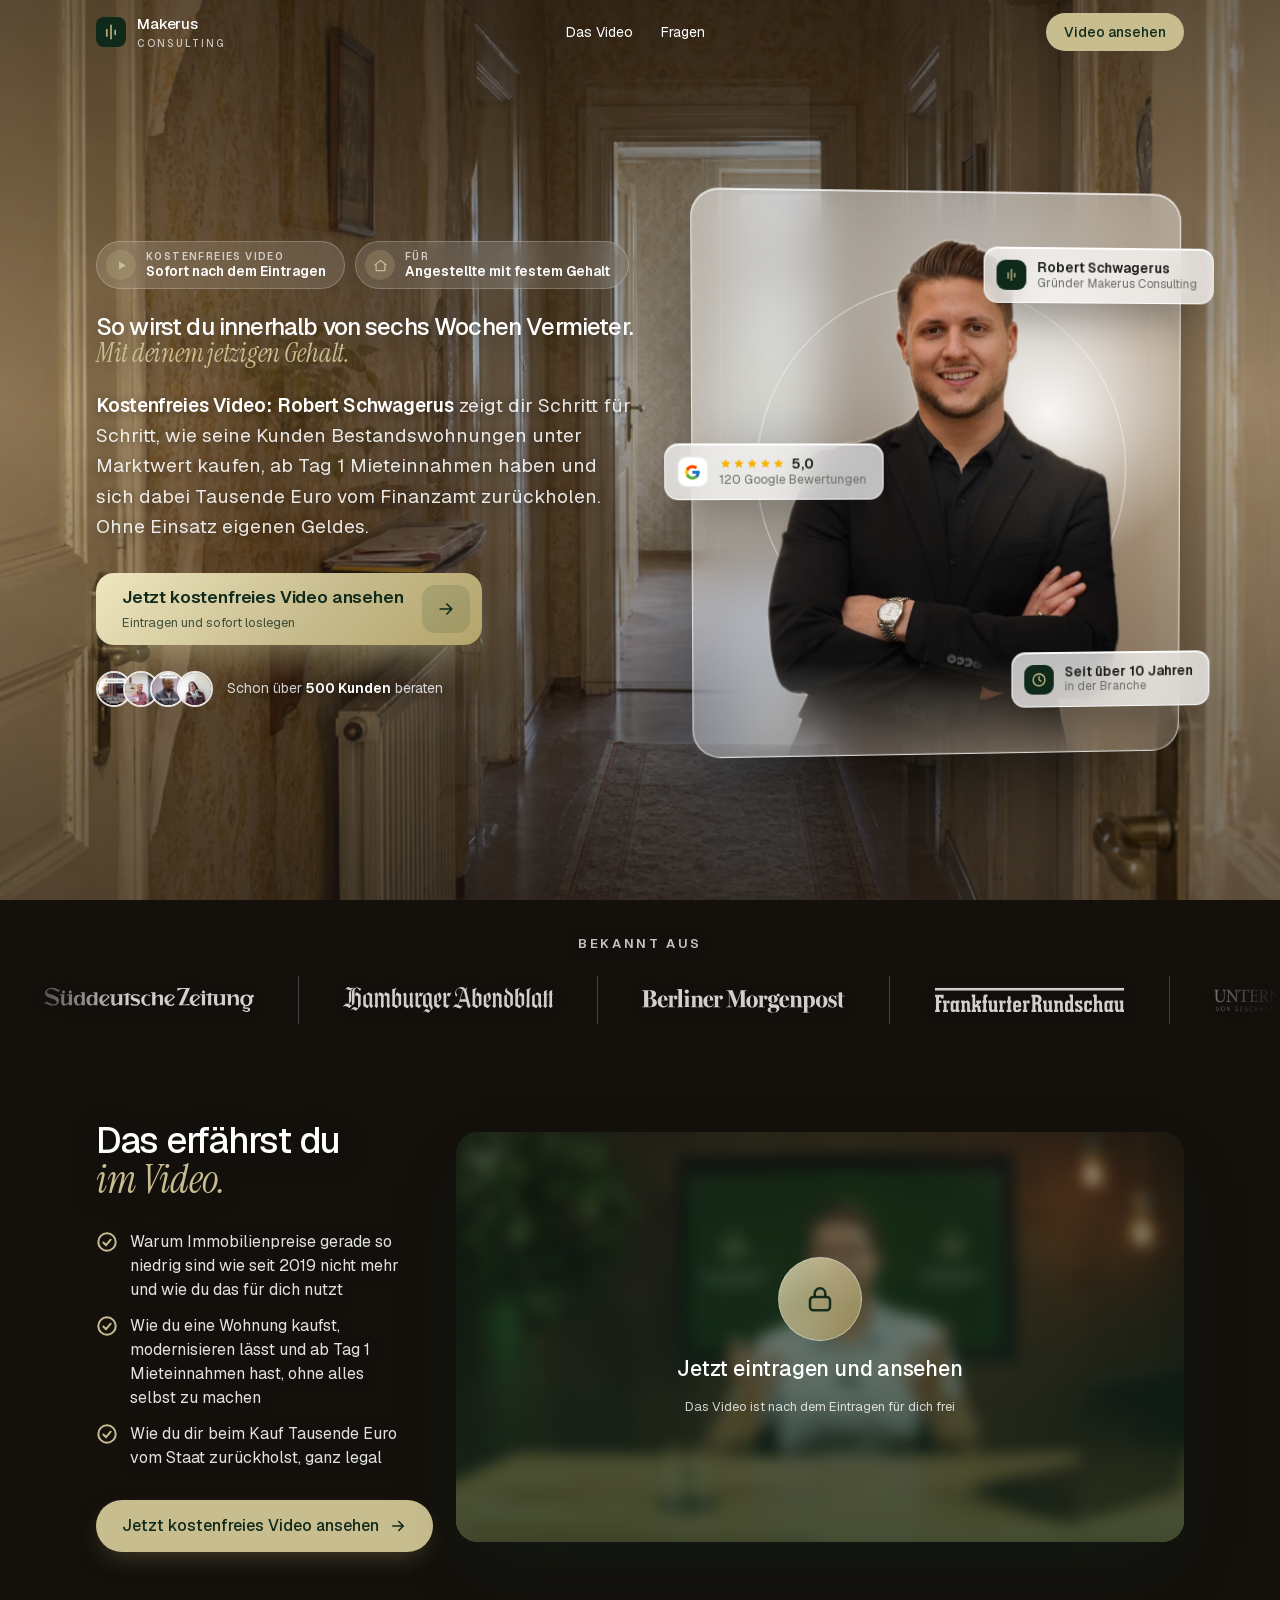
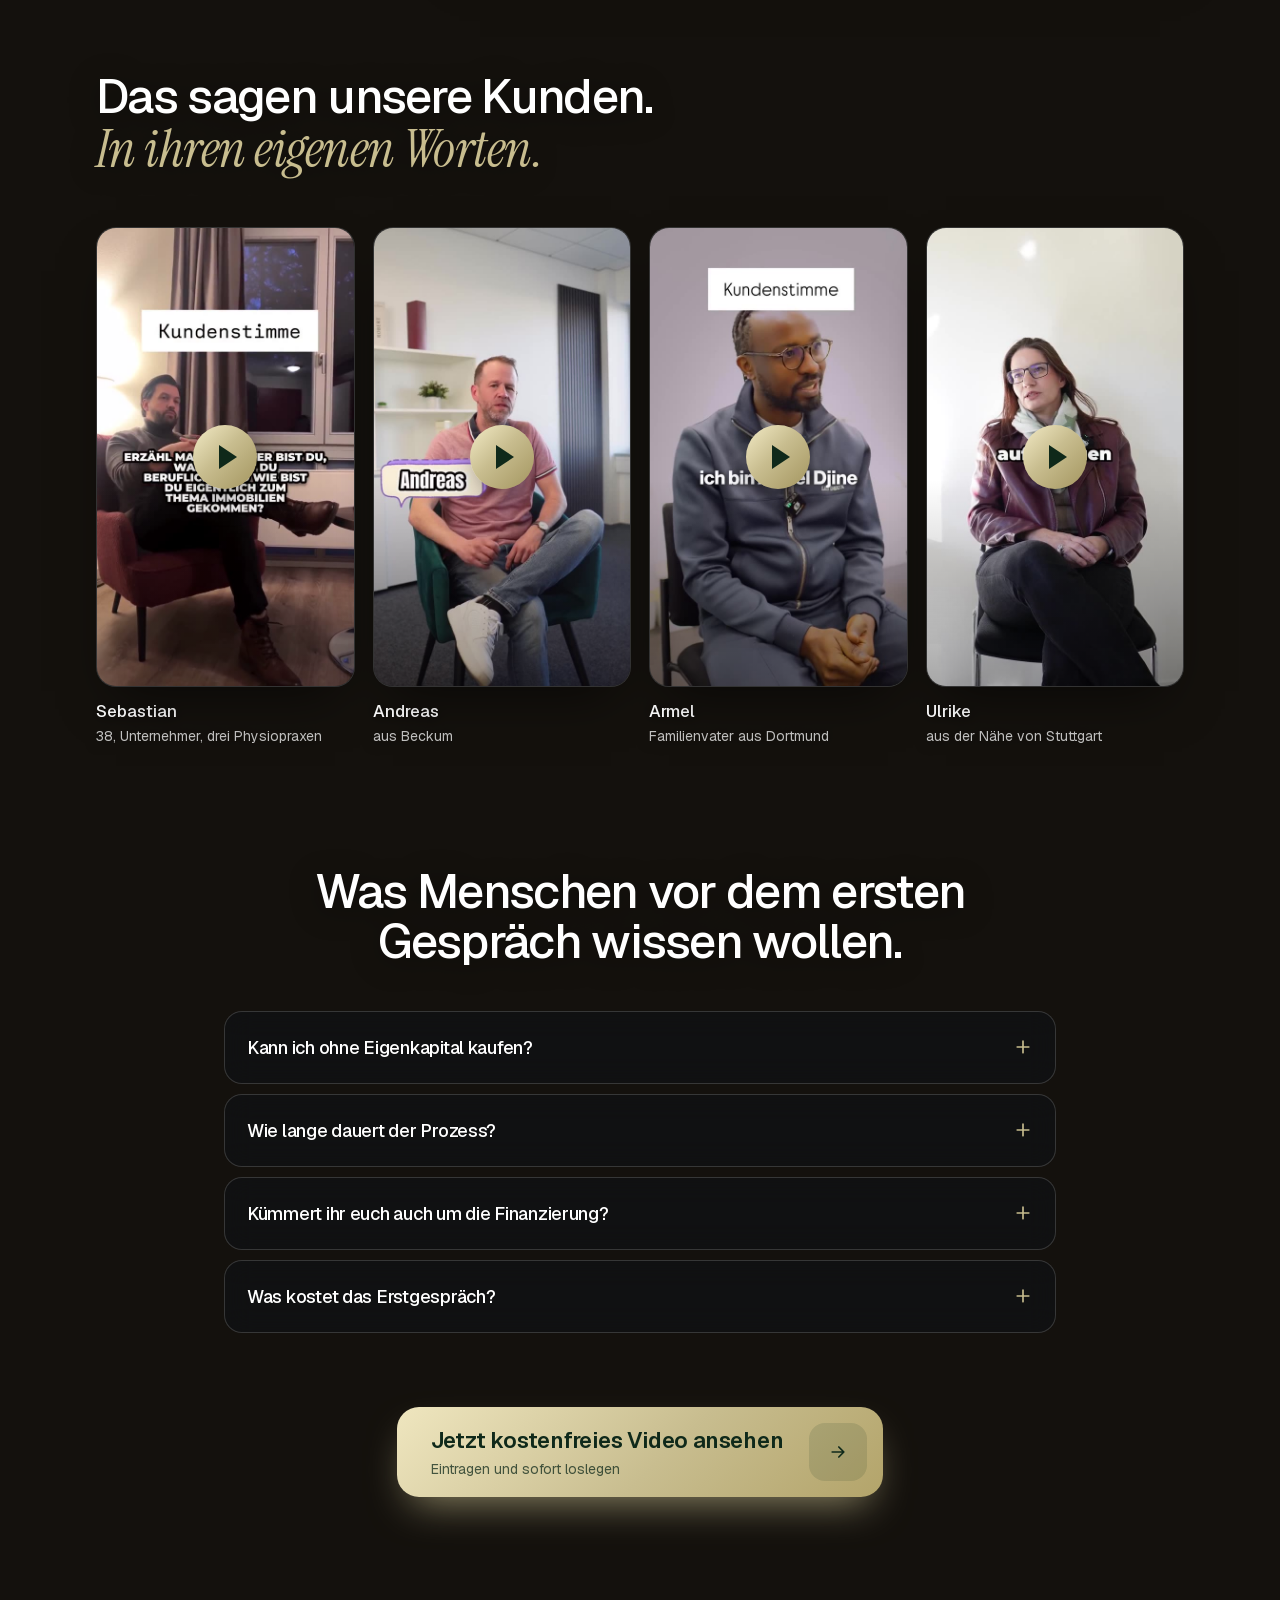
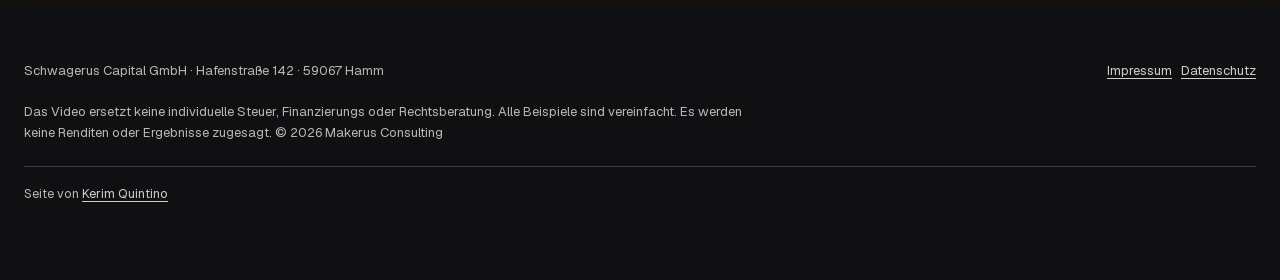
==== index.html @ aeb160dc "Opt-in Seite Vermieter werden Co-Authored-By: Claude Opus 5.5 <noreply@anthropic.com>" ====
<!doctype html>
<html lang="de">
<head>
<meta charset="utf-8">
<meta name="viewport" content="width=device-width,initial-scale=1">
<title>Vermieter werden · Makerus Consulting</title>
<meta name="description" content="Kostenfreies Video: Robert Schwagerus zeigt dir Schritt für Schritt, wie seine Kunden Bestandswohnungen unter Marktwert kaufen.">
<!-- Entwurfsstand zur Abnahme. Vor dem Livegang entfernen. -->
<meta name="robots" content="noindex,nofollow">
<meta name="referrer" content="strict-origin-when-cross-origin">
<meta name="theme-color" content="#14110d">
<link rel="icon" href="data:image/svg+xml,%3Csvg xmlns='http://www.w3.org/2000/svg' viewBox='0 0 32 32'%3E%3Crect width='32' height='32' rx='8' fill='%230f291a'/%3E%3Cg stroke='%23c8bd8f' stroke-width='2' stroke-linecap='round'%3E%3Cpath d='M10 22V12M16 24V8M22 20V13'/%3E%3C/g%3E%3C/svg%3E">
<link rel="preload" href="assets/fonts/geist-latin.woff2" as="font" type="font/woff2" crossorigin>
<link rel="stylesheet" href="assets/site.css">
<link rel="stylesheet" href="assets/walk.css">
<style>
/* Opt-in Vermieter (03.11.26): Texte und Reihenfolge von Simon, Design wie wohnung.html */
.trust{margin:14px 0 0;text-align:center;font-size:13px;font-weight:600;letter-spacing:-.005em;color:var(--fg)}
.trust i{font-style:normal;color:var(--gold);padding:0 7px}
.cta-row{margin-top:30px}
.cta-row .btn{height:auto;min-height:52px;padding:14px 26px;white-space:nowrap}
#fragen .cta-row{text-align:center}
/* Letzter Knopf groß und mittig, weniger Luft bis zum Fuß (03.11.26) */
.cta-final{display:flex;justify-content:center;margin-top:44px;max-width:52rem}
.vh-cta.big{padding:16px 16px 16px 34px;gap:26px;border-radius:22px}
.vh-cta.big b{font-size:clamp(18px,2vw,22px)}
.vh-cta.big small{font-size:14px}
.vh-cta.big .go{width:58px;height:58px;border-radius:16px}
@media(max-width:600px){.vh-cta.big{width:100%;padding:14px 14px 14px 22px}}
.walk-page .band:last-of-type{padding-bottom:12vh}
#fragen .head{margin-left:auto;margin-right:auto;text-align:center}
#fragen .faq{margin-left:auto;margin-right:auto}
#fragen .cta-final{margin-left:auto;margin-right:auto}
/* Bekannt aus ohne Fläche, Logos weiß: fließender Übergang auf der Wohnung (03.11.26) */
.pr-band{background:transparent;backdrop-filter:none;-webkit-backdrop-filter:none}
.pr-title{color:rgba(255,255,255,.75);text-shadow:0 2px 12px rgba(0,0,0,.5)}
.pr-row li{border-right-color:rgba(255,255,255,.22)}
.pr-logo img{filter:brightness(0) invert(1) drop-shadow(0 2px 8px rgba(0,0,0,.45));opacity:.8}
.pr-logo:hover img{filter:brightness(0) invert(1);opacity:1}
.pr-icon{color:rgba(255,255,255,.8)}
.pr-icon:hover{color:#fff}
/* Kopf nach Vorlage live-workshop (03.11.26): Pillen, Headline, Knopf, Belegzeile, rechts Robert freigestellt mit Chips */
.vh{min-height:100vh;min-height:100svh;display:flex;align-items:center;padding:104px 0 56px}
.vh-grid{display:grid;grid-template-columns:minmax(0,1fr);gap:28px;align-items:center}
@media(min-width:980px){.vh-grid{grid-template-columns:minmax(0,1.05fr) minmax(0,.95fr);gap:56px}}
.vh-pills{display:flex;flex-wrap:wrap;gap:10px;margin-bottom:26px}
.vh-pill{display:flex;align-items:center;gap:10px;padding:8px 18px 8px 9px;border-radius:999px;background:rgba(255,255,255,.12);border:1px solid rgba(255,255,255,.22);backdrop-filter:blur(14px);-webkit-backdrop-filter:blur(14px);color:#fff}
.vh-pill .ic{width:30px;height:30px;border-radius:50%;display:grid;place-items:center;background:rgba(200,189,143,.22);color:var(--gold)}
.vh-pill .ic svg{width:15px;height:15px}
.vh-pill small{display:block;font-size:10px;font-weight:600;letter-spacing:.14em;text-transform:uppercase;color:rgba(255,255,255,.7);line-height:1.2}
.vh-pill b{display:block;font-size:13.5px;font-weight:600;line-height:1.3}
.vh h1.display{color:#fff;text-shadow:0 4px 30px rgba(0,0,0,.45)}
.vh h1 .tail{color:var(--gold)}
.vh .lead{color:rgba(255,255,255,.88);text-shadow:0 2px 14px rgba(0,0,0,.55);margin-top:20px;max-width:36rem}
.vh .lead b{color:#fff;font-weight:600}
.vh-cta{display:inline-flex;align-items:center;gap:18px;margin-top:30px;padding:12px 12px 12px 26px;border:0;border-radius:18px;cursor:pointer;text-align:left;font:inherit;color:var(--green);
  background:linear-gradient(135deg,#efe6bf,var(--gold) 55%,#b3a46a);box-shadow:0 18px 40px -14px rgba(200,189,143,.7);transition:transform .2s,box-shadow .2s}
.vh-cta:hover{transform:translateY(-2px);box-shadow:0 24px 50px -14px rgba(200,189,143,.85)}
.vh-cta b{display:block;font-size:17px;font-weight:600;letter-spacing:-.01em}
.vh-cta small{display:block;font-size:13px;opacity:.75;margin-top:2px}
.vh-cta .go{width:48px;height:48px;border-radius:13px;background:rgba(15,41,26,.12);display:grid;place-items:center;flex:none}
.vh-cta .go svg{width:20px;height:20px}
.vh-proof{display:flex;align-items:center;gap:14px;margin-top:26px;color:rgba(255,255,255,.8);font-size:14px;text-shadow:0 2px 10px rgba(0,0,0,.5)}
.vh-proof b{color:#fff;font-weight:600}
.vh-faces{display:flex}
.vh-faces img{width:36px;height:36px;border-radius:50%;object-fit:cover;object-position:50% 18%;border:2px solid rgba(255,255,255,.85);margin-left:-9px}
.vh-faces img:first-child{margin-left:0}
/* Bildkarte */
.vh-card{position:relative;aspect-ratio:4/4.6;border-radius:28px;overflow:visible;max-width:540px;justify-self:end;width:100%}
.vh-card .bg{position:absolute;inset:0;border-radius:28px;overflow:hidden;border:1px solid rgba(255,255,255,.35);
  background:radial-gradient(70% 60% at 62% 22%,rgba(239,230,191,.95),rgba(239,230,191,0) 70%),linear-gradient(180deg,#f6f3ea,#e7e1d2);box-shadow:0 40px 90px -30px rgba(0,0,0,.7)}
.vh-card .ring{position:absolute;left:12%;right:12%;top:16%;aspect-ratio:1;border-radius:50%;border:1px solid rgba(15,41,26,.12)}
.vh-card .person{position:absolute;left:50%;bottom:0;transform:translateX(-50%);height:94%;width:auto;max-width:none;border-radius:0 0 28px 28px;
  -webkit-mask-image:linear-gradient(180deg,#000 82%,transparent);mask-image:linear-gradient(180deg,#000 82%,transparent)}
.chip{position:absolute;display:flex;align-items:center;gap:11px;padding:11px 16px 11px 12px;border-radius:14px;background:rgba(255,255,255,.96);color:#1b1b18;box-shadow:0 14px 34px -12px rgba(0,0,0,.35);white-space:nowrap}
.chip b{display:block;font-size:13.5px;font-weight:600;line-height:1.25}
.chip small{display:block;font-size:12px;color:#6b6b66;line-height:1.3}
.chip .ci{width:30px;height:30px;border-radius:9px;display:grid;place-items:center;background:var(--green);color:var(--gold);flex:none}
.chip .ci svg{width:16px;height:16px}
.chip.c1{top:9%;right:-5%}
.chip.c2{top:34%;left:-7%}
.chip.c3{bottom:9%;right:-4%}
@media(max-width:979px){
  .vh{padding:86px 0 36px}
  .vh-card{justify-self:center;max-width:430px;margin-top:6px}
  .chip.c1{right:-2%}.chip.c2{left:-2%}.chip.c3{right:-2%}
  .vh-proof{order:3}
}
@media(max-width:600px){
  .vh h1.display{font-size:31px}
  .vh .lead{font-size:15px;line-height:1.5;margin-top:14px}
  .vh-pills{margin-bottom:18px;gap:8px}
  .vh-pill{padding:6px 14px 6px 7px}.vh-pill .ic{width:26px;height:26px}.vh-pill b{font-size:12.5px}
  .vh-cta{display:flex;width:100%;margin-top:22px}
  .chip{padding:9px 12px 9px 10px}.chip b{font-size:12.5px}.chip small{font-size:11px}.chip .ci{width:26px;height:26px}
}
/* Glas B + 3D (03.11.26): Kippen nach Zeiger, Tiefenebenen, Glanz, schwebende Chips, Einflug */
.vh-card{perspective:1300px;--rx:0deg;--ry:0deg;--px:0;--py:0;--gx:50%;--gy:30%}
.vh-card .tilt{position:absolute;inset:0;transform:rotateX(var(--rx)) rotateY(var(--ry))}
.vh-card .bg{background:radial-gradient(60% 50% at 60% 25%,rgba(255,255,255,.45),rgba(255,255,255,0) 70%),linear-gradient(160deg,rgba(255,255,255,.5),rgba(255,255,255,.18));
  backdrop-filter:blur(26px) saturate(1.2);-webkit-backdrop-filter:blur(26px) saturate(1.2);border:1px solid rgba(255,255,255,.6);
  box-shadow:inset 0 1px 0 rgba(255,255,255,.8),inset 0 0 0 1px rgba(255,255,255,.12),0 50px 100px -30px rgba(0,0,0,.75)}
.vh-card .bg::after{content:"";position:absolute;inset:-40%;pointer-events:none;z-index:3;background:linear-gradient(115deg,transparent 42%,rgba(255,255,255,.38) 50%,transparent 58%);transform:translateX(-60%);animation:vShine 7s ease-in-out 1.6s infinite}
@keyframes vShine{0%,70%{transform:translateX(-60%)}100%{transform:translateX(60%)}}
.vh-card .ring{border-color:rgba(255,255,255,.55);transform:translate(calc(var(--px)*14px),calc(var(--py)*10px))}
.vh-card .glare{position:absolute;inset:0;pointer-events:none;z-index:2;mix-blend-mode:soft-light;background:radial-gradient(45% 40% at var(--gx) var(--gy),rgba(255,255,255,.9),rgba(255,255,255,0) 70%)}
.vh-card .person{transform:translateX(calc(-50% + var(--px)*-12px)) translateY(calc(var(--py)*-6px)) scale(1.02)}
.chip{background:rgba(255,255,255,.72);backdrop-filter:blur(16px);-webkit-backdrop-filter:blur(16px);border:1px solid rgba(255,255,255,.85);
  box-shadow:inset 0 1px 0 #fff,0 22px 40px -16px rgba(0,0,0,.45);transform:translate(calc(var(--px)*var(--d,20px)),calc(var(--py)*var(--d,20px)));animation:vFloat 6s ease-in-out infinite;transition:opacity .6s ease .7s}
.chip.c1{--d:34px;animation-delay:-1s}.chip.c2{--d:24px;animation-delay:-3s}.chip.c3{--d:44px;animation-delay:-5s}
@keyframes vFloat{0%,100%{translate:0 0}50%{translate:0 -9px}}
.js .vh-card.rv{opacity:1;transform:none}
.js .vh-card .tilt{transition:opacity 1s ease,translate 1.2s cubic-bezier(.2,.8,.2,1),rotate 1.2s cubic-bezier(.2,.8,.2,1)}
.js .vh-card:not(.in) .tilt{opacity:0;translate:0 50px;rotate:y -24deg}
.js .vh-card:not(.in) .chip{opacity:0}
@media(prefers-reduced-motion:reduce){.vh-card .bg::after,.chip{animation:none}}
.chip.c4{top:44%;left:-7%;--d:30px;animation-delay:-2s;text-decoration:none;cursor:pointer}
.chip.c4:hover{background:#fff}
.chip .ci.gw{background:#fff;box-shadow:inset 0 0 0 1px rgba(0,0,0,.08)}
.chip .ci.gw svg.g{width:17px;height:17px}
.chip .stars{display:inline-flex;gap:1px;vertical-align:-1px;margin-right:4px}
.chip .stars svg{width:12px;height:12px;fill:#f5b301}
@media(max-width:979px){.chip.c4{left:-2%}}
/* Formular als Fenster */
.vmodal{position:fixed;inset:0;z-index:100;display:none;align-items:center;justify-content:center;padding:20px;background:rgba(10,8,5,.6);backdrop-filter:blur(6px);-webkit-backdrop-filter:blur(6px)}
.vmodal.on{display:flex}
.vmodal .lead-card{position:relative;width:100%;max-width:440px;max-height:calc(100svh - 40px);overflow:auto;animation:vIn .25s ease-out}
.vmodal h3{padding-right:34px}
.vclose{position:absolute;top:12px;right:12px;width:34px;height:34px;border-radius:50%;border:0;background:rgba(0,0,0,.06);cursor:pointer;font-size:20px;line-height:1;color:var(--fg)}
@keyframes vIn{from{opacity:0;transform:translateY(12px) scale(.98)}to{opacity:1;transform:none}}
</style>
</head>
<body class="walk-body">
<div class="walk-bg" aria-hidden="true">
  <img class="walk-img alt" src="assets/img/film/flur_alt.jpg" alt="" fetchpriority="high">
  <img class="walk-img neu" src="assets/img/film/flur_neu.jpg" alt="">
  <video class="walk-film" muted playsinline preload="auto" data-src="assets/video/film/flur.mp4"></video>
  <div class="walk-shade"></div>
</div>



<header class="site-header">
  <div class="wrap in">
    <a class="brand" href="#top" aria-label="Makerus Consulting">
      <span class="mark"><svg viewBox="0 0 24 24" fill="none" stroke="#c8bd8f" stroke-width="1.8" stroke-linecap="round"><path d="M7 17V9M12 20V4M17 15V10"/></svg></span>
      <span>Makerus<small>CONSULTING</small></span>
    </a>
    <nav class="nav" aria-label="Seitenmenü">
      <a href="#video">Das Video</a>
      <a href="#fragen">Fragen</a>
    </nav>
    <a class="pill-sm" href="#eintragen" data-to-form>Video ansehen</a>
  </div>
</header>

<main id="top" class="sheet walk-page">
  <!-- 1 Kopf nach Vorlage live-workshop.easyimmoinvest.com, Texte von Simon -->
  <section class="vh">
    <div class="wrap vh-grid">
      <div>
        <div class="vh-pills rv">
          <div class="vh-pill"><span class="ic"><svg viewBox="0 0 24 24" fill="currentColor"><path d="M8 5.5v13l11-6.5z"/></svg></span><span><small>Kostenfreies Video</small><b>Sofort nach dem Eintragen</b></span></div>
          <div class="vh-pill"><span class="ic"><svg viewBox="0 0 24 24" fill="none" stroke="currentColor" stroke-width="2" stroke-linecap="round" stroke-linejoin="round"><path d="M3 11l9-7 9 7"/><path d="M5 10v10h14V10"/></svg></span><span><small>Für</small><b>Angestellte mit festem Gehalt</b></span></div>
        </div>
        <h1 class="display rv" style="--delay:.05s">
          <span style="display:block">So wirst du innerhalb von sechs Wochen Vermieter.</span>
          <span class="tail" style="display:block">Mit deinem jetzigen Gehalt.</span>
        </h1>
        <p class="lead rv" style="--delay:.12s"><b>Kostenfreies Video:</b> <b>Robert Schwagerus</b> zeigt dir Schritt für Schritt, wie seine Kunden Bestandswohnungen unter Marktwert kaufen, ab Tag 1 Mieteinnahmen haben und sich dabei Tausende Euro vom Finanzamt zurückholen. Ohne Einsatz eigenen Geldes.</p>
        <button class="vh-cta rv" type="button" data-to-form style="--delay:.16s"><span><b>Jetzt kostenfreies Video ansehen</b><small>Eintragen und sofort loslegen</small></span><span class="go"><svg viewBox="0 0 24 24" fill="none" stroke="currentColor" stroke-width="2" stroke-linecap="round" stroke-linejoin="round"><path d="M5 12h14M13 6l6 6-6 6"/></svg></span></button>
        <div class="vh-proof rv" style="--delay:.2s">
          <span class="vh-faces"><img src="assets/img/kunden/sebastian.jpg" alt=""><img src="assets/img/kunden/andreas.jpg" alt=""><img src="assets/img/kunden/armel.jpg" alt=""><img src="assets/img/kunden/ulrike.jpg" alt=""></span>
          <span>Schon über <b>500 Kunden</b> beraten</span>
        </div>
      </div>
      <div class="vh-card rv" style="--delay:.1s" data-tilt>
        <div class="tilt">
        <div class="bg"><span class="ring"></span><span class="glare"></span><img class="person" src="assets/img/robert-freigestellt.webp" alt="Robert Schwagerus" fetchpriority="high"></div>
        <div class="chip c1"><span class="ci"><svg viewBox="0 0 24 24" fill="none" stroke="currentColor" stroke-width="2" stroke-linecap="round"><path d="M7 17V9M12 20V4M17 15V10"/></svg></span><span><b>Robert Schwagerus</b><small>Gründer Makerus Consulting</small></span></div>
        <div class="chip c3"><span class="ci"><svg viewBox="0 0 24 24" fill="none" stroke="currentColor" stroke-width="2" stroke-linecap="round" stroke-linejoin="round"><circle cx="12" cy="12" r="9"/><path d="M12 7v5l3 2"/></svg></span><span><b>Seit über 10 Jahren</b><small>in der Branche</small></span></div>
        <a class="chip c4" href="https://www.google.com/maps/place/Makerus+Consulting/data=!4m8!3m7!1s0xa32d0dbacae935a7:0xc7ca45e838e75d0e!8m2!3d51.6758876!4d7.7650414!9m1!1b1" target="_blank" rel="noopener" aria-label="Google Bewertungen von Makerus Consulting öffnen"><span class="ci gw"><svg class="g" viewBox="0 0 48 48"><path fill="#FFC107" d="M43.6 20.5H42V20H24v8h11.3C33.7 32.7 29.2 36 24 36c-6.6 0-12-5.4-12-12s5.4-12 12-12c3.1 0 5.8 1.2 7.9 3.1l5.7-5.7C34.1 6.1 29.3 4 24 4 12.9 4 4 12.9 4 24s8.9 20 20 20 20-8.9 20-20c0-1.3-.1-2.4-.4-3.5z"/><path fill="#FF3D00" d="M6.3 14.7l6.6 4.8C14.7 15.1 19 12 24 12c3.1 0 5.8 1.2 7.9 3.1l5.7-5.7C34.1 6.1 29.3 4 24 4 16.3 4 9.7 8.3 6.3 14.7z"/><path fill="#4CAF50" d="M24 44c5.2 0 9.9-2 13.4-5.2l-6.2-5.2C29.2 35.1 26.7 36 24 36c-5.2 0-9.6-3.3-11.3-8l-6.5 5C9.5 39.6 16.2 44 24 44z"/><path fill="#1976D2" d="M43.6 20.5H42V20H24v8h11.3c-.8 2.2-2.2 4.2-4.1 5.6l6.2 5.2C37 39.2 44 34 44 24c0-1.3-.1-2.4-.4-3.5z"/></svg></span><span><b><span class="stars"><svg viewBox="0 0 24 24"><path d="M12 2.8l2.8 5.9 6.4.8-4.7 4.4 1.2 6.4L12 17.2l-5.7 3.1 1.2-6.4L2.8 9.5l6.4-.8z"/></svg><svg viewBox="0 0 24 24"><path d="M12 2.8l2.8 5.9 6.4.8-4.7 4.4 1.2 6.4L12 17.2l-5.7 3.1 1.2-6.4L2.8 9.5l6.4-.8z"/></svg><svg viewBox="0 0 24 24"><path d="M12 2.8l2.8 5.9 6.4.8-4.7 4.4 1.2 6.4L12 17.2l-5.7 3.1 1.2-6.4L2.8 9.5l6.4-.8z"/></svg><svg viewBox="0 0 24 24"><path d="M12 2.8l2.8 5.9 6.4.8-4.7 4.4 1.2 6.4L12 17.2l-5.7 3.1 1.2-6.4L2.8 9.5l6.4-.8z"/></svg><svg viewBox="0 0 24 24"><path d="M12 2.8l2.8 5.9 6.4.8-4.7 4.4 1.2 6.4L12 17.2l-5.7 3.1 1.2-6.4L2.8 9.5l6.4-.8z"/></svg></span> 5,0</b><small>120 Google Bewertungen</small></span></a>
        </div>
      </div>
    </div>
  </section>

  <!-- 2 Bekannt aus: Laufband wie wohnung.html -->
  <section class="pr-band" aria-label="Bekannt aus">
    <p class="pr-title">Bekannt aus</p>
    <div class="pr-track"><ul class="pr-row"><li><a class="pr-logo" href="https://pressemitteilungen.sueddeutsche.de/makerus-consulting-6297603" target="_blank" rel="noopener"><img src="assets/img/presse/sz.svg" alt="Süddeutsche Zeitung" loading="lazy"></a></li><li><a class="pr-logo" href="https://www.abendblatt.de/wirtschaft/Presseportal/article410933452/struktur-statt-zufall-wie-robert-schwagerus-mit-makerus-consulting-vermoegensaufbau-neu-denkt.html" target="_blank" rel="noopener"><img src="assets/img/presse/abendblatt.svg" alt="Hamburger Abendblatt" loading="lazy"></a></li><li><a class="pr-logo" href="https://www.morgenpost.de/wirtschaft/Presseportal/article411369815/strategische-verzahnung-robert-schwagerus-und-vinay-makker-von-makerus-consulting-verraten-wie-krankenversicherung-und-immobilienportfolio-zusammengehoeren.html" target="_blank" rel="noopener"><img src="assets/img/presse/morgenpost.svg" alt="Berliner Morgenpost" loading="lazy"></a></li><li><a class="pr-logo" href="https://www.fr.de/pressemitteilungen/immobilien-als-kapitalanlage-ohne-eigenen-aufwand-robert-schwagerus-und-vinay-makker-von-makerus-consulting-verraten-wie-professionelle-betreuung-94280065.html" target="_blank" rel="noopener"><img src="assets/img/presse/fr.svg" alt="Frankfurter Rundschau" loading="lazy"></a></li><li><a class="pr-logo" href="https://www.unternehmerjournal.de/vermoegensaufbau-robert-schwagerus-und-vinay-makker-von-makerus-consulting-und-das-drei-speichen-prinzip/" target="_blank" rel="noopener"><img src="assets/img/presse/unternehmerjournal.png" alt="Unternehmerjournal" loading="lazy"></a></li><li><a class="pr-logo" href="https://gewinnermagazin.de/robert-schwagerus-deutsche-proventus-ag/" target="_blank" rel="noopener"><img src="assets/img/presse/gewinnermagazin.png" alt="Gewinner Magazin" loading="lazy"></a></li><li><a class="pr-icon" data-ig href="#" target="_blank" rel="noopener" aria-label="Robert auf Instagram"><svg viewBox="0 0 24 24" fill="none" stroke="currentColor" stroke-width="1.9"><rect x="3.2" y="3.2" width="17.6" height="17.6" rx="5"/><circle cx="12" cy="12" r="4.2"/><circle cx="17.4" cy="6.6" r="1" fill="currentColor" stroke="none"/></svg></a></li></ul><ul class="pr-row" aria-hidden="true"><li><a class="pr-logo" href="https://pressemitteilungen.sueddeutsche.de/makerus-consulting-6297603" target="_blank" rel="noopener"><img src="assets/img/presse/sz.svg" alt="Süddeutsche Zeitung" loading="lazy"></a></li><li><a class="pr-logo" href="https://www.abendblatt.de/wirtschaft/Presseportal/article410933452/struktur-statt-zufall-wie-robert-schwagerus-mit-makerus-consulting-vermoegensaufbau-neu-denkt.html" target="_blank" rel="noopener"><img src="assets/img/presse/abendblatt.svg" alt="Hamburger Abendblatt" loading="lazy"></a></li><li><a class="pr-logo" href="https://www.morgenpost.de/wirtschaft/Presseportal/article411369815/strategische-verzahnung-robert-schwagerus-und-vinay-makker-von-makerus-consulting-verraten-wie-krankenversicherung-und-immobilienportfolio-zusammengehoeren.html" target="_blank" rel="noopener"><img src="assets/img/presse/morgenpost.svg" alt="Berliner Morgenpost" loading="lazy"></a></li><li><a class="pr-logo" href="https://www.fr.de/pressemitteilungen/immobilien-als-kapitalanlage-ohne-eigenen-aufwand-robert-schwagerus-und-vinay-makker-von-makerus-consulting-verraten-wie-professionelle-betreuung-94280065.html" target="_blank" rel="noopener"><img src="assets/img/presse/fr.svg" alt="Frankfurter Rundschau" loading="lazy"></a></li><li><a class="pr-logo" href="https://www.unternehmerjournal.de/vermoegensaufbau-robert-schwagerus-und-vinay-makker-von-makerus-consulting-und-das-drei-speichen-prinzip/" target="_blank" rel="noopener"><img src="assets/img/presse/unternehmerjournal.png" alt="Unternehmerjournal" loading="lazy"></a></li><li><a class="pr-logo" href="https://gewinnermagazin.de/robert-schwagerus-deutsche-proventus-ag/" target="_blank" rel="noopener"><img src="assets/img/presse/gewinnermagazin.png" alt="Gewinner Magazin" loading="lazy"></a></li><li><a class="pr-icon" data-ig href="#" target="_blank" rel="noopener" aria-label="Robert auf Instagram"><svg viewBox="0 0 24 24" fill="none" stroke="currentColor" stroke-width="1.9"><rect x="3.2" y="3.2" width="17.6" height="17.6" rx="5"/><circle cx="12" cy="12" r="4.2"/><circle cx="17.4" cy="6.6" r="1" fill="currentColor" stroke="none"/></svg></a></li></ul></div>
  </section>

  <!-- 3 Das erfährst du im Video: Simons drei Punkte, daneben das gesperrte Video -->
  <section class="band" id="video">
    <div class="wrap teaser">
      <div>
        <h2 class="display rv" style="--delay:.05s">
          <span style="display:block">Das erfährst du</span>
          <span class="tail" style="display:block">im Video.</span>
        </h2>
        <ul class="checks rv" style="--delay:.1s">
          <li><svg viewBox="0 0 24 24" fill="none" stroke="currentColor" stroke-width="2.2" stroke-linecap="round" stroke-linejoin="round"><circle cx="12" cy="12" r="9.5"/><path d="M8 12.5l3 3 5-6"/></svg>Warum Immobilienpreise gerade so niedrig sind wie seit 2019 nicht mehr und wie du das für dich nutzt</li>
          <li><svg viewBox="0 0 24 24" fill="none" stroke="currentColor" stroke-width="2.2" stroke-linecap="round" stroke-linejoin="round"><circle cx="12" cy="12" r="9.5"/><path d="M8 12.5l3 3 5-6"/></svg>Wie du eine Wohnung kaufst, modernisieren lässt und ab Tag 1 Mieteinnahmen hast, ohne alles selbst zu machen</li>
          <li><svg viewBox="0 0 24 24" fill="none" stroke="currentColor" stroke-width="2.2" stroke-linecap="round" stroke-linejoin="round"><circle cx="12" cy="12" r="9.5"/><path d="M8 12.5l3 3 5-6"/></svg>Wie du dir beim Kauf Tausende Euro vom Staat zurückholst, ganz legal</li>
        </ul>
        <div class="cta-row rv"><a class="btn gold" href="#eintragen" data-to-form>Jetzt kostenfreies Video ansehen <svg viewBox="0 0 24 24" fill="none" stroke="currentColor" stroke-width="2" stroke-linecap="round" stroke-linejoin="round"><path d="M5 12h14M13 6l6 6-6 6"/></svg></a></div>
      </div>
      <div class="rv" style="--delay:.12s">
        <button class="locked" type="button" data-lift="44,16" data-to-form aria-label="Eintragen, um das Video freizuschalten">
          <img src="assets/img/robert-poster.jpg" width="1600" height="900" alt="" loading="lazy">
          <span class="ctr">
            <span class="lock"><svg viewBox="0 0 24 24" fill="none" stroke="currentColor" stroke-width="1.9" stroke-linecap="round" stroke-linejoin="round"><rect x="4.5" y="10.5" width="15" height="10" rx="2.5"/><path d="M8 10.5V8a4 4 0 018 0v2.5"/></svg></span>
            <b>Jetzt eintragen und ansehen</b>
            <span>Das Video ist nach dem Eintragen für dich frei</span>
          </span>
        </button>
      </div>
    </div>
  </section>

  <!-- 4 Kundenstimmen: aus wohnung.html, Freigabe Robert offen -->
  <section class="band" id="kunden">
    <div class="wrap">
      <div class="head">
        <h2 class="display rv" style="--delay:.05s">
          <span style="display:block">Das sagen unsere Kunden.</span>
          <span class="tail" style="display:block">In ihren eigenen Worten.</span>
        </h2>
      </div>
      <div class="kv-row">
        <figure class="kv rv" style="--delay:0.00s">
          <div class="kv-film">
            <video playsinline preload="none" poster="assets/img/kunden/sebastian.jpg" src="assets/video/kunden/sebastian.mp4"></video>
            <button class="kv-play" type="button" aria-label="Video von Sebastian abspielen"><span></span></button>
          </div>
          <figcaption><b>Sebastian</b><span>38, Unternehmer, drei Physiopraxen</span></figcaption>
        </figure>
        <figure class="kv rv" style="--delay:0.06s">
          <div class="kv-film">
            <video playsinline preload="none" poster="assets/img/kunden/andreas.jpg" src="assets/video/kunden/andreas.mp4"></video>
            <button class="kv-play" type="button" aria-label="Video von Andreas abspielen"><span></span></button>
          </div>
          <figcaption><b>Andreas</b><span>aus Beckum</span></figcaption>
        </figure>
        <figure class="kv rv" style="--delay:0.12s">
          <div class="kv-film">
            <video playsinline preload="none" poster="assets/img/kunden/armel.jpg" src="assets/video/kunden/armel.mp4"></video>
            <button class="kv-play" type="button" aria-label="Video von Armel abspielen"><span></span></button>
          </div>
          <figcaption><b>Armel</b><span>Familienvater aus Dortmund</span></figcaption>
        </figure>
        <figure class="kv rv" style="--delay:0.18s">
          <div class="kv-film">
            <video playsinline preload="none" poster="assets/img/kunden/ulrike.jpg" src="assets/video/kunden/ulrike.mp4"></video>
            <button class="kv-play" type="button" aria-label="Video von Ulrike abspielen"><span></span></button>
          </div>
          <figcaption><b>Ulrike</b><span>aus der Nähe von Stuttgart</span></figcaption>
        </figure>
      </div>
    </div>
  </section>

  <!-- 5 Häufige Fragen: Simons vier Fragen, danach Button -->
  <section class="band" id="fragen">
    <div class="wrap">
      <div class="head">
        <h2 class="display rv" style="--delay:.05s">
          <span style="display:block">Was Menschen vor dem ersten Gespräch wissen wollen.</span>
        </h2>
      </div>
      <div class="faq rv">
        <details>
          <summary>Kann ich ohne Eigenkapital kaufen?<svg viewBox="0 0 24 24" fill="none" stroke="currentColor" stroke-width="2" stroke-linecap="round"><path d="M12 5v14M5 12h14"/></svg></summary>
          <p>Ja, das ist möglich. Banken finanzieren bei ausreichender Bonität den kompletten Kaufpreis inklusive Nebenkosten. Voraussetzung ist ein solides Einkommen und eine saubere Schufa. Ob das bei dir funktioniert, klären wir gemeinsam im ersten Gespräch.</p>
        </details>
        <details>
          <summary>Wie lange dauert der Prozess?<svg viewBox="0 0 24 24" fill="none" stroke="currentColor" stroke-width="2" stroke-linecap="round"><path d="M12 5v14M5 12h14"/></svg></summary>
          <p>Von der ersten Beratung bis zum Notartermin vergehen im Schnitt sechs bis zwölf Wochen. Wer gut vorbereitet ins Erstgespräch kommt, ist meistens schneller.</p>
        </details>
        <details>
          <summary>Kümmert ihr euch auch um die Finanzierung?<svg viewBox="0 0 24 24" fill="none" stroke="currentColor" stroke-width="2" stroke-linecap="round"><path d="M12 5v14M5 12h14"/></svg></summary>
          <p>Ja. Wir begleiten dich von der Objektauswahl über die Finanzierung bis zum Notartermin. Du musst dich um nichts alleine kümmern.</p>
        </details>
        <details>
          <summary>Was kostet das Erstgespräch?<svg viewBox="0 0 24 24" fill="none" stroke="currentColor" stroke-width="2" stroke-linecap="round"><path d="M12 5v14M5 12h14"/></svg></summary>
          <p>Nichts. Kein Haken, kein versteckter Pitch. Wir schauen uns deine Situation an und sagen dir ehrlich, ob eine Immobilie für dich Sinn ergibt. Die Entscheidung liegt bei dir.</p>
        </details>
      </div>
      <div class="cta-final rv"><button class="vh-cta big" type="button" data-to-form><span><b>Jetzt kostenfreies Video ansehen</b><small>Eintragen und sofort loslegen</small></span><span class="go"><svg viewBox="0 0 24 24" fill="none" stroke="currentColor" stroke-width="2" stroke-linecap="round" stroke-linejoin="round"><path d="M5 12h14M13 6l6 6-6 6"/></svg></span></button></div>
    </div>
  </section>
</main>

<footer class="site-footer">
  <div class="row">
    <div>Schwagerus Capital GmbH · Hafenstraße 142 · 59067 Hamm</div>
    <div><a href="impressum.html">Impressum</a> &nbsp; <a href="datenschutz.html">Datenschutz</a></div>
  </div>
  <p class="legal">Das Video ersetzt keine individuelle Steuer, Finanzierungs oder Rechtsberatung. Alle Beispiele sind vereinfacht. Es werden keine Renditen oder Ergebnisse zugesagt. © 2026 Makerus Consulting</p>
  <p class="by">Seite von <a href="https://krmqntno.github.io" target="_blank" rel="noopener">Kerim Quintino</a></p>
</footer>

<!-- Formular als Fenster: öffnet über jeden Knopf mit data-to-form -->
<div class="vmodal" id="vmodal" role="dialog" aria-modal="true" aria-labelledby="vm-t">
  <div class="lead-card" id="eintragen">
    <button class="vclose" type="button" aria-label="Schließen" data-close>×</button>
    <h3 id="vm-t">Wohin dürfen wir dir das Video schicken?</h3>
    <p class="sub">Trag dich ein, danach geht es direkt zum Video.</p>
          <form data-lead data-next="video.html" data-anliegen="Video Vermieter werden angefordert" novalidate>
            <div class="field" data-f="name">
              <label class="lbl" for="n1">Vorname</label>
              <input id="n1" type="text" autocomplete="given-name" placeholder="Vorname">
              <p class="msg">Bitte gib deinen Vornamen an.</p>
            </div>
            <div class="field" data-f="mail">
              <label class="lbl" for="m1">E Mail</label>
              <input id="m1" type="email" autocomplete="email" inputmode="email" placeholder="E Mail">
              <p class="msg">Bitte gib eine gültige E Mail Adresse an.</p>
            </div>
            <div class="field" data-f="tel">
              <label class="lbl" for="t1">Telefonnummer</label>
              <input id="t1" type="tel" autocomplete="tel" inputmode="tel" placeholder="Telefonnummer">
              <p class="msg">Bitte gib eine gültige Telefonnummer an.</p>
            </div>
            <label class="consent"><input type="checkbox"><span>Ich bin einverstanden, dass Makerus Consulting mir das Video und weitere Informationen zu meiner Anfrage per E Mail sendet, mich dazu telefonisch kontaktiert und meine Angaben dafür speichert. Mehr dazu in der <a href="datenschutz.html">Datenschutzerklärung</a>.</span></label>
            <button class="btn block" type="submit">Jetzt kostenfreies Video ansehen
              <svg viewBox="0 0 24 24" fill="none" stroke="currentColor" stroke-width="2" stroke-linecap="round" stroke-linejoin="round"><path d="M5 12h14M13 6l6 6-6 6"/></svg>
            </button>
            <p class="form-error" role="alert"></p>
          </form>
  </div>
</div>
<script>
(function(){var m=document.getElementById("vmodal");
function open(){m.classList.add("on");document.documentElement.style.overflow="hidden";setTimeout(function(){var i=m.querySelector("input");if(i)i.focus();},60);}
function close(){m.classList.remove("on");document.documentElement.style.overflow="";}
document.addEventListener("click",function(e){var t=e.target.closest("[data-to-form]");if(t){e.preventDefault();e.stopPropagation();open();}},true);
m.addEventListener("click",function(e){if(e.target===m||e.target.closest("[data-close]"))close();});
document.addEventListener("keydown",function(e){if(e.key==="Escape")close();});})();
</script>
<script>
/* 3D Karte: Zeiger am Desktop, sanftes Schwenken ohne Zeiger (Handy) */
(function(){var c=document.querySelector("[data-tilt]");if(!c||matchMedia("(prefers-reduced-motion: reduce)").matches)return;
var t={x:0,y:0},n={x:0,y:0},last=0;
c.addEventListener("pointermove",function(e){var r=c.getBoundingClientRect();t.x=(e.clientX-r.left)/r.width-.5;t.y=(e.clientY-r.top)/r.height-.5;last=performance.now();});
c.addEventListener("pointerleave",function(){last=0;});
function f(now){if(now-last>1200){var k=now/1000;t.x=Math.sin(k*.6)*.35;t.y=Math.cos(k*.45)*.22;}
n.x+=(t.x-n.x)*.08;n.y+=(t.y-n.y)*.08;
c.style.setProperty("--ry",(n.x*16).toFixed(2)+"deg");c.style.setProperty("--rx",(-n.y*12).toFixed(2)+"deg");
c.style.setProperty("--px",n.x.toFixed(3));c.style.setProperty("--py",n.y.toFixed(3));
c.style.setProperty("--gx",(50+n.x*90).toFixed(1)+"%");c.style.setProperty("--gy",(30+n.y*80).toFixed(1)+"%");
requestAnimationFrame(f);}requestAnimationFrame(f);})();
</script>
<script src="assets/config.js"></script>
<script src="assets/site.js"></script>
<script src="assets/walk.js"></script>
<script src="assets/kunden.js"></script>
</body>
</html>
---- assets/site.css ----
/* Rentenreport Landingpage für Robert Schwagerus / Makerus Consulting.
   Gerüst von krmqntno.github.io: heller Studioboden, weißes Blatt mit weichem
   Schatten, Geist 500 eng gesetzt, grauer Instrument Serif Nachsatz.
   Farben von Makerus, aus dem Cover des Reports gemessen. */

@font-face{font-family:Geist;font-style:normal;font-weight:100 900;font-display:swap;src:url(fonts/geist-cyrillic.woff2) format("woff2");unicode-range:U+460-52F,U+1C80-1C8A,U+20B4,U+2DE0-2DFF,U+A640-A69F,U+FE2E-FE2F}
@font-face{font-family:Geist;font-style:normal;font-weight:100 900;font-display:swap;src:url(fonts/geist-latin-ext.woff2) format("woff2");unicode-range:U+100-2BA,U+2BD-2C5,U+2C7-2CC,U+2CE-2D7,U+2DD-2FF,U+304,U+308,U+329,U+1D00-1DBF,U+1E00-1E9F,U+1EF2-1EFF,U+2020,U+20A0-20AB,U+20AD-20C0,U+2113,U+2C60-2C7F,U+A720-A7FF}
@font-face{font-family:Geist;font-style:normal;font-weight:100 900;font-display:swap;src:url(fonts/geist-latin.woff2) format("woff2");unicode-range:U+??,U+131,U+152-153,U+2BB-2BC,U+2C6,U+2DA,U+2DC,U+304,U+308,U+329,U+2000-206F,U+20AC,U+2122,U+2191,U+2193,U+2212,U+2215,U+FEFF,U+FFFD}
@font-face{font-family:"Instrument Serif";font-style:italic;font-weight:400;font-display:swap;src:url(fonts/instrument-serif-italic-latin-ext.woff2) format("woff2");unicode-range:U+100-2BA,U+2BD-2C5,U+2C7-2CC,U+2CE-2D7,U+2DD-2FF,U+304,U+308,U+329,U+1D00-1DBF,U+1E00-1E9F,U+1EF2-1EFF,U+2020,U+20A0-20AB,U+20AD-20C0,U+2113,U+2C60-2C7F,U+A720-A7FF}
@font-face{font-family:"Instrument Serif";font-style:italic;font-weight:400;font-display:swap;src:url(fonts/instrument-serif-italic-latin.woff2) format("woff2");unicode-range:U+??,U+131,U+152-153,U+2BB-2BC,U+2C6,U+2DA,U+2DC,U+304,U+308,U+329,U+2000-206F,U+20AC,U+2122,U+2191,U+2193,U+2212,U+2215,U+FEFF,U+FFFD}

:root{
  --bg:#fff; --fg:#1d1d1f; --muted:#6e6e73; --border:#e5e5ea; --secondary:#f5f5f7;
  --page:#f2f3f6; --floor-mid:#f9fbfb; --tail:#8b8b92; --ink:26,33,51;
  --green:#0f291a; --green-2:#17402b; --green-3:#245a3c;
  --gold:#c8bd8f; --gold-ink:#7d7343; --gold-soft:#f4f0e1;
  --danger:#c0392b;
  --font-sans:Geist,-apple-system,BlinkMacSystemFont,"Helvetica Neue",Arial,sans-serif;
  --font-serif:"Instrument Serif",Georgia,serif;
}
*{box-sizing:border-box;border-color:var(--border)}
html{scroll-behavior:smooth;scroll-padding-top:5rem}
html,body{overflow-x:clip}
body{
  margin:0;color:var(--fg);font-family:var(--font-sans);-webkit-font-smoothing:antialiased;
  background:radial-gradient(120% 90% at 50% 45%,var(--floor-mid) 0%,var(--page) 100%) fixed;
  line-height:1.5;
}
img,video{max-width:100%;display:block}
a{color:inherit}
button{font:inherit;cursor:pointer}
.wrap{width:100%;max-width:72rem;margin:0 auto;padding:0 20px}
.hero-grid,.numbers,.teaser,.person,.vgrid,.paths,.cards,.next,.stats{grid-template-columns:minmax(0,1fr)}
@media(min-width:640px){.wrap{padding:0 32px}}

/* Typografie */
.display{font-weight:500;letter-spacing:-.035em;line-height:1.04;margin:0}
.tail{font-family:var(--font-serif);font-style:italic;font-weight:400;color:var(--tail);letter-spacing:-.01em;font-size:1.1em;line-height:1.05}
.display .tail{padding-bottom:.1em}
.eyebrow{font-size:12px;font-weight:600;letter-spacing:.16em;text-transform:uppercase;color:var(--gold-ink);margin:0 0 18px;display:flex;align-items:center;gap:10px}
.eyebrow::before{content:"";width:28px;height:2px;background:var(--gold);border-radius:2px}
h2.display{font-size:clamp(30px,4.6vw,48px)}
.lead{font-size:clamp(17px,2vw,19px);line-height:1.6;color:var(--muted);max-width:34rem;margin:0}
.small{font-size:13px;line-height:1.55;color:var(--muted)}
mark.luecke{background:#fff3a8;color:#5a4a00;padding:1px 6px;border-radius:5px}

/* Kopf */
.site-header{position:sticky;top:0;z-index:50;transition:background .25s,backdrop-filter .25s}
.site-header.scrolled{background:rgba(246,247,249,.78);backdrop-filter:blur(20px);-webkit-backdrop-filter:blur(20px)}
.site-header .in{display:flex;height:64px;align-items:center;justify-content:space-between}
.brand{display:inline-flex;align-items:center;gap:11px;text-decoration:none;font-size:15px;font-weight:500;letter-spacing:-.01em}
.mark{display:inline-flex;width:30px;height:30px;border-radius:8px;background:var(--green);align-items:center;justify-content:center}
.mark svg{width:20px;height:20px}
.brand small{display:block;font-size:10px;letter-spacing:.2em;color:var(--muted);font-weight:500;margin-top:1px}
.nav{display:none;gap:28px}
.nav a{font-size:14px;color:var(--muted);text-decoration:none;transition:color .2s}
.nav a:hover{color:var(--fg)}
@media(min-width:860px){.nav{display:flex}}
.pill-sm{display:none;height:38px;align-items:center;padding:0 18px;border-radius:999px;background:var(--green);color:#fff;font-size:14px;font-weight:500;text-decoration:none;transition:filter .2s}
.pill-sm:hover{filter:brightness(1.3)}
@media(min-width:640px){.pill-sm{display:inline-flex}}

/* Das Blatt */
.sheet{
  position:relative;margin:8px auto 0;width:calc(100% - 24px);max-width:1280px;background:var(--bg);border-radius:20px;
  box-shadow:0 1px 2px rgba(var(--ink),.04),0 30px 80px -10px rgba(var(--ink),.14),0 80px 160px -40px rgba(var(--ink),.12);
}
@media(min-width:640px){.sheet{width:calc(100% - 48px);border-radius:24px}}
section{position:relative}
.band{padding:72px 0}
@media(min-width:760px){.band{padding:104px 0}}
.band + .band{border-top:1px solid var(--border)}
.head{margin-bottom:44px;max-width:44rem}
.head .lead{margin-top:18px}
.display + .lead{margin-top:22px}

/* Buttons */
.btn{
  display:inline-flex;height:54px;align-items:center;justify-content:center;gap:10px;padding:0 30px;border:0;border-radius:999px;
  background:var(--green);color:#fff;font-size:16px;font-weight:500;text-decoration:none;
  box-shadow:0 10px 24px -8px rgba(15,41,26,.5);transition:filter .2s,transform .15s;
}
.btn:hover{filter:brightness(1.35)}
.btn:active{transform:scale(.98)}
.btn[disabled]{opacity:.6;pointer-events:none}
.btn.ghost{background:#fff;color:var(--fg);border:1px solid var(--border);box-shadow:none}
.btn.ghost:hover{background:var(--secondary);filter:none}
.btn.gold{background:var(--gold);color:var(--green);box-shadow:0 10px 24px -8px rgba(125,115,67,.5)}
.btn.block{width:100%}
.btn svg{width:18px;height:18px}

/* Hero */
.hero{padding:44px 0 56px}
@media(min-width:760px){.hero{padding:76px 0 88px}}
.hero-grid{display:grid;gap:48px;align-items:center}
@media(min-width:980px){.hero-grid{grid-template-columns:minmax(0,1.02fr) minmax(0,.98fr);gap:32px;align-items:start}.hero-grid .stage{margin-top:8px}}
.hero h1{font-size:clamp(28px,8.3vw,64px)}
@media(min-width:980px){.hero h1{font-size:clamp(40px,3.7vw,56px)}}
.hero .lead{margin-top:22px}
.hero-facts{display:flex;flex-wrap:wrap;gap:8px 18px;margin:26px 0 0;padding:0;list-style:none;font-size:14px;color:var(--muted)}
.hero-facts li{display:inline-flex;align-items:center;gap:8px}
.hero-facts svg{width:16px;height:16px;color:var(--green-3)}

/* Formular */
.lead-card{
  margin-top:30px;padding:22px;max-width:30rem;border:1px solid var(--border);border-radius:22px;background:#fff;
  box-shadow:0 12px 30px -12px rgba(var(--ink),.22);
}
.lead-card h3{margin:0 0 4px;font-size:17px;font-weight:600;letter-spacing:-.01em}
.lead-card .sub{margin:0 0 16px;font-size:14px;color:var(--muted)}
.field{margin-bottom:12px}
.field label.lbl{display:block;margin-bottom:6px;font-size:13px;font-weight:500;color:#3a3a3c}
.field input[type=text],.field input[type=email],.field input[type=tel]{
  width:100%;height:52px;padding:0 16px;border:1px solid var(--border);border-radius:14px;background:#fff;color:var(--fg);
  font:inherit;font-size:16px;transition:border-color .2s,box-shadow .2s;
}
.field input:focus{outline:none;border-color:var(--green-3);box-shadow:0 0 0 4px rgba(36,90,60,.14)}
.field.err input{border-color:var(--danger);box-shadow:0 0 0 4px rgba(192,57,43,.1)}
.msg{display:none;margin:6px 2px 0;font-size:13px;color:var(--danger)}
.field.err .msg{display:block}
.consent{display:flex;gap:11px;align-items:flex-start;margin:14px 0 16px;font-size:12.5px;line-height:1.5;color:var(--muted);cursor:pointer}
.consent input{appearance:none;-webkit-appearance:none;flex:none;width:20px;height:20px;margin:1px 0 0;border:1.5px solid #c7c7cc;border-radius:6px;background:#fff;display:grid;place-content:center;cursor:pointer;transition:all .15s}
.consent input::after{content:"";width:10px;height:10px;transform:scale(0);transition:transform .15s;background:#fff;clip-path:polygon(14% 44%,0 65%,50% 100%,100% 16%,80% 0%,43% 62%)}
.consent input:checked{background:var(--green);border-color:var(--green)}
.consent input:checked::after{transform:scale(1)}
.consent.err{color:var(--danger)}
.consent.err input{border-color:var(--danger)}
.consent a{color:var(--fg)}
.form-note{margin:12px 0 0;font-size:12px;color:var(--muted);text-align:center}
.form-error{display:none;margin:12px 0 0;padding:12px 14px;border-radius:12px;background:#fdecea;color:#8a2a1e;font-size:13.5px}
.form-error.on{display:block}

/* Cover Bühne */
.stage{position:relative;height:470px;margin-top:-18px;perspective:1700px;display:flex;align-items:center;justify-content:center}
@media(min-width:980px){.stage{height:640px;margin-top:0}}
.book{
  --rx:7deg;--ry:-22deg;
  position:relative;width:min(290px,64vw);aspect-ratio:1272/1800;transform-style:preserve-3d;
  transform:rotateX(var(--rx)) rotateY(var(--ry)) rotateZ(1.5deg);transition:transform .25s ease-out;
  animation:float 7s ease-in-out infinite;
}
@media(min-width:980px){.book{width:340px}}
@keyframes float{0%,100%{translate:0 0}50%{translate:0 -12px}}
.book .face{position:absolute;inset:0;border-radius:4px 8px 8px 4px;overflow:hidden;backface-visibility:hidden;box-shadow:0 0 0 1px rgba(15,41,26,.18)}
.book .face img{width:100%;height:100%;object-fit:cover}
.book .face::after{content:"";position:absolute;inset:0;background:linear-gradient(105deg,rgba(255,255,255,.2) 0%,transparent 32%,transparent 70%,rgba(0,0,0,.18) 100%);pointer-events:none}
.book .pages{position:absolute;top:2px;bottom:2px;right:0;width:20px;transform-origin:left center;transform:rotateY(90deg);
  background:repeating-linear-gradient(90deg,#f4f0e1 0 2px,#d7d1b9 2px 3px);border-radius:0 3px 3px 0}
.book .back{position:absolute;inset:0;transform:translateZ(-20px);background:var(--green);border-radius:4px 8px 8px 4px}
.book-shadow{position:absolute;left:50%;bottom:6%;width:62%;height:36px;transform:translateX(-46%);background:radial-gradient(closest-side,rgba(var(--ink),.34),transparent);filter:blur(10px);animation:shadowp 7s ease-in-out infinite}
@keyframes shadowp{0%,100%{opacity:1;scale:1}50%{opacity:.7;scale:.94}}
.tile{
  position:absolute;z-index:3;padding:14px 18px;border:1px solid var(--border);border-radius:18px;background:#fff;
  box-shadow:0 2px 4px rgba(var(--ink),.08),0 18px 40px -8px rgba(var(--ink),.3);
  transform:translate3d(calc(var(--px,0)*var(--d,10)*1px),calc(var(--py,0)*var(--d,10)*1px),0);transition:transform .25s ease-out;
}
.tile b{display:block;font-size:30px;font-weight:500;letter-spacing:-.035em;line-height:1.05;font-variant-numeric:tabular-nums}
.tile span{display:block;margin-top:4px;font-size:12.5px;color:var(--muted);max-width:11rem;line-height:1.35}
.tile.gap{top:8%;left:0;--d:14}
.tile.gap b{color:var(--green-3)}
.tile.rente{bottom:14%;left:-2%;--d:-10}
.tile.bedarf{top:30%;right:-2%;--d:18}
@media(max-width:979px){.tile.gap{left:2%}.tile.rente{left:2%}.tile.bedarf{right:2%}}
@media(max-width:520px){.tile{padding:10px 13px}.tile b{font-size:23px}.tile span{font-size:11.5px;max-width:8.5rem}.tile.bedarf{top:4%;right:0}.tile.gap{top:34%}.tile.rente{bottom:8%}}

/* Zahlen */
.numbers{display:grid;gap:44px}
@media(min-width:980px){.numbers{grid-template-columns:minmax(0,.9fr) minmax(0,1.1fr);gap:72px;align-items:center}}
.gapchart{padding:28px;border:1px solid var(--border);border-radius:24px;background:#fff;box-shadow:0 12px 30px -12px rgba(var(--ink),.18)}
.gapchart .cap{display:flex;justify-content:space-between;align-items:baseline;font-size:13px;color:var(--muted);margin-bottom:12px}
.bar{display:flex;height:76px;border-radius:16px;overflow:hidden;background:var(--secondary)}
.bar .seg{display:flex;flex-direction:column;justify-content:center;padding:0 18px;width:0;transition:width 1.2s cubic-bezier(.2,.8,.2,1);overflow:hidden;white-space:nowrap}
.bar .seg b{font-size:22px;font-weight:500;letter-spacing:-.03em;line-height:1.1}
.bar .seg small{font-size:12px;opacity:.78}
.bar .rente{background:var(--green);color:#fff}
.bar .luecke{background:repeating-linear-gradient(135deg,var(--gold) 0 10px,#d6cca3 10px 20px);color:var(--green)}
.in .bar .rente{width:74%}
.in .bar .luecke{width:26%;transition-delay:.35s}
.ledger{margin:24px 0 0;padding:0;list-style:none}
.ledger li{display:flex;justify-content:space-between;gap:16px;padding:13px 0;border-top:1px solid var(--border);font-size:15px}
.ledger li span:first-child{color:var(--muted)}
.ledger li b{font-weight:500;font-variant-numeric:tabular-nums}
.ledger li.key{color:var(--green-3)}
.ledger li.key span:first-child{color:var(--green-3);font-weight:500}
.ledger li.key b{font-weight:600}
.foot{margin:18px 0 0}

/* Zeilen Tabelle */
.table-wrap{border:1px solid var(--border);border-radius:24px;overflow:hidden;background:#fff;box-shadow:0 12px 30px -12px rgba(var(--ink),.14)}
table.rows{width:100%;border-collapse:collapse;font-variant-numeric:tabular-nums}
table.rows th,table.rows td{padding:16px 18px;text-align:right;font-size:15px;border-bottom:1px solid var(--border)}
table.rows th:first-child,table.rows td:first-child{text-align:left}
table.rows thead th{font-size:11px;letter-spacing:.12em;text-transform:uppercase;color:var(--muted);font-weight:600;background:var(--secondary);padding:14px 18px}
table.rows tbody tr:last-child td{border-bottom:0}
table.rows td:last-child{font-weight:600;color:var(--green-3)}
table.rows tr.hl td{background:var(--gold-soft);font-weight:500}
table.rows tr.hl td:first-child{box-shadow:inset 3px 0 0 var(--gold-ink)}
@media(max-width:620px){table.rows th,table.rows td{padding:13px 10px;font-size:13px}table.rows thead th{font-size:9.5px;letter-spacing:.06em}}

/* Zwei Wege */
.paths{display:grid;gap:16px}
@media(min-width:820px){.paths{grid-template-columns:1fr 1fr;gap:20px}}
.path{padding:30px;border:1px solid var(--border);border-radius:24px;background:#fff}
.path.b{background:var(--green);border-color:var(--green);color:#fff;box-shadow:0 30px 60px -24px rgba(15,41,26,.55)}
.path .tag{font-size:11px;font-weight:600;letter-spacing:.16em;text-transform:uppercase;color:var(--gold-ink)}
.path.b .tag{color:var(--gold)}
.path h3{margin:10px 0 18px;font-size:22px;font-weight:500;letter-spacing:-.02em}
.path .big{font-size:clamp(40px,5vw,56px);font-weight:500;letter-spacing:-.04em;line-height:1;font-variant-numeric:tabular-nums}
.path p{margin:12px 0 0;font-size:15px;color:var(--muted)}
.path.b p{color:rgba(255,255,255,.72)}
.path .calc{margin-top:18px;padding-top:16px;border-top:1px solid var(--border);font-size:14px;color:var(--muted)}
.path.b .calc{border-color:rgba(255,255,255,.16);color:rgba(255,255,255,.72)}

/* Inhalt */
.cards{display:grid;gap:14px}
@media(min-width:640px){.cards{grid-template-columns:1fr 1fr}}
@media(min-width:980px){.cards{grid-template-columns:repeat(3,1fr)}}
.card{padding:26px;border:1px solid var(--border);border-radius:22px;background:#fff;transition:transform .25s,box-shadow .25s}
.card:hover{transform:translateY(-3px);box-shadow:0 18px 40px -14px rgba(var(--ink),.2)}
.card .pg{display:inline-flex;height:26px;align-items:center;padding:0 11px;border-radius:999px;background:var(--gold-soft);color:var(--gold-ink);font-size:12px;font-weight:600;letter-spacing:.04em}
.card h3{margin:16px 0 8px;font-size:20px;font-weight:500;letter-spacing:-.02em}
.card p{margin:0;font-size:15px;line-height:1.55;color:var(--muted)}

/* Video Teaser */
.teaser{display:grid;gap:36px;align-items:center}
@media(min-width:980px){.teaser{grid-template-columns:minmax(0,.9fr) minmax(0,1.1fr);gap:64px}}
.locked{position:relative;aspect-ratio:16/9;border-radius:22px;overflow:hidden;background:var(--green);box-shadow:0 30px 60px -24px rgba(15,41,26,.5);cursor:pointer;border:0;padding:0;width:100%;display:block}
.locked img{width:100%;height:100%;object-fit:cover;filter:blur(7px) saturate(.9);transform:scale(1.06)}
.locked::after{content:"";position:absolute;inset:0;background:linear-gradient(180deg,rgba(15,41,26,.25),rgba(15,41,26,.65))}
.locked .ctr{position:absolute;inset:0;z-index:2;display:flex;flex-direction:column;align-items:center;justify-content:center;gap:12px;color:#fff;text-align:center;padding:20px}
.locked .lock{display:grid;place-items:center;width:68px;height:68px;border-radius:50%;background:rgba(255,255,255,.14);backdrop-filter:blur(10px);-webkit-backdrop-filter:blur(10px);border:1px solid rgba(255,255,255,.3)}
.locked .lock svg{width:26px;height:26px}
.locked .ctr b{font-size:18px;font-weight:500;letter-spacing:-.01em}
.locked .ctr span{font-size:13px;opacity:.78}
.dur{position:absolute;z-index:2;right:14px;bottom:14px;padding:4px 10px;border-radius:8px;background:rgba(0,0,0,.55);color:#fff;font-size:12px;font-weight:500;font-variant-numeric:tabular-nums}
.checks{margin:26px 0 0;padding:0;list-style:none;display:grid;gap:12px}
.checks li{display:flex;gap:12px;align-items:flex-start;font-size:16px}
.checks svg{flex:none;width:22px;height:22px;margin-top:1px;color:var(--green-3)}

/* Robert */
.person{display:grid;gap:40px;align-items:center}
@media(min-width:900px){.person{grid-template-columns:minmax(0,.8fr) minmax(0,1.2fr);gap:72px}}
.portrait{position:relative;max-width:380px;border-radius:24px;overflow:hidden;box-shadow:0 30px 60px -24px rgba(var(--ink),.35)}
.portrait img{width:100%;height:auto;aspect-ratio:1/1.08;object-fit:cover;object-position:50% 18%}
.slogan{margin:26px 0 0}
.stats{display:grid;gap:12px;margin-top:34px}
@media(min-width:640px){.stats{grid-template-columns:repeat(3,1fr)}}
.stat{padding:18px 20px;border:1px solid var(--border);border-radius:18px;background:#fff;box-shadow:0 12px 30px -12px rgba(var(--ink),.18)}
.stat b{display:block;font-size:32px;font-weight:500;letter-spacing:-.035em;line-height:1.05;font-variant-numeric:tabular-nums}
.stat span{display:block;margin-top:6px;font-size:13.5px;color:var(--muted);line-height:1.4}

/* FAQ */
.faq{max-width:52rem}
details{border-top:1px solid var(--border)}
details:last-child{border-bottom:1px solid var(--border)}
summary{display:flex;justify-content:space-between;align-items:center;gap:20px;padding:22px 0;font-size:18px;font-weight:500;letter-spacing:-.015em;cursor:pointer;list-style:none}
summary::-webkit-details-marker{display:none}
summary svg{flex:none;width:20px;height:20px;color:var(--muted);transition:transform .25s}
details[open] summary svg{transform:rotate(45deg)}
details p{margin:0 0 24px;max-width:42rem;font-size:16px;line-height:1.65;color:var(--muted)}

/* Abschluss */
.final{margin:56px 0 0;padding:44px 24px;border-radius:24px;background:var(--green);color:#fff;text-align:center;position:relative;overflow:hidden}
@media(min-width:760px){.final{padding:72px 48px}}
.final::before{content:"";position:absolute;inset:-40% -10% auto -10%;height:80%;background:radial-gradient(closest-side,rgba(200,189,143,.22),transparent);pointer-events:none}
.final .tail{color:var(--gold)}
.final h2{position:relative;font-size:clamp(30px,4.6vw,48px);margin:0 auto}
.final .lead{position:relative;color:rgba(255,255,255,.72);margin:18px auto 0}
.final .lead-card{position:relative;margin:30px auto 0;text-align:left;color:var(--fg)}

/* Fuß */
.site-footer{max-width:72rem;margin:0 auto;padding:44px 20px 56px;font-size:13px;color:var(--muted)}
@media(min-width:640px){.site-footer{padding:56px 32px 64px}}
.site-footer .row{display:flex;flex-wrap:wrap;justify-content:space-between;gap:16px 40px}
.site-footer a{color:var(--muted);text-underline-offset:3px}
.site-footer a:hover{color:var(--fg)}
.site-footer .legal{margin:22px 0 0;max-width:46rem;line-height:1.6}
.by{margin-top:22px;padding-top:18px;border-top:1px solid #dcdde2;font-size:12.5px}

/* Video Seite */
.steps{display:flex;flex-wrap:wrap;gap:8px;margin:0 0 26px;padding:0;list-style:none}
.steps li{display:inline-flex;align-items:center;gap:9px;height:34px;padding:0 14px 0 6px;border:1px solid var(--border);border-radius:999px;background:#fff;font-size:13px;color:var(--muted)}
.steps li i{display:grid;place-items:center;width:22px;height:22px;border-radius:50%;background:var(--secondary);font-style:normal;font-size:11.5px;font-weight:600}
.steps li.on{color:var(--fg);border-color:#cfd3d9}
.steps li.on i{background:var(--green);color:#fff}
.thanks{padding:36px 0 56px}
@media(min-width:760px){.thanks{padding:64px 0 80px}}
.thanks h1{font-size:clamp(36px,5.4vw,60px)}
.vgrid{display:grid;gap:28px;margin-top:40px}
@media(min-width:1000px){.vgrid{grid-template-columns:minmax(0,1.7fr) minmax(0,1fr);align-items:start}}
.player{position:relative;aspect-ratio:16/9;border-radius:22px;overflow:hidden;background:#000;box-shadow:0 30px 70px -24px rgba(var(--ink),.45)}
.player video{width:100%;height:100%;object-fit:contain;background:#000}
.player .play{position:absolute;inset:0;z-index:2;display:grid;place-items:center;border:0;background:linear-gradient(180deg,rgba(15,41,26,.12),rgba(15,41,26,.5));cursor:pointer;transition:opacity .3s}
.player .play span{display:grid;place-items:center;width:88px;height:88px;border-radius:50%;background:#fff;box-shadow:0 20px 40px -10px rgba(0,0,0,.5);transition:transform .2s}
.player .play:hover span{transform:scale(1.07)}
.player .play svg{width:30px;height:30px;margin-left:4px;color:var(--green)}
.player.started .play{opacity:0;pointer-events:none}
.vmeta{display:flex;flex-wrap:wrap;justify-content:space-between;gap:8px 20px;margin:14px 2px 0;font-size:14px;color:var(--muted)}
.side{display:grid;gap:16px}
.box{padding:22px;border:1px solid var(--border);border-radius:22px;background:#fff;box-shadow:0 12px 30px -12px rgba(var(--ink),.16)}
.box h3{margin:0 0 6px;font-size:17px;font-weight:600;letter-spacing:-.01em}
.box p{margin:0;font-size:14.5px;color:var(--muted);line-height:1.55}
.pdfbox{display:grid;grid-template-columns:84px 1fr;gap:16px;align-items:center}
.pdfbox img{width:84px;aspect-ratio:1272/1800;object-fit:cover;border-radius:4px;box-shadow:0 10px 24px -8px rgba(15,41,26,.5)}
.pdfbox .btn{height:44px;margin-top:12px;padding:0 20px;font-size:14.5px}
.todo{margin:12px 0 0;padding:0;list-style:none;display:grid;gap:8px;font-size:14.5px}
.todo li{display:flex;gap:10px;color:#3a3a3c}
.todo svg{flex:none;width:18px;height:18px;margin-top:2px;color:var(--green-3)}
.next{margin-top:44px;padding:36px 28px;border-radius:24px;background:var(--green);color:#fff;display:grid;gap:26px;align-items:center;transition:box-shadow .6s,transform .6s}
@media(min-width:860px){.next{grid-template-columns:1.3fr 1fr;padding:48px;gap:48px}}
.next.pulse{box-shadow:0 0 0 6px rgba(200,189,143,.45),0 40px 80px -30px rgba(15,41,26,.6)}
.next h2{margin:0;font-size:clamp(28px,4vw,40px)}
.next .tail{color:var(--gold)}
.next p{margin:14px 0 0;color:rgba(255,255,255,.74);font-size:16px;line-height:1.6}
.next .acts{display:grid;gap:12px}
.next iframe{width:100%;height:640px;border:0;border-radius:16px;background:#fff;margin-top:6px}
.gate{display:none;max-width:34rem;margin:0 auto;padding:80px 0;text-align:center}
.gate.on{display:block}
.gate .lead{margin:16px auto 28px}

/* Rechtstexte */
.doc{max-width:46rem;margin:0 auto;padding:48px 0 64px}
.doc h1{font-size:clamp(32px,5vw,48px);margin-bottom:10px}
.doc h2{margin:38px 0 10px;font-size:20px;font-weight:600;letter-spacing:-.015em}
.doc p,.doc li{font-size:15.5px;line-height:1.7;color:#3a3a3c}
.doc p{margin:0 0 12px}
.back{display:inline-block;margin-bottom:26px;font-size:14px;color:var(--muted);text-decoration:none}
.back:hover{color:var(--fg)}

/* Bewegung */
.js .rv{opacity:0;transform:translateY(16px);transition:opacity .8s cubic-bezier(.2,.8,.2,1),transform .8s cubic-bezier(.2,.8,.2,1);transition-delay:var(--delay,0s)}
.js .rv.in{opacity:1;transform:none}
@media(prefers-reduced-motion:reduce){
  html{scroll-behavior:auto}
  .book,.book-shadow{animation:none}
  .js .rv{opacity:1;transform:none;transition:none}
  .bar .seg{transition:none}
  *{animation-duration:.01ms!important;transition-duration:.01ms!important}
}

.shot *,.shot *::before,.shot *::after{transition:none!important;animation:none!important}

@media(max-width:520px){.bar .seg{padding:0 9px}.bar .seg b{font-size:16px}.bar .seg small{font-size:11px}.gapchart{padding:20px}}

/* ---------- Film auf der Seite (assets/film.js), wie krmqntno.github.io ---------- */
.p3d{transform-style:preserve-3d}
.film-layer{position:fixed;inset:0;z-index:40;pointer-events:none}
.mk-tile{position:absolute;left:0;top:0;transform-origin:top left;border-radius:22%;display:grid;place-items:center}
.mk-tile svg{width:62%;height:62%}
.mk-tile.dark{background:#0f291a;color:#c8bd8f}
.mk-tile.gold{background:#c8bd8f;color:#0f291a}
.mk-tile.light{background:#fff;color:#17402b}
.shadow-tile{box-shadow:0 2px 4px rgba(26,33,51,.08),0 18px 40px -8px rgba(26,33,51,.3)}
.mk-tile.light.shadow-tile{box-shadow:inset 0 0 0 1px rgba(26,33,51,.06),0 2px 4px rgba(26,33,51,.08),0 18px 40px -8px rgba(26,33,51,.3)}
.mk-tile.passer{width:300px;height:300px;filter:blur(10px);transform-origin:center}
.mk-tile.soft-a{filter:blur(26px)}
.mk-tile.soft-b{filter:blur(22px)}
.dof-band{position:absolute;inset-inline:0;pointer-events:none;opacity:0}
.dof-near{bottom:0;height:34vh;backdrop-filter:blur(14px);-webkit-backdrop-filter:blur(14px);mask-image:linear-gradient(to bottom,transparent,#000 75%);-webkit-mask-image:linear-gradient(to bottom,transparent,#000 75%)}
.dof-far{top:0;height:16vh;backdrop-filter:blur(3px);-webkit-backdrop-filter:blur(3px);mask-image:linear-gradient(to top,transparent,#000 80%);-webkit-mask-image:linear-gradient(to top,transparent,#000 80%)}
.floor{background:radial-gradient(120% 90% at 50% 45%,var(--floor-mid) 0%,var(--page) 100%)}
#schluss{position:relative;z-index:10;height:260vh}
.finale-stage{position:sticky;top:0;height:100vh;overflow:hidden}
.finale-title{position:absolute;left:0;right:0;z-index:10;padding:0 20px;text-align:center}
.finale-title h2{margin:16px 0 0;font-size:clamp(30px,3.5vw,50px)}
.finale-title .tail{display:block;margin-top:4px}
.fw{display:inline-block;white-space:pre;opacity:0}
.finale-badge{display:inline-flex;align-items:center;gap:8px;padding:5px 14px 5px 5px;border-radius:999px;background:#fff;font-size:14px;font-weight:500;box-shadow:0 2px 10px rgba(26,33,51,.08)}
.finale-badge .mark{width:22px;height:22px;border-radius:6px;display:inline-grid;place-items:center;color:var(--gold)}
.finale-badge .mark svg{width:16px;height:16px}
.finale-card{position:absolute;left:0;top:0;transform-origin:top left;overflow:hidden;background:#fff;box-shadow:0 50px 110px rgba(26,33,51,calc(.22*var(--land,0)));will-change:transform}
.finale-card img{position:absolute;left:0;top:0;max-width:none;width:1280px}
@media(prefers-reduced-motion:reduce){.dof-band,.film-layer{display:none}}

/* Video Teaser (Kerim 29.10.26): Video größer, Text kleiner, Schloss glänzt, damit man es nicht übersieht */
@media(min-width:980px){.teaser{grid-template-columns:minmax(0,.6fr) minmax(0,1.4fr);gap:48px}}
.teaser h2.display{font-size:clamp(26px,3.2vw,36px)}
.teaser .lead{font-size:16px}
.teaser .checks{font-size:14px}
.locked .ctr b{font-size:clamp(17px,1.8vw,21px)}
.locked .lock{position:relative;overflow:hidden;width:84px;height:84px;color:var(--green);
  background:linear-gradient(135deg,#f3ebc6 0%,var(--gold) 42%,#a3955f 100%);
  border:1px solid rgba(255,255,255,.6);
  animation:lockPulse 2.6s ease-out infinite}
.locked .lock svg{position:relative;z-index:1;width:32px;height:32px}
.locked .lock::before{content:"";position:absolute;inset:-40%;
  background:linear-gradient(115deg,transparent 38%,rgba(255,255,255,.95) 50%,transparent 62%);
  transform:translateX(-75%);animation:lockShine 2.6s ease-in-out infinite}
@keyframes lockShine{0%,30%{transform:translateX(-75%)}65%,100%{transform:translateX(75%)}}
@keyframes lockPulse{
  0%{box-shadow:0 0 0 0 rgba(200,189,143,.6),0 12px 30px -8px rgba(200,189,143,.8)}
  70%{box-shadow:0 0 0 20px rgba(200,189,143,0),0 12px 30px -8px rgba(200,189,143,.8)}
  100%{box-shadow:0 0 0 0 rgba(200,189,143,0),0 12px 30px -8px rgba(200,189,143,.8)}}
.locked:hover .lock{animation-duration:1.4s}
.locked:hover .lock::before{animation-duration:1.4s}
@media(prefers-reduced-motion:reduce){.locked .lock,.locked .lock::before{animation:none}}

/* Engere Sektionen (Kerim 29.10.26): Trennlinie bleibt, Luft halbiert */
.band{padding:44px 0}
@media(min-width:760px){.band{padding:60px 0}}
.hero{padding-bottom:36px}
@media(min-width:760px){.hero{padding-bottom:52px}}
---- assets/walk.css ----
/* Wohnung als fester Hintergrund (Kerim 29.10.26). Der Film liegt hinter der
   ganzen Seite, Rand zu Rand. walk.js setzt --p aus dem Scroll über die ganze
   Seite (0 oben, 1 unten) und spult den Film: beim Runterscrollen wird die
   Wohnung fertig. Inhalt liegt als Glas darüber und bleibt lesbar. */
.walk-body{background:#14110d}
.walk-bg{position:fixed;inset:0;z-index:0;overflow:hidden;background:#14110d}
.walk-img,.walk-film{position:absolute;inset:0;width:100%;height:100%;object-fit:cover}
.walk-img.neu{opacity:var(--neu,0)}
.walk-film{opacity:0;transition:opacity .4s}
.walk-body.has-film .walk-film{opacity:1}
.walk-body.has-film .walk-img{display:none}
.walk-shade{position:absolute;inset:0;pointer-events:none;
  background:linear-gradient(180deg,rgba(10,8,5,.62) 0%,rgba(10,8,5,.28) 45%,rgba(10,8,5,.5) 100%)}

/* Blatt durchsichtig, volle Breite */
.walk-page.sheet{position:relative;z-index:1;background:transparent;box-shadow:none;width:100%;max-width:none;margin:0;border-radius:0}
.walk-body .site-header{z-index:5}
.walk-body .site-header:not(.scrolled) .brand,.walk-body .site-header:not(.scrolled) .nav a{color:#fff}
.walk-body .site-header:not(.scrolled) .brand small{color:rgba(255,255,255,.7)}

/* Hero: Text weiß auf dem alten Flur, Formular als helle Karte */
.walk-hero{min-height:100vh;min-height:100svh;display:flex;align-items:center;padding:96px 0 48px}
.walk-hero .hero-grid{align-items:center}
.walk-hero .eyebrow{color:var(--gold)}
.walk-hero .eyebrow::before{background:var(--gold)}
.walk-hero h1.display{color:#fff;text-shadow:0 4px 30px rgba(0,0,0,.4)}
.walk-hero h1 .tail{color:var(--gold)}
.walk-hero .lead{color:rgba(255,255,255,.86);text-shadow:0 2px 14px rgba(0,0,0,.5)}
.walk-hero .lead-card{box-shadow:0 30px 80px -20px rgba(0,0,0,.6)}
.gap-glass{justify-self:center;align-self:end;color:#fff;text-align:center;padding:28px 34px;border-radius:24px;
  background:rgba(14,18,24,.42);backdrop-filter:blur(14px) saturate(1.1);-webkit-backdrop-filter:blur(14px) saturate(1.1);
  border:1px solid rgba(255,255,255,.18);max-width:360px}
.gap-glass b{display:block;font-size:clamp(64px,9vw,120px);font-weight:500;letter-spacing:-.04em;line-height:1}
.gap-glass span{display:block;margin-top:10px;font-size:16px;line-height:1.5;color:rgba(255,255,255,.82)}

/* Folgende Abschnitte als helles Glas, Wohnung scheint am Rand durch */
.walk-page .band{background:rgba(250,248,244,.9);backdrop-filter:blur(18px);-webkit-backdrop-filter:blur(18px);
  width:min(100% - 24px,1280px);margin:0 auto 16px;border-radius:24px;border-top:0!important}
.walk-page .band:last-of-type{margin-bottom:40vh}
.walk-body .site-footer{position:relative;z-index:1;background:rgba(250,248,244,.94);margin:0}

/* Hero zweispaltig: links Text und Zahl, rechts das Formular, beides im ersten Bild */
.walk-hero{padding:88px 0 40px}
.walk-hero .gap-glass{justify-self:start;margin-top:26px;padding:18px 24px;text-align:left;max-width:none;display:inline-block}
.walk-hero .gap-glass b{font-size:clamp(48px,6vw,76px)}
.walk-hero .gap-glass span{font-size:15px}
.walk-formcol .lead-card{max-width:460px;margin-left:auto}
@media(max-width:979px){.walk-formcol .lead-card{margin:0 auto}}
.walk-shade{background:linear-gradient(180deg,rgba(10,8,5,.5) 0%,rgba(10,8,5,.18) 45%,rgba(10,8,5,.42) 100%)}
.walk-body .site-footer{margin:0 auto;border-radius:24px 24px 0 0;padding-left:24px;padding-right:24px}

/* Alles wie im Hero (Kerim 29.10.26): keine hellen Flächen mehr, Video und
   Fragen stehen direkt auf der Wohnung, damit man die Verwandlung bis unten sieht */
.walk-page .band{background:transparent;backdrop-filter:none;-webkit-backdrop-filter:none;width:auto;margin:0;border-radius:0}
.walk-page .band:last-of-type{margin-bottom:0;padding-bottom:45vh}
.walk-page .band .eyebrow{color:var(--gold)}
.walk-page .band .eyebrow::before{background:var(--gold)}
.walk-page .band h2.display{color:#fff;text-shadow:0 4px 30px rgba(0,0,0,.45)}
.walk-page .band h2 .tail{color:var(--gold)}
.walk-page .band .lead,.walk-page .checks li{color:rgba(255,255,255,.88);text-shadow:0 2px 14px rgba(0,0,0,.55)}
.walk-page .checks svg{color:var(--gold)}
/* Fragen als dunkles Glas, sonst geht weiße Schrift auf hellen Wänden unter */
.walk-page .faq details{border:1px solid rgba(255,255,255,.16);border-radius:18px;margin:0 0 10px;padding:0 22px;
  background:rgba(14,18,24,.46);backdrop-filter:blur(14px);-webkit-backdrop-filter:blur(14px)}
.walk-page .faq summary{color:#fff}
.walk-page .faq summary svg{color:var(--gold)}
.walk-page .faq details p{color:rgba(255,255,255,.82)}
.walk-page .faq details p a{color:#fff}
/* Footer dunkel und durchsichtig */
.walk-body .site-footer{background:rgba(14,18,24,.55);backdrop-filter:blur(14px);-webkit-backdrop-filter:blur(14px);color:rgba(255,255,255,.7);max-width:none;border-radius:0;margin:0}
.walk-body .site-footer strong{color:#fff!important}
.walk-body .site-footer a{color:rgba(255,255,255,.8)}
.walk-body .site-footer .by{border-top-color:rgba(255,255,255,.18)}
/* Unten ist die Wohnung hell, dort etwas mehr abdunkeln */
.walk-shade{background:linear-gradient(180deg,rgba(10,8,5,.5) 0%,rgba(10,8,5,.22) 45%,rgba(10,8,5,.55) 100%)}
/* Kopfleiste beim Scrollen dunkles Glas statt weiß */
.walk-body .site-header{position:fixed;left:0;right:0;z-index:50}
.walk-body .site-header.scrolled{background:rgba(14,18,24,.5)}
.walk-body .site-header .brand,.walk-body .site-header .nav a{color:#fff}
.walk-body .site-header .brand small{color:rgba(255,255,255,.7)}
.walk-body .site-header .pill-sm{background:var(--gold);color:var(--green)}

/* Bekannt aus: helles Band, graue Wortmarken mit Trennstrichen, läuft endlos durch */
.pr-band{position:relative;z-index:1;background:rgba(238,237,234,.9);backdrop-filter:blur(16px);-webkit-backdrop-filter:blur(16px);padding:34px 0 30px;margin:0 0 8px}
.pr-title{margin:0 0 22px;text-align:center;font-size:13px;font-weight:600;letter-spacing:.2em;text-transform:uppercase;color:#6e6e6a}
.pr-track{display:flex;overflow:hidden;-webkit-mask-image:linear-gradient(90deg,transparent,#000 10%,#000 90%,transparent);mask-image:linear-gradient(90deg,transparent,#000 10%,#000 90%,transparent)}
.pr-row{display:flex;flex:none;align-items:center;margin:0;padding:0;list-style:none;animation:prRun 32s linear infinite}
.pr-row li{display:flex;align-items:center;height:48px;padding:0 44px;border-right:1px solid rgba(0,0,0,.12);color:#9b9b97}
.pr-mark{white-space:nowrap;line-height:1;filter:grayscale(1)}
.pm-presse{font-size:26px;font-weight:700;letter-spacing:-.03em}
.pm-leine{font-size:24px;font-weight:600;letter-spacing:-.01em}
.pm-leine b{font-weight:800;margin-left:1px}
.pm-regio{font-size:15px;font-weight:600;letter-spacing:.16em;text-align:center;line-height:1.15}
.pm-gewinner{font-family:var(--font-serif,Georgia,serif);font-size:26px;font-style:italic}
.pm-gewinner i{font-family:var(--font-sans);font-style:normal;font-size:12px;letter-spacing:.2em;text-transform:uppercase;margin-left:8px}
.pr-icon{display:grid;place-items:center;color:#7a7a76}
.pr-icon svg{width:30px;height:30px}
.pr-icon:hover{color:var(--green)}
.pr-track:hover .pr-row{animation-play-state:paused}
@keyframes prRun{to{transform:translateX(-100%)}}
@media(max-width:640px){.pr-row li{padding:0 26px;height:40px}.pm-presse,.pm-leine,.pm-gewinner{font-size:20px}}
@media(prefers-reduced-motion:reduce){.pr-row{animation:none}}
/* Echte Logos statt Textmarken: grau, gleiche Höhe, beim Drüberfahren in Farbe */
.pr-logo{display:flex;align-items:center}
.pr-logo img{height:26px;width:auto;max-width:210px;filter:grayscale(1) contrast(.9);opacity:.55;transition:opacity .2s,filter .2s}
.pr-logo:hover img{filter:none;opacity:1}
@media(max-width:640px){.pr-logo img{height:20px;max-width:160px}}

/* Kundenstimmen: Hochkant-Videos in einer Reihe, am Handy zum Wischen */
.kv-row{display:grid;grid-template-columns:repeat(4,minmax(0,1fr));gap:18px;margin-top:34px}
@media(max-width:900px){.kv-row{display:flex;overflow-x:auto;scroll-snap-type:x mandatory;gap:14px;margin-right:-20px;padding-right:20px;padding-bottom:6px}.kv{flex:0 0 62%;scroll-snap-align:start}}
.kv{margin:0}
.kv-film{position:relative;aspect-ratio:9/16;border-radius:20px;overflow:hidden;background:#111;box-shadow:0 24px 50px -20px rgba(0,0,0,.6);border:1px solid rgba(255,255,255,.14)}
.kv-film video{width:100%;height:100%;object-fit:cover;display:block}
.kv-play{position:absolute;inset:0;display:grid;place-items:center;border:0;background:linear-gradient(180deg,transparent 55%,rgba(0,0,0,.35));cursor:pointer}
.kv-play span{width:64px;height:64px;border-radius:50%;background:linear-gradient(135deg,#f3ebc6,var(--gold) 45%,#a3955f);box-shadow:0 10px 30px -6px rgba(0,0,0,.5);position:relative;transition:transform .2s}
.kv-play span::after{content:"";position:absolute;left:26px;top:20px;border-left:18px solid var(--green);border-top:12px solid transparent;border-bottom:12px solid transparent}
.kv-play:hover span{transform:scale(1.07)}
.kv-film.on .kv-play{display:none}
.kv figcaption{margin-top:12px;color:#fff;text-shadow:0 2px 12px rgba(0,0,0,.55)}
.kv figcaption b{display:block;font-weight:500;font-size:17px}
.kv figcaption span{display:block;font-size:14px;color:rgba(255,255,255,.75);margin-top:2px}
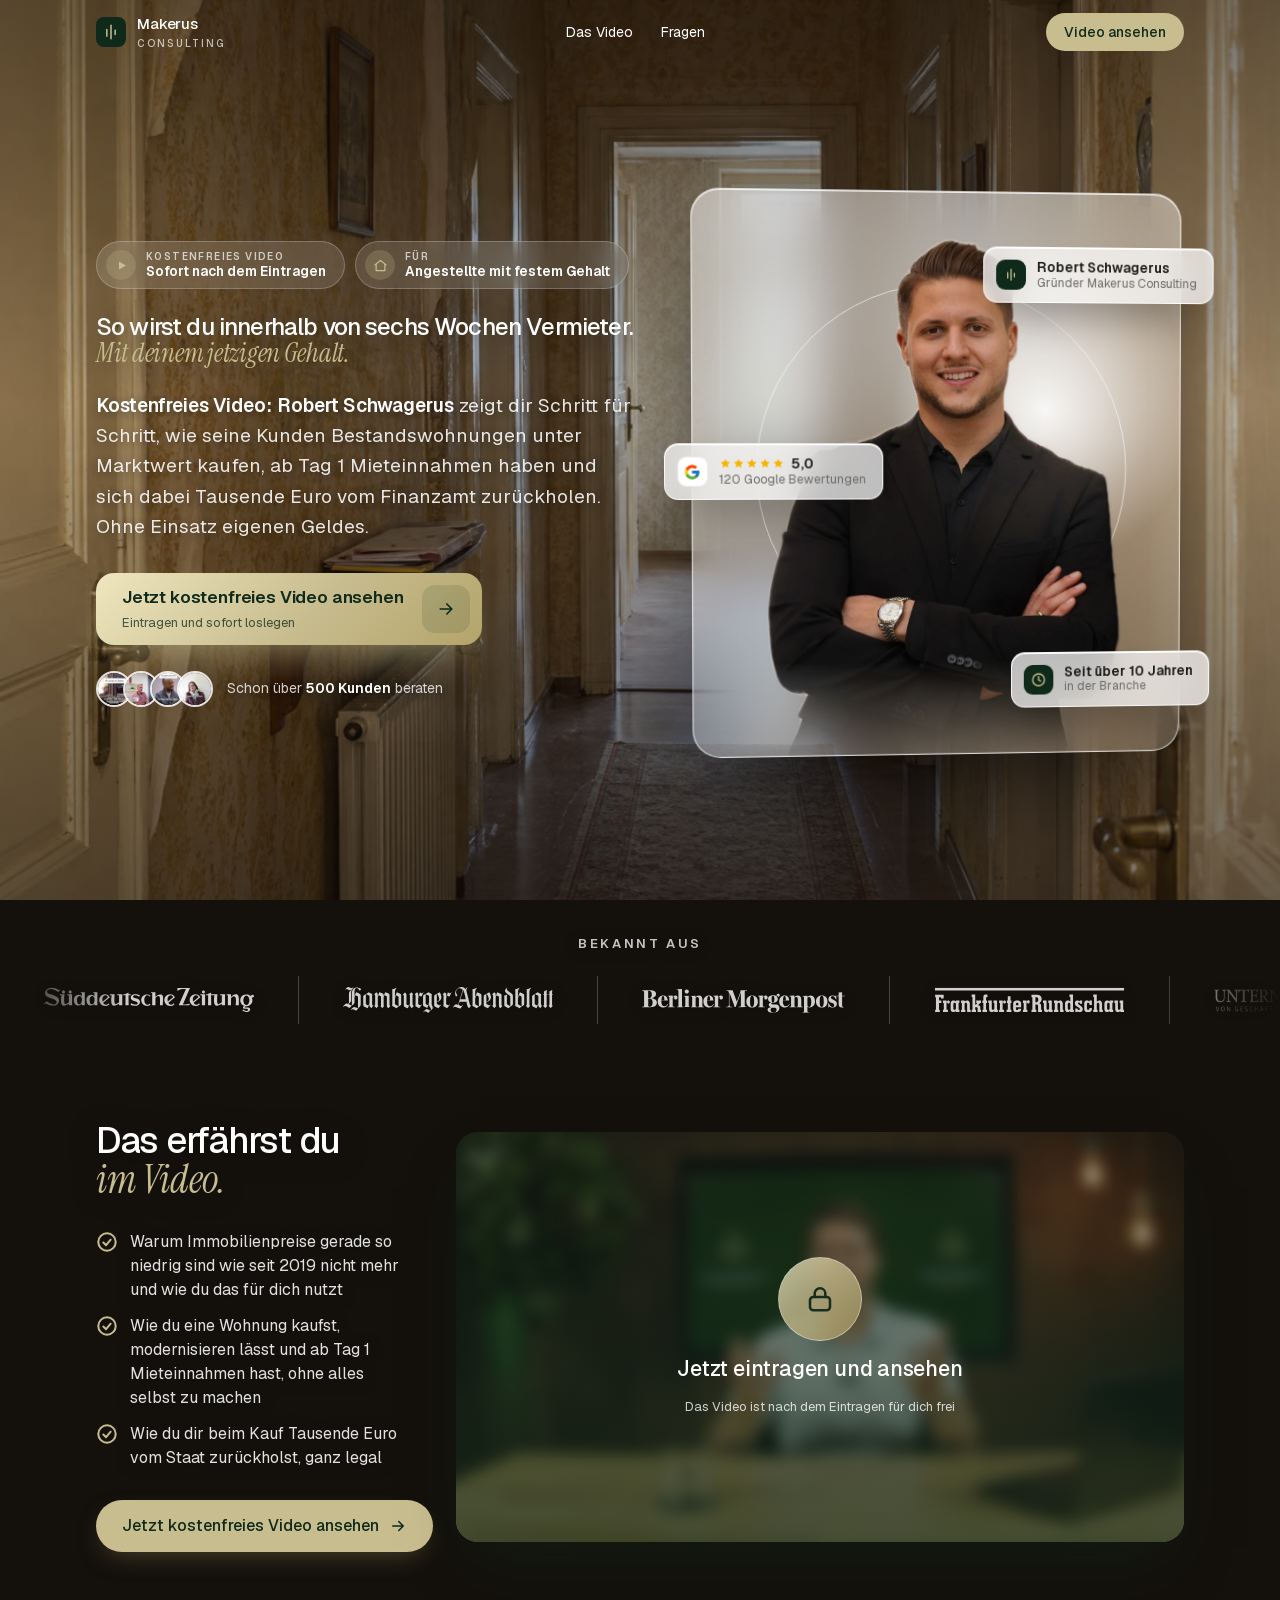
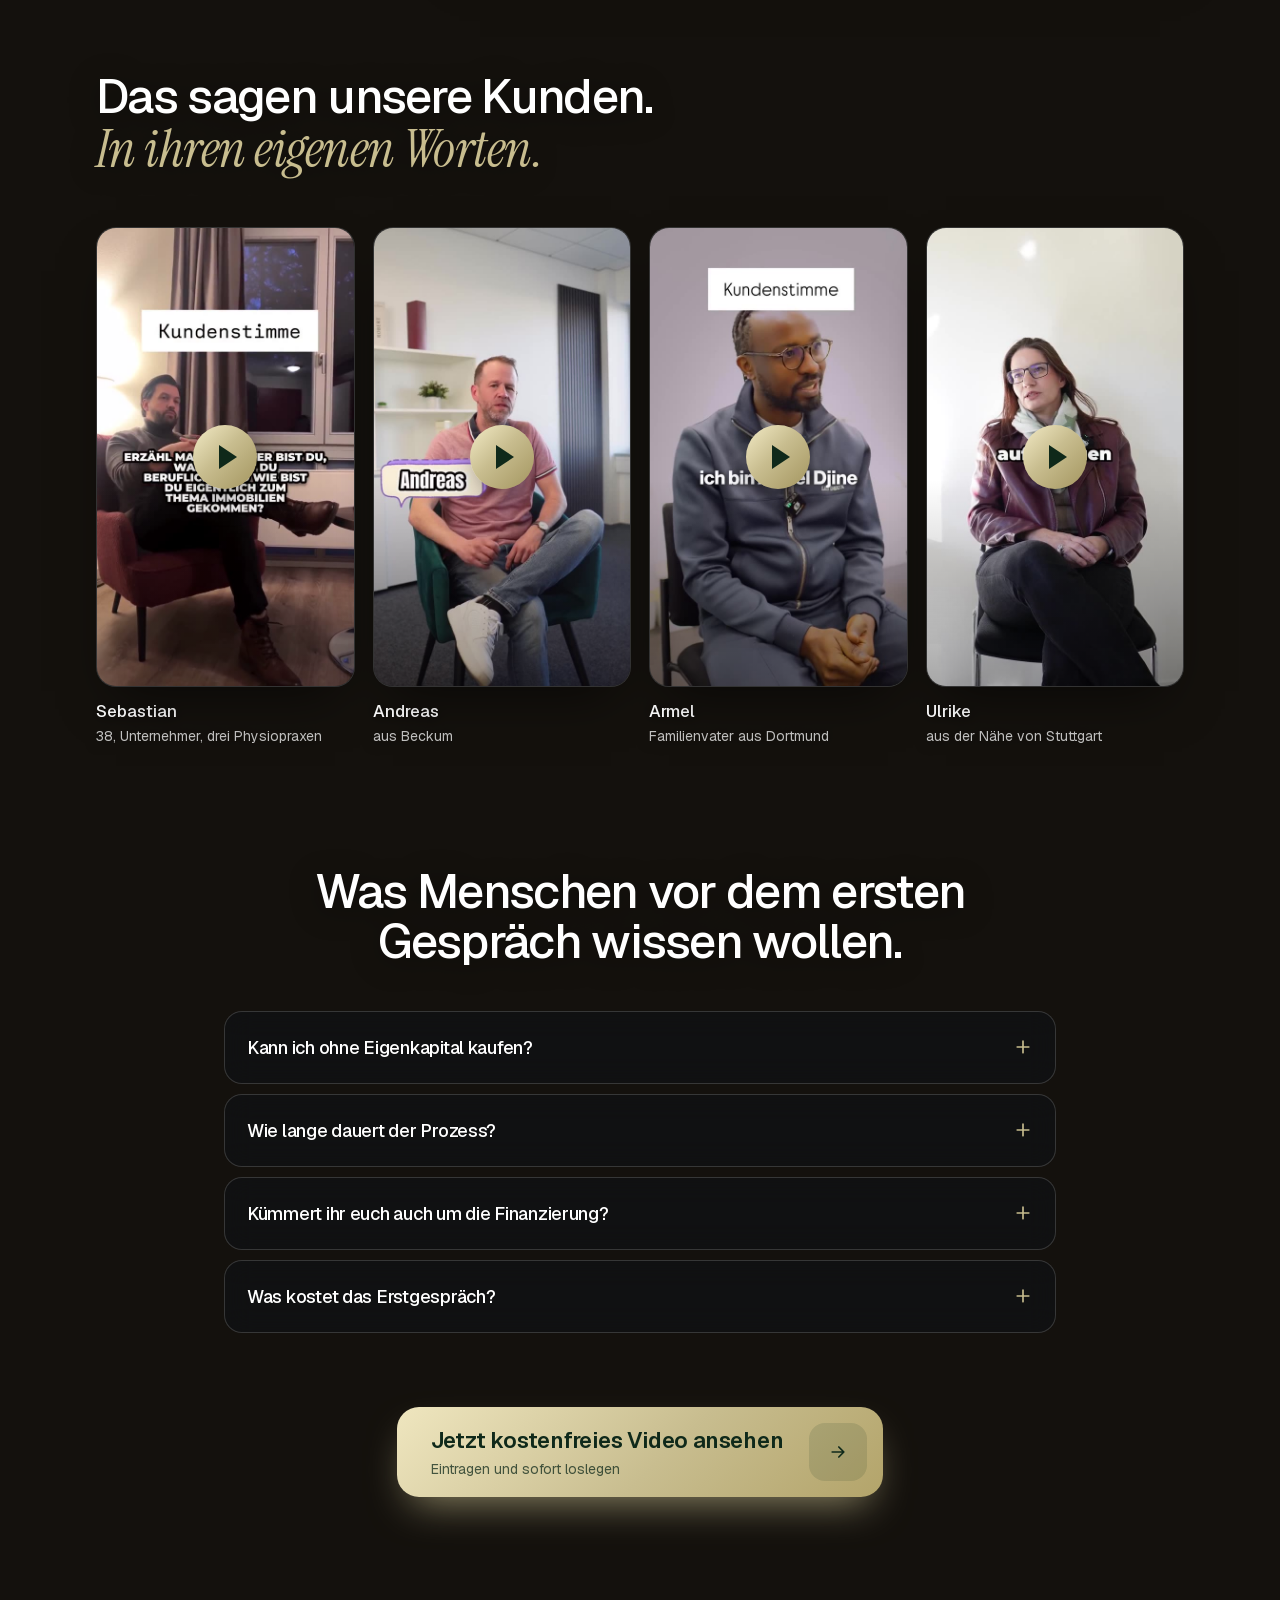
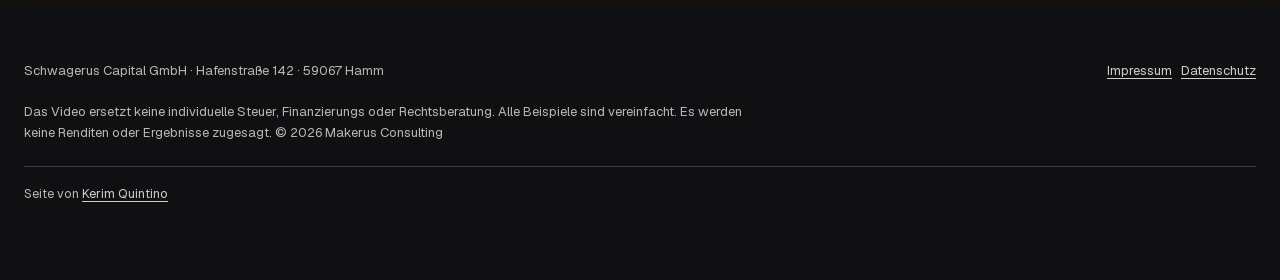
==== commit 6b75d82a: "Videoseite nach dem Opt-in und PostHog Funnel video.html ist jetzt die Videoseite Vermieter (Aufbau " ====
--- a/index.html
+++ b/index.html
@@ -10,6 +10,19 @@
 <meta name="referrer" content="strict-origin-when-cross-origin">
 <meta name="theme-color" content="#14110d">
 <link rel="icon" href="data:image/svg+xml,%3Csvg xmlns='http://www.w3.org/2000/svg' viewBox='0 0 32 32'%3E%3Crect width='32' height='32' rx='8' fill='%230f291a'/%3E%3Cg stroke='%23c8bd8f' stroke-width='2' stroke-linecap='round'%3E%3Cpath d='M10 22V12M16 24V8M22 20V13'/%3E%3C/g%3E%3C/svg%3E">
+<!-- PostHog: dasselbe Projekt wie steuern-sparen und start/analyse.html, damit der Funnel als eine Person zählt (03.11.26) -->
+<script>
+    !function(t,e){var o,n,p,r;e.__SV||(window.posthog=e,e._i=[],e.init=function(i,s,a){function g(t,e){var o=e.split(".");2==o.length&&(t=t[o[0]],e=o[1]),t[e]=function(){t.push([e].concat(Array.prototype.slice.call(arguments,0)))}}(p=t.createElement("script")).type="text/javascript",p.crossOrigin="anonymous",p.async=!0,p.src=s.api_host.replace(".i.posthog.com","-assets.i.posthog.com")+"/static/array.js",(r=t.getElementsByTagName("script")[0]).parentNode.insertBefore(p,r);var u=e;for(void 0!==a?u=e[a]=[]:a="posthog",u.people=u.people||[],u.toString=function(t){var e="posthog";return"posthog"!==a&&(e+="."+a),t||(e+=" (stub)"),e},u.people.toString=function(){return u.toString(1)+".people (stub)"},o="init capture register register_once register_for_session unregister unregister_for_session getFeatureFlag getFeatureFlagPayload isFeatureEnabled reloadFeatureFlags updateEarlyAccessFeatureEnrollment getEarlyAccessFeatures on onFeatureFlags onSessionId getSurveys getActiveMatchingSurveys renderSurvey canRenderSurvey getNextSurveyStep identify setPersonProperties group resetGroups setPersonPropertiesForFlags resetPersonPropertiesForFlags setGroupPropertiesForFlags resetGroupPropertiesForFlags reset get_distinct_id getGroups get_session_id get_session_replay_url alias set_config startSessionRecording stopSessionRecording sessionRecordingStarted captureException loadToolbar get_property getSessionProperty createPersonProfile opt_in_capturing opt_out_capturing has_opted_in_capturing has_opted_out_capturing clear_opt_in_out_capturing debug".split(" "),n=0;n<o.length;n++)g(u,o[n]);e._i.push([i,s,a])},e.__SV=1)}(document,window.posthog||[]);
+    posthog.init('phc_BCFSFfumSXa8aHAGkWzammvNik8RtVym6rZSVhaobeat', {
+      api_host: 'https://eu.i.posthog.com',
+      person_profiles: 'identified_only',
+      autocapture: true,
+      capture_pageview: true,
+      capture_pageleave: true,
+      capture_exceptions: true,
+      session_recording: { maskAllInputs: true }
+    });
+  </script>
 <link rel="preload" href="assets/fonts/geist-latin.woff2" as="font" type="font/woff2" crossorigin>
 <link rel="stylesheet" href="assets/site.css">
 <link rel="stylesheet" href="assets/walk.css">
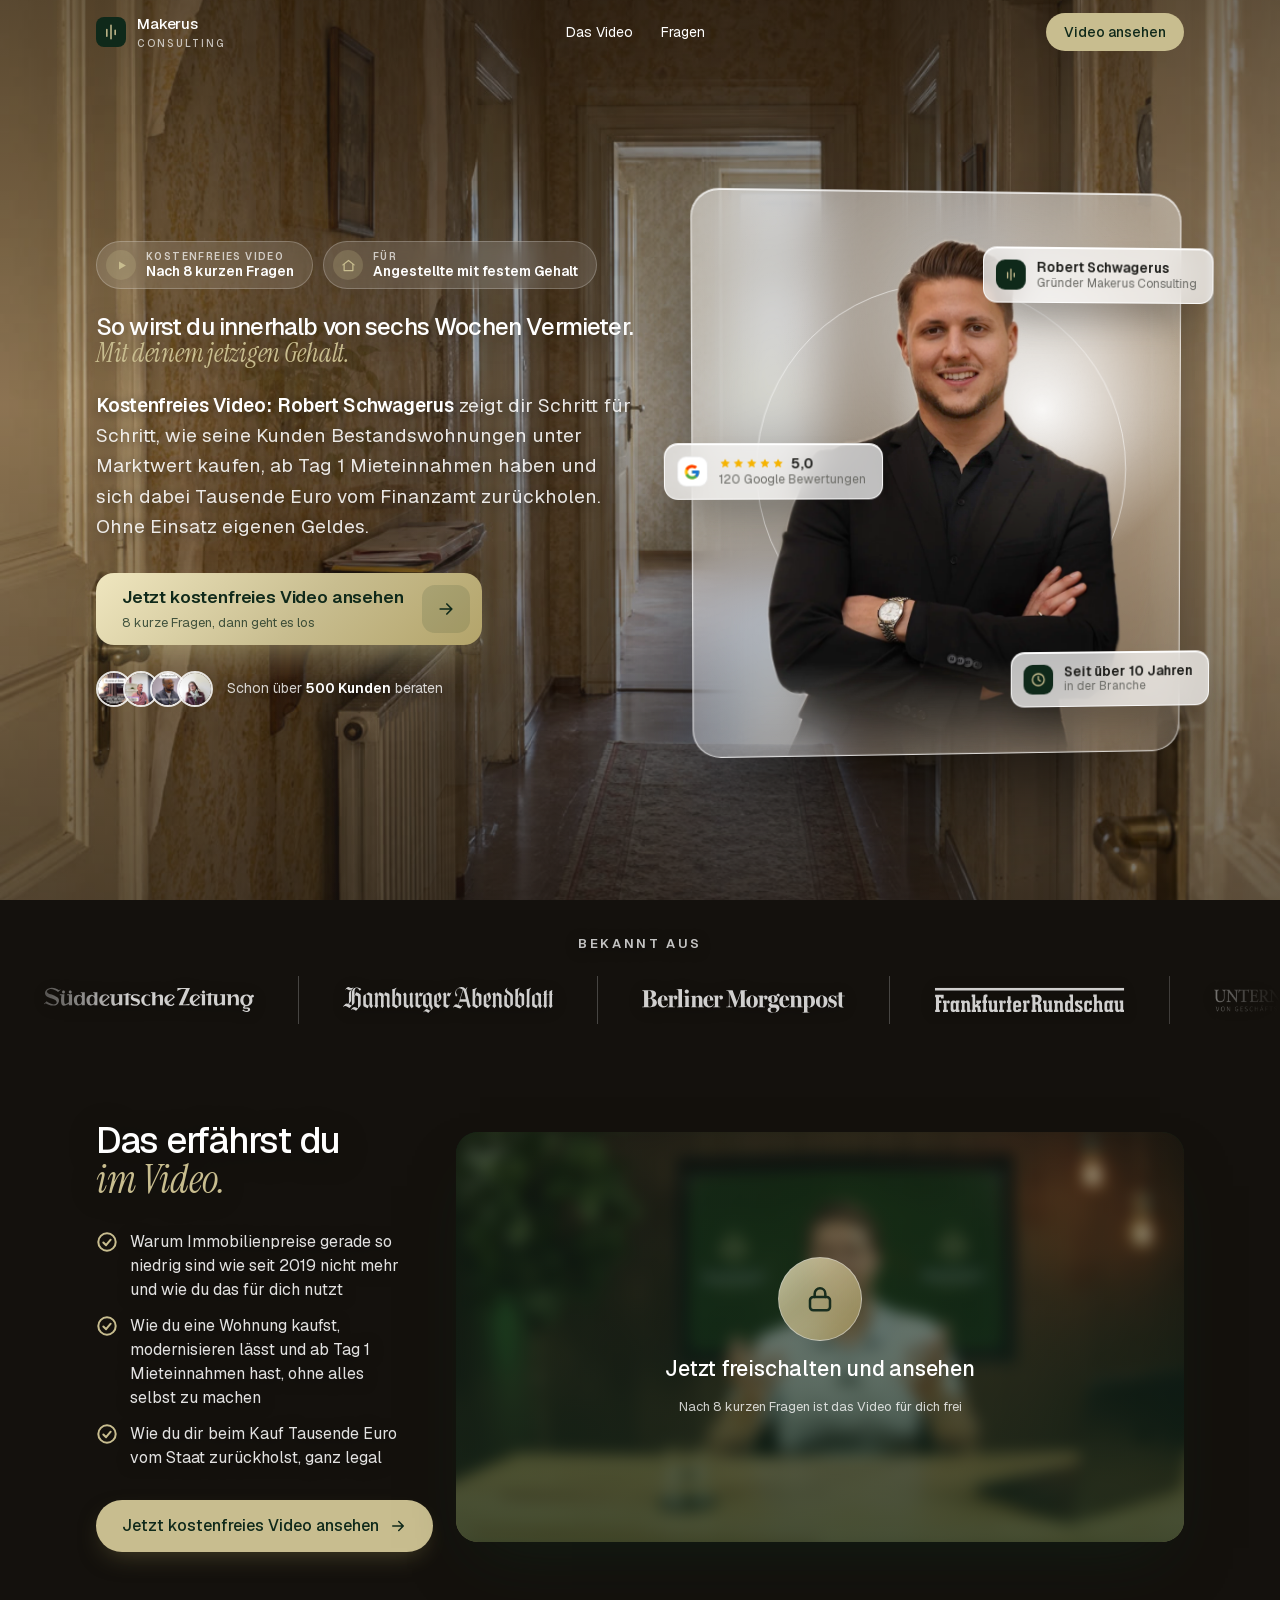
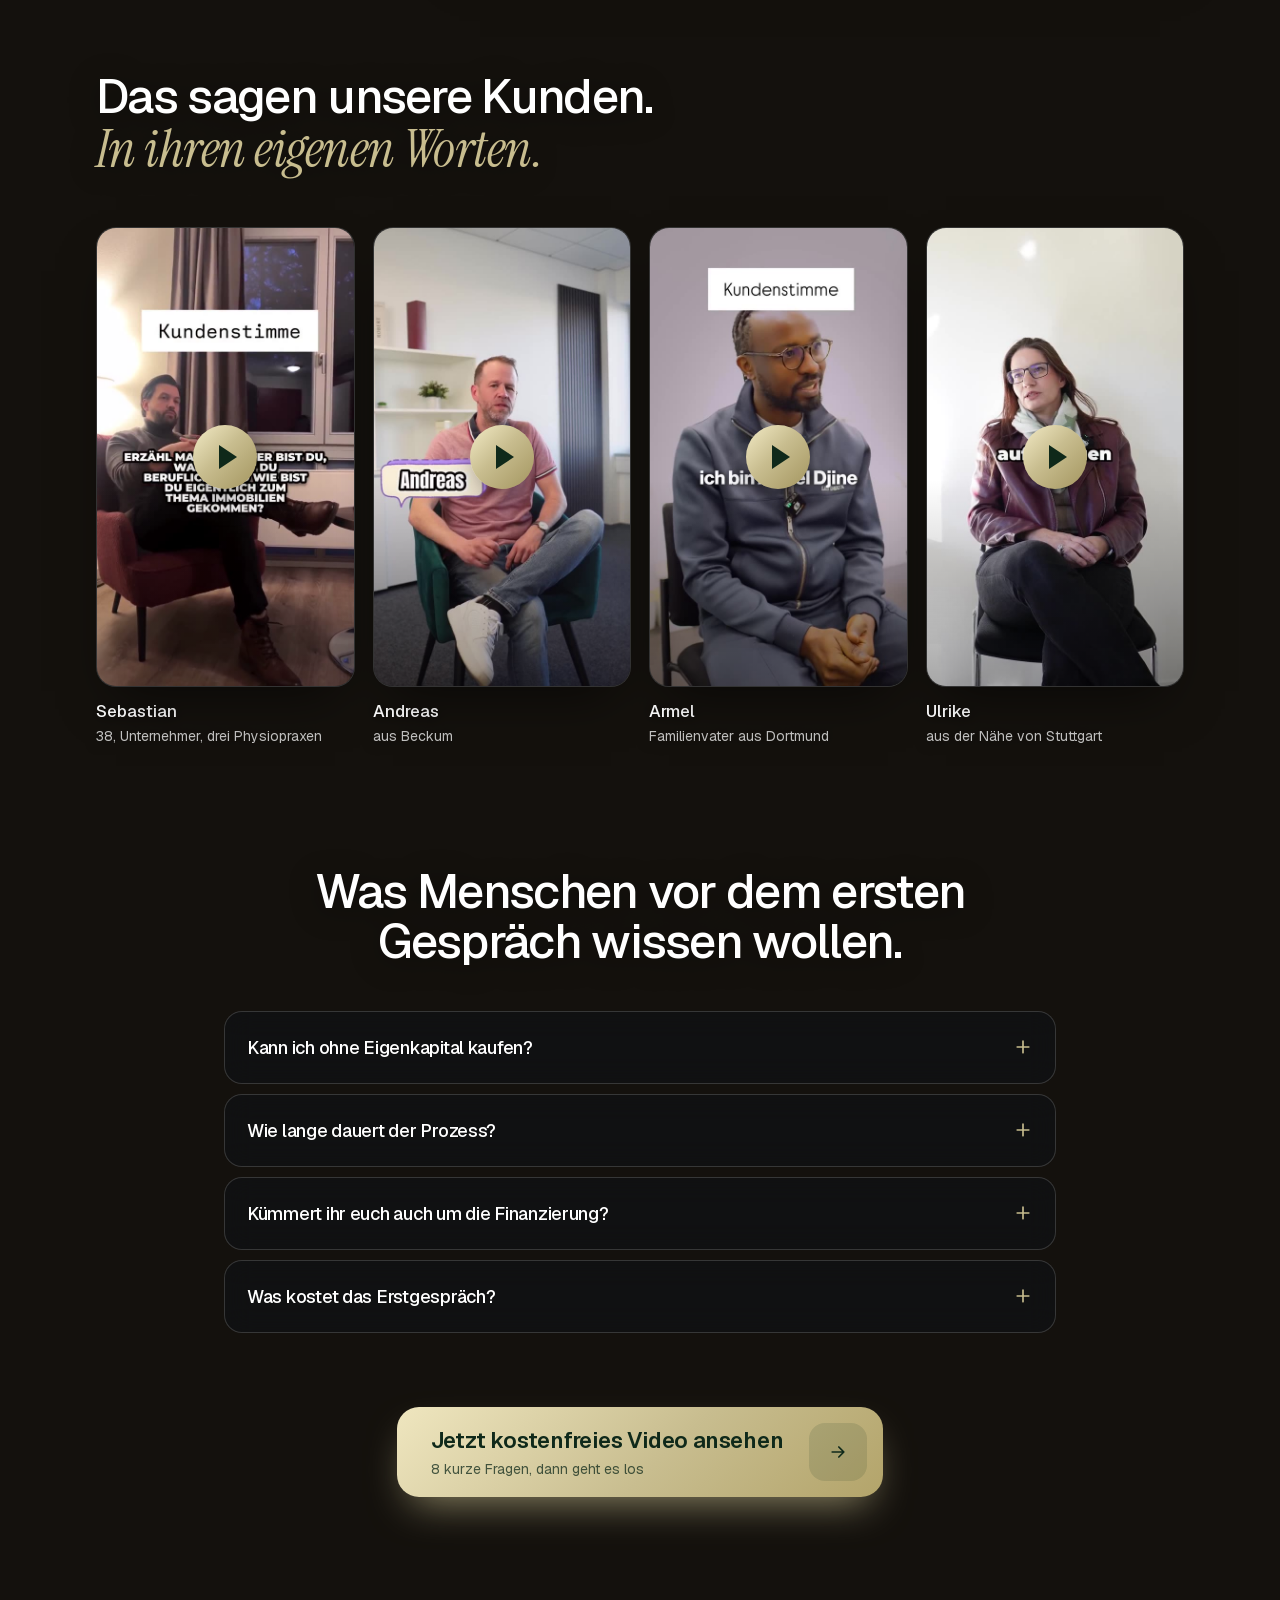
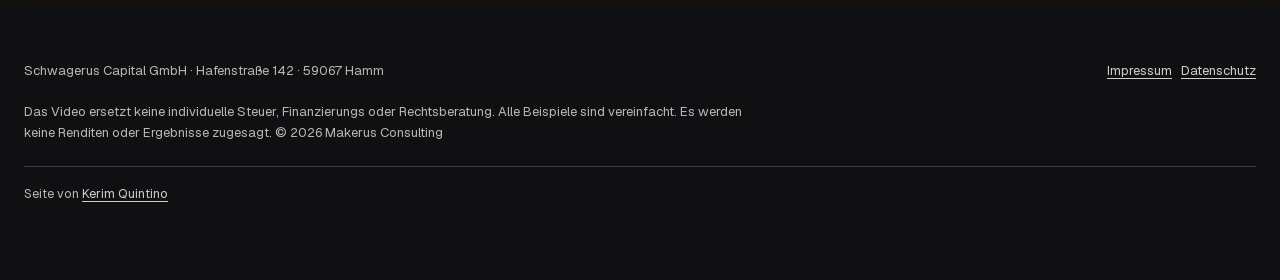
==== commit f353d628: "Neuer Ablauf: Opt-in, Fragen, Video Knöpfe der Opt-in Seite führen zu analyse.html (8 Fragen + Konta" ====
--- a/index.html
+++ b/index.html
@@ -173,7 +173,7 @@
     <div class="wrap vh-grid">
       <div>
         <div class="vh-pills rv">
-          <div class="vh-pill"><span class="ic"><svg viewBox="0 0 24 24" fill="currentColor"><path d="M8 5.5v13l11-6.5z"/></svg></span><span><small>Kostenfreies Video</small><b>Sofort nach dem Eintragen</b></span></div>
+          <div class="vh-pill"><span class="ic"><svg viewBox="0 0 24 24" fill="currentColor"><path d="M8 5.5v13l11-6.5z"/></svg></span><span><small>Kostenfreies Video</small><b>Nach 8 kurzen Fragen</b></span></div>
           <div class="vh-pill"><span class="ic"><svg viewBox="0 0 24 24" fill="none" stroke="currentColor" stroke-width="2" stroke-linecap="round" stroke-linejoin="round"><path d="M3 11l9-7 9 7"/><path d="M5 10v10h14V10"/></svg></span><span><small>Für</small><b>Angestellte mit festem Gehalt</b></span></div>
         </div>
         <h1 class="display rv" style="--delay:.05s">
@@ -181,7 +181,7 @@
           <span class="tail" style="display:block">Mit deinem jetzigen Gehalt.</span>
         </h1>
         <p class="lead rv" style="--delay:.12s"><b>Kostenfreies Video:</b> <b>Robert Schwagerus</b> zeigt dir Schritt für Schritt, wie seine Kunden Bestandswohnungen unter Marktwert kaufen, ab Tag 1 Mieteinnahmen haben und sich dabei Tausende Euro vom Finanzamt zurückholen. Ohne Einsatz eigenen Geldes.</p>
-        <button class="vh-cta rv" type="button" data-to-form style="--delay:.16s"><span><b>Jetzt kostenfreies Video ansehen</b><small>Eintragen und sofort loslegen</small></span><span class="go"><svg viewBox="0 0 24 24" fill="none" stroke="currentColor" stroke-width="2" stroke-linecap="round" stroke-linejoin="round"><path d="M5 12h14M13 6l6 6-6 6"/></svg></span></button>
+        <button class="vh-cta rv" type="button" data-to-form style="--delay:.16s"><span><b>Jetzt kostenfreies Video ansehen</b><small>8 kurze Fragen, dann geht es los</small></span><span class="go"><svg viewBox="0 0 24 24" fill="none" stroke="currentColor" stroke-width="2" stroke-linecap="round" stroke-linejoin="round"><path d="M5 12h14M13 6l6 6-6 6"/></svg></span></button>
         <div class="vh-proof rv" style="--delay:.2s">
           <span class="vh-faces"><img src="assets/img/kunden/sebastian.jpg" alt=""><img src="assets/img/kunden/andreas.jpg" alt=""><img src="assets/img/kunden/armel.jpg" alt=""><img src="assets/img/kunden/ulrike.jpg" alt=""></span>
           <span>Schon über <b>500 Kunden</b> beraten</span>
@@ -220,12 +220,12 @@
         <div class="cta-row rv"><a class="btn gold" href="#eintragen" data-to-form>Jetzt kostenfreies Video ansehen <svg viewBox="0 0 24 24" fill="none" stroke="currentColor" stroke-width="2" stroke-linecap="round" stroke-linejoin="round"><path d="M5 12h14M13 6l6 6-6 6"/></svg></a></div>
       </div>
       <div class="rv" style="--delay:.12s">
-        <button class="locked" type="button" data-lift="44,16" data-to-form aria-label="Eintragen, um das Video freizuschalten">
+        <button class="locked" type="button" data-lift="44,16" data-to-form aria-label="Fragen beantworten, um das Video freizuschalten">
           <img src="assets/img/robert-poster.jpg" width="1600" height="900" alt="" loading="lazy">
           <span class="ctr">
             <span class="lock"><svg viewBox="0 0 24 24" fill="none" stroke="currentColor" stroke-width="1.9" stroke-linecap="round" stroke-linejoin="round"><rect x="4.5" y="10.5" width="15" height="10" rx="2.5"/><path d="M8 10.5V8a4 4 0 018 0v2.5"/></svg></span>
-            <b>Jetzt eintragen und ansehen</b>
-            <span>Das Video ist nach dem Eintragen für dich frei</span>
+            <b>Jetzt freischalten und ansehen</b>
+            <span>Nach 8 kurzen Fragen ist das Video für dich frei</span>
           </span>
         </button>
       </div>
@@ -300,7 +300,7 @@
           <p>Nichts. Kein Haken, kein versteckter Pitch. Wir schauen uns deine Situation an und sagen dir ehrlich, ob eine Immobilie für dich Sinn ergibt. Die Entscheidung liegt bei dir.</p>
         </details>
       </div>
-      <div class="cta-final rv"><button class="vh-cta big" type="button" data-to-form><span><b>Jetzt kostenfreies Video ansehen</b><small>Eintragen und sofort loslegen</small></span><span class="go"><svg viewBox="0 0 24 24" fill="none" stroke="currentColor" stroke-width="2" stroke-linecap="round" stroke-linejoin="round"><path d="M5 12h14M13 6l6 6-6 6"/></svg></span></button></div>
+      <div class="cta-final rv"><button class="vh-cta big" type="button" data-to-form><span><b>Jetzt kostenfreies Video ansehen</b><small>8 kurze Fragen, dann geht es los</small></span><span class="go"><svg viewBox="0 0 24 24" fill="none" stroke="currentColor" stroke-width="2" stroke-linecap="round" stroke-linejoin="round"><path d="M5 12h14M13 6l6 6-6 6"/></svg></span></button></div>
     </div>
   </section>
 </main>
@@ -314,43 +314,13 @@
   <p class="by">Seite von <a href="https://krmqntno.github.io" target="_blank" rel="noopener">Kerim Quintino</a></p>
 </footer>
 
-<!-- Formular als Fenster: öffnet über jeden Knopf mit data-to-form -->
-<div class="vmodal" id="vmodal" role="dialog" aria-modal="true" aria-labelledby="vm-t">
-  <div class="lead-card" id="eintragen">
-    <button class="vclose" type="button" aria-label="Schließen" data-close>×</button>
-    <h3 id="vm-t">Wohin dürfen wir dir das Video schicken?</h3>
-    <p class="sub">Trag dich ein, danach geht es direkt zum Video.</p>
-          <form data-lead data-next="video.html" data-anliegen="Video Vermieter werden angefordert" novalidate>
-            <div class="field" data-f="name">
-              <label class="lbl" for="n1">Vorname</label>
-              <input id="n1" type="text" autocomplete="given-name" placeholder="Vorname">
-              <p class="msg">Bitte gib deinen Vornamen an.</p>
-            </div>
-            <div class="field" data-f="mail">
-              <label class="lbl" for="m1">E Mail</label>
-              <input id="m1" type="email" autocomplete="email" inputmode="email" placeholder="E Mail">
-              <p class="msg">Bitte gib eine gültige E Mail Adresse an.</p>
-            </div>
-            <div class="field" data-f="tel">
-              <label class="lbl" for="t1">Telefonnummer</label>
-              <input id="t1" type="tel" autocomplete="tel" inputmode="tel" placeholder="Telefonnummer">
-              <p class="msg">Bitte gib eine gültige Telefonnummer an.</p>
-            </div>
-            <label class="consent"><input type="checkbox"><span>Ich bin einverstanden, dass Makerus Consulting mir das Video und weitere Informationen zu meiner Anfrage per E Mail sendet, mich dazu telefonisch kontaktiert und meine Angaben dafür speichert. Mehr dazu in der <a href="datenschutz.html">Datenschutzerklärung</a>.</span></label>
-            <button class="btn block" type="submit">Jetzt kostenfreies Video ansehen
-              <svg viewBox="0 0 24 24" fill="none" stroke="currentColor" stroke-width="2" stroke-linecap="round" stroke-linejoin="round"><path d="M5 12h14M13 6l6 6-6 6"/></svg>
-            </button>
-            <p class="form-error" role="alert"></p>
-          </form>
-  </div>
-</div>
 <script>
-(function(){var m=document.getElementById("vmodal");
-function open(){m.classList.add("on");document.documentElement.style.overflow="hidden";setTimeout(function(){var i=m.querySelector("input");if(i)i.focus();},60);}
-function close(){m.classList.remove("on");document.documentElement.style.overflow="";}
-document.addEventListener("click",function(e){var t=e.target.closest("[data-to-form]");if(t){e.preventDefault();e.stopPropagation();open();}},true);
-m.addEventListener("click",function(e){if(e.target===m||e.target.closest("[data-close]"))close();});
-document.addEventListener("keydown",function(e){if(e.key==="Escape")close();});})();
+/* Neuer Ablauf (03.11.26): jeder Knopf mit data-to-form führt zu den Fragen, UTM wird mitgegeben */
+(function(){function go(e){var t=e.target.closest("[data-to-form]");if(!t)return;e.preventDefault();e.stopPropagation();
+var q=new URLSearchParams(),n="";new URLSearchParams(location.search).forEach(function(v,k){if(k.indexOf("utm_")===0||k==="ref")q.set(k,v);});
+n=q.toString();if(window.posthog&&posthog.capture)posthog.capture("optin_cta_click",{label:(t.textContent||"").trim().slice(0,60)});
+location.href="analyse.html"+(n?"?"+n:"");}
+document.addEventListener("click",go,true);})();
 </script>
 <script>
 /* 3D Karte: Zeiger am Desktop, sanftes Schwenken ohne Zeiger (Handy) */
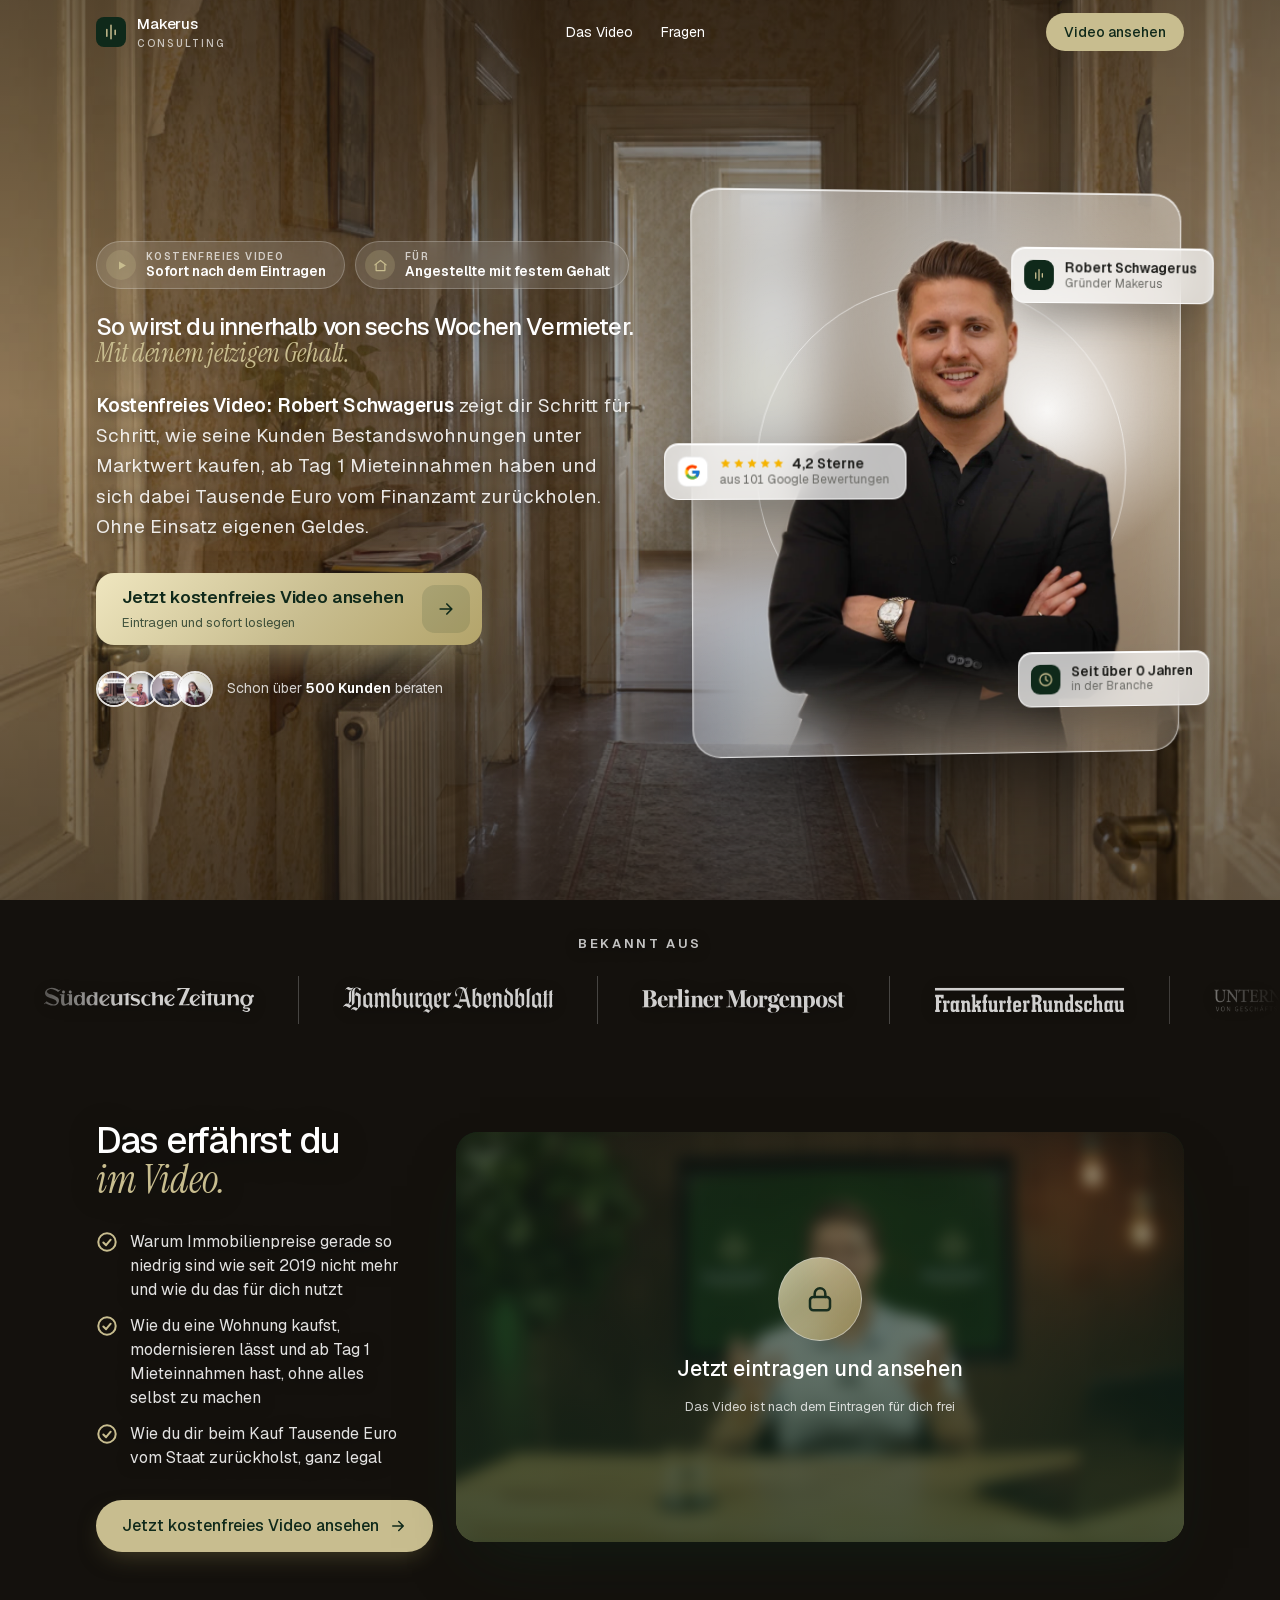
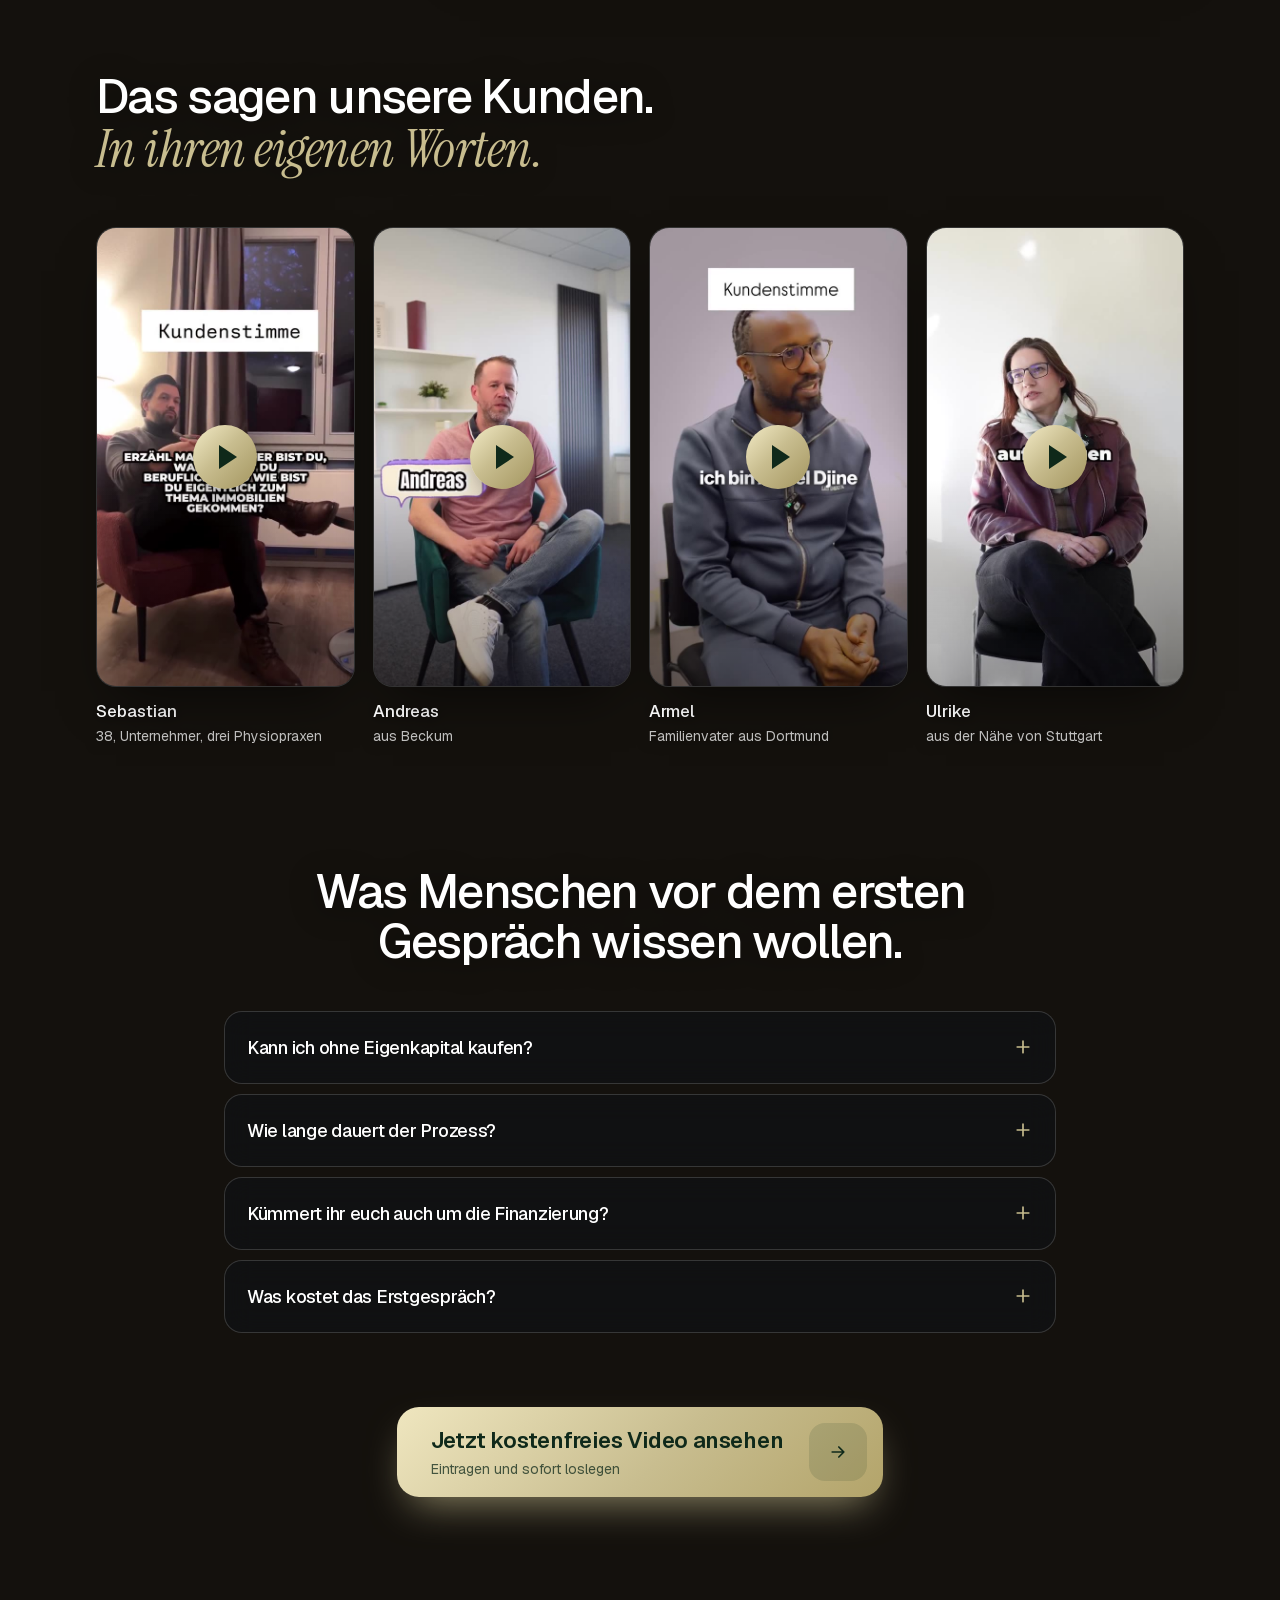
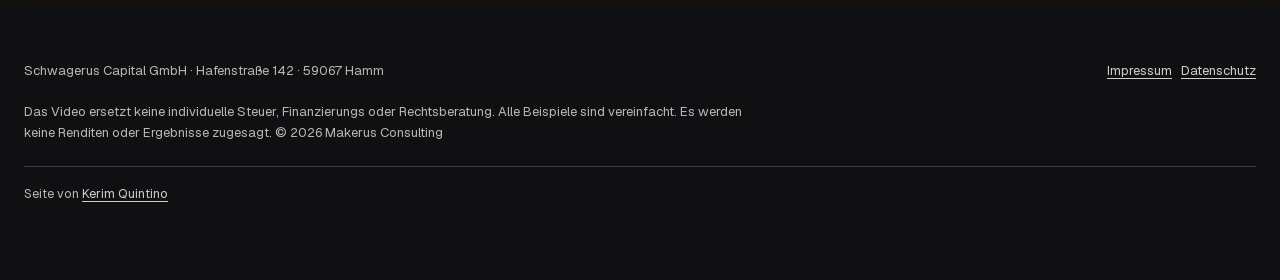
==== commit 3e622cf7: "Funnel nach Simons Briefing: Opt-in, Video, Terminseite mit Qualifizierung Opt-in mit Vorname, E-Mai" ====
--- a/index.html
+++ b/index.html
@@ -141,6 +141,10 @@
 .vmodal h3{padding-right:34px}
 .vclose{position:absolute;top:12px;right:12px;width:34px;height:34px;border-radius:50%;border:0;background:rgba(0,0,0,.06);cursor:pointer;font-size:20px;line-height:1;color:var(--fg)}
 @keyframes vIn{from{opacity:0;transform:translateY(12px) scale(.98)}to{opacity:1;transform:none}}
+/* Badges nach Simon (03.11.26): nacheinander, Gründer nur einblenden, Sterne und Jahre zählen hoch */
+.js .vh-card .chip{opacity:0;transition:opacity .6s ease}
+.js .vh-card .chip.show{opacity:1}
+.chip [data-count]{font-variant-numeric:tabular-nums}
 </style>
 </head>
 <body class="walk-body">
@@ -173,7 +177,7 @@
     <div class="wrap vh-grid">
       <div>
         <div class="vh-pills rv">
-          <div class="vh-pill"><span class="ic"><svg viewBox="0 0 24 24" fill="currentColor"><path d="M8 5.5v13l11-6.5z"/></svg></span><span><small>Kostenfreies Video</small><b>Nach 8 kurzen Fragen</b></span></div>
+          <div class="vh-pill"><span class="ic"><svg viewBox="0 0 24 24" fill="currentColor"><path d="M8 5.5v13l11-6.5z"/></svg></span><span><small>Kostenfreies Video</small><b>Sofort nach dem Eintragen</b></span></div>
           <div class="vh-pill"><span class="ic"><svg viewBox="0 0 24 24" fill="none" stroke="currentColor" stroke-width="2" stroke-linecap="round" stroke-linejoin="round"><path d="M3 11l9-7 9 7"/><path d="M5 10v10h14V10"/></svg></span><span><small>Für</small><b>Angestellte mit festem Gehalt</b></span></div>
         </div>
         <h1 class="display rv" style="--delay:.05s">
@@ -181,7 +185,7 @@
           <span class="tail" style="display:block">Mit deinem jetzigen Gehalt.</span>
         </h1>
         <p class="lead rv" style="--delay:.12s"><b>Kostenfreies Video:</b> <b>Robert Schwagerus</b> zeigt dir Schritt für Schritt, wie seine Kunden Bestandswohnungen unter Marktwert kaufen, ab Tag 1 Mieteinnahmen haben und sich dabei Tausende Euro vom Finanzamt zurückholen. Ohne Einsatz eigenen Geldes.</p>
-        <button class="vh-cta rv" type="button" data-to-form style="--delay:.16s"><span><b>Jetzt kostenfreies Video ansehen</b><small>8 kurze Fragen, dann geht es los</small></span><span class="go"><svg viewBox="0 0 24 24" fill="none" stroke="currentColor" stroke-width="2" stroke-linecap="round" stroke-linejoin="round"><path d="M5 12h14M13 6l6 6-6 6"/></svg></span></button>
+        <button class="vh-cta rv" type="button" data-to-form style="--delay:.16s"><span><b>Jetzt kostenfreies Video ansehen</b><small>Eintragen und sofort loslegen</small></span><span class="go"><svg viewBox="0 0 24 24" fill="none" stroke="currentColor" stroke-width="2" stroke-linecap="round" stroke-linejoin="round"><path d="M5 12h14M13 6l6 6-6 6"/></svg></span></button>
         <div class="vh-proof rv" style="--delay:.2s">
           <span class="vh-faces"><img src="assets/img/kunden/sebastian.jpg" alt=""><img src="assets/img/kunden/andreas.jpg" alt=""><img src="assets/img/kunden/armel.jpg" alt=""><img src="assets/img/kunden/ulrike.jpg" alt=""></span>
           <span>Schon über <b>500 Kunden</b> beraten</span>
@@ -190,9 +194,9 @@
       <div class="vh-card rv" style="--delay:.1s" data-tilt>
         <div class="tilt">
         <div class="bg"><span class="ring"></span><span class="glare"></span><img class="person" src="assets/img/robert-freigestellt.webp" alt="Robert Schwagerus" fetchpriority="high"></div>
-        <div class="chip c1"><span class="ci"><svg viewBox="0 0 24 24" fill="none" stroke="currentColor" stroke-width="2" stroke-linecap="round"><path d="M7 17V9M12 20V4M17 15V10"/></svg></span><span><b>Robert Schwagerus</b><small>Gründer Makerus Consulting</small></span></div>
-        <div class="chip c3"><span class="ci"><svg viewBox="0 0 24 24" fill="none" stroke="currentColor" stroke-width="2" stroke-linecap="round" stroke-linejoin="round"><circle cx="12" cy="12" r="9"/><path d="M12 7v5l3 2"/></svg></span><span><b>Seit über 10 Jahren</b><small>in der Branche</small></span></div>
-        <a class="chip c4" href="https://www.google.com/maps/place/Makerus+Consulting/data=!4m8!3m7!1s0xa32d0dbacae935a7:0xc7ca45e838e75d0e!8m2!3d51.6758876!4d7.7650414!9m1!1b1" target="_blank" rel="noopener" aria-label="Google Bewertungen von Makerus Consulting öffnen"><span class="ci gw"><svg class="g" viewBox="0 0 48 48"><path fill="#FFC107" d="M43.6 20.5H42V20H24v8h11.3C33.7 32.7 29.2 36 24 36c-6.6 0-12-5.4-12-12s5.4-12 12-12c3.1 0 5.8 1.2 7.9 3.1l5.7-5.7C34.1 6.1 29.3 4 24 4 12.9 4 4 12.9 4 24s8.9 20 20 20 20-8.9 20-20c0-1.3-.1-2.4-.4-3.5z"/><path fill="#FF3D00" d="M6.3 14.7l6.6 4.8C14.7 15.1 19 12 24 12c3.1 0 5.8 1.2 7.9 3.1l5.7-5.7C34.1 6.1 29.3 4 24 4 16.3 4 9.7 8.3 6.3 14.7z"/><path fill="#4CAF50" d="M24 44c5.2 0 9.9-2 13.4-5.2l-6.2-5.2C29.2 35.1 26.7 36 24 36c-5.2 0-9.6-3.3-11.3-8l-6.5 5C9.5 39.6 16.2 44 24 44z"/><path fill="#1976D2" d="M43.6 20.5H42V20H24v8h11.3c-.8 2.2-2.2 4.2-4.1 5.6l6.2 5.2C37 39.2 44 34 44 24c0-1.3-.1-2.4-.4-3.5z"/></svg></span><span><b><span class="stars"><svg viewBox="0 0 24 24"><path d="M12 2.8l2.8 5.9 6.4.8-4.7 4.4 1.2 6.4L12 17.2l-5.7 3.1 1.2-6.4L2.8 9.5l6.4-.8z"/></svg><svg viewBox="0 0 24 24"><path d="M12 2.8l2.8 5.9 6.4.8-4.7 4.4 1.2 6.4L12 17.2l-5.7 3.1 1.2-6.4L2.8 9.5l6.4-.8z"/></svg><svg viewBox="0 0 24 24"><path d="M12 2.8l2.8 5.9 6.4.8-4.7 4.4 1.2 6.4L12 17.2l-5.7 3.1 1.2-6.4L2.8 9.5l6.4-.8z"/></svg><svg viewBox="0 0 24 24"><path d="M12 2.8l2.8 5.9 6.4.8-4.7 4.4 1.2 6.4L12 17.2l-5.7 3.1 1.2-6.4L2.8 9.5l6.4-.8z"/></svg><svg viewBox="0 0 24 24"><path d="M12 2.8l2.8 5.9 6.4.8-4.7 4.4 1.2 6.4L12 17.2l-5.7 3.1 1.2-6.4L2.8 9.5l6.4-.8z"/></svg></span> 5,0</b><small>120 Google Bewertungen</small></span></a>
+        <div class="chip c1"><span class="ci"><svg viewBox="0 0 24 24" fill="none" stroke="currentColor" stroke-width="2" stroke-linecap="round"><path d="M7 17V9M12 20V4M17 15V10"/></svg></span><span><b>Robert Schwagerus</b><small>Gründer Makerus</small></span></div>
+        <div class="chip c3"><span class="ci"><svg viewBox="0 0 24 24" fill="none" stroke="currentColor" stroke-width="2" stroke-linecap="round" stroke-linejoin="round"><circle cx="12" cy="12" r="9"/><path d="M12 7v5l3 2"/></svg></span><span><b>Seit über <span data-count="10" data-plus="1">10+</span> Jahren</b><small>in der Branche</small></span></div>
+        <a class="chip c4" href="https://www.google.com/maps/place/Makerus+Consulting/data=!4m8!3m7!1s0xa32d0dbacae935a7:0xc7ca45e838e75d0e!8m2!3d51.6758876!4d7.7650414!9m1!1b1" target="_blank" rel="noopener" aria-label="Google Bewertungen von Makerus Consulting öffnen"><span class="ci gw"><svg class="g" viewBox="0 0 48 48"><path fill="#FFC107" d="M43.6 20.5H42V20H24v8h11.3C33.7 32.7 29.2 36 24 36c-6.6 0-12-5.4-12-12s5.4-12 12-12c3.1 0 5.8 1.2 7.9 3.1l5.7-5.7C34.1 6.1 29.3 4 24 4 12.9 4 4 12.9 4 24s8.9 20 20 20 20-8.9 20-20c0-1.3-.1-2.4-.4-3.5z"/><path fill="#FF3D00" d="M6.3 14.7l6.6 4.8C14.7 15.1 19 12 24 12c3.1 0 5.8 1.2 7.9 3.1l5.7-5.7C34.1 6.1 29.3 4 24 4 16.3 4 9.7 8.3 6.3 14.7z"/><path fill="#4CAF50" d="M24 44c5.2 0 9.9-2 13.4-5.2l-6.2-5.2C29.2 35.1 26.7 36 24 36c-5.2 0-9.6-3.3-11.3-8l-6.5 5C9.5 39.6 16.2 44 24 44z"/><path fill="#1976D2" d="M43.6 20.5H42V20H24v8h11.3c-.8 2.2-2.2 4.2-4.1 5.6l6.2 5.2C37 39.2 44 34 44 24c0-1.3-.1-2.4-.4-3.5z"/></svg></span><span><b><span class="stars"><svg viewBox="0 0 24 24"><path d="M12 2.8l2.8 5.9 6.4.8-4.7 4.4 1.2 6.4L12 17.2l-5.7 3.1 1.2-6.4L2.8 9.5l6.4-.8z"/></svg><svg viewBox="0 0 24 24"><path d="M12 2.8l2.8 5.9 6.4.8-4.7 4.4 1.2 6.4L12 17.2l-5.7 3.1 1.2-6.4L2.8 9.5l6.4-.8z"/></svg><svg viewBox="0 0 24 24"><path d="M12 2.8l2.8 5.9 6.4.8-4.7 4.4 1.2 6.4L12 17.2l-5.7 3.1 1.2-6.4L2.8 9.5l6.4-.8z"/></svg><svg viewBox="0 0 24 24"><path d="M12 2.8l2.8 5.9 6.4.8-4.7 4.4 1.2 6.4L12 17.2l-5.7 3.1 1.2-6.4L2.8 9.5l6.4-.8z"/></svg><svg viewBox="0 0 24 24"><path d="M12 2.8l2.8 5.9 6.4.8-4.7 4.4 1.2 6.4L12 17.2l-5.7 3.1 1.2-6.4L2.8 9.5l6.4-.8z"/></svg></span> <span data-count="5" data-dec="1">5,0</span> Sterne</b><small>aus <span data-count="120">120</span> Google Bewertungen</small></span></a>
         </div>
       </div>
     </div>
@@ -220,12 +224,12 @@
         <div class="cta-row rv"><a class="btn gold" href="#eintragen" data-to-form>Jetzt kostenfreies Video ansehen <svg viewBox="0 0 24 24" fill="none" stroke="currentColor" stroke-width="2" stroke-linecap="round" stroke-linejoin="round"><path d="M5 12h14M13 6l6 6-6 6"/></svg></a></div>
       </div>
       <div class="rv" style="--delay:.12s">
-        <button class="locked" type="button" data-lift="44,16" data-to-form aria-label="Fragen beantworten, um das Video freizuschalten">
+        <button class="locked" type="button" data-lift="44,16" data-to-form aria-label="Eintragen, um das Video freizuschalten">
           <img src="assets/img/robert-poster.jpg" width="1600" height="900" alt="" loading="lazy">
           <span class="ctr">
             <span class="lock"><svg viewBox="0 0 24 24" fill="none" stroke="currentColor" stroke-width="1.9" stroke-linecap="round" stroke-linejoin="round"><rect x="4.5" y="10.5" width="15" height="10" rx="2.5"/><path d="M8 10.5V8a4 4 0 018 0v2.5"/></svg></span>
-            <b>Jetzt freischalten und ansehen</b>
-            <span>Nach 8 kurzen Fragen ist das Video für dich frei</span>
+            <b>Jetzt eintragen und ansehen</b>
+            <span>Das Video ist nach dem Eintragen für dich frei</span>
           </span>
         </button>
       </div>
@@ -300,7 +304,7 @@
           <p>Nichts. Kein Haken, kein versteckter Pitch. Wir schauen uns deine Situation an und sagen dir ehrlich, ob eine Immobilie für dich Sinn ergibt. Die Entscheidung liegt bei dir.</p>
         </details>
       </div>
-      <div class="cta-final rv"><button class="vh-cta big" type="button" data-to-form><span><b>Jetzt kostenfreies Video ansehen</b><small>8 kurze Fragen, dann geht es los</small></span><span class="go"><svg viewBox="0 0 24 24" fill="none" stroke="currentColor" stroke-width="2" stroke-linecap="round" stroke-linejoin="round"><path d="M5 12h14M13 6l6 6-6 6"/></svg></span></button></div>
+      <div class="cta-final rv"><button class="vh-cta big" type="button" data-to-form><span><b>Jetzt kostenfreies Video ansehen</b><small>Eintragen und sofort loslegen</small></span><span class="go"><svg viewBox="0 0 24 24" fill="none" stroke="currentColor" stroke-width="2" stroke-linecap="round" stroke-linejoin="round"><path d="M5 12h14M13 6l6 6-6 6"/></svg></span></button></div>
     </div>
   </section>
 </main>
@@ -314,13 +318,43 @@
   <p class="by">Seite von <a href="https://krmqntno.github.io" target="_blank" rel="noopener">Kerim Quintino</a></p>
 </footer>
 
+<!-- Formular als Fenster: öffnet über jeden Knopf mit data-to-form -->
+<div class="vmodal" id="vmodal" role="dialog" aria-modal="true" aria-labelledby="vm-t">
+  <div class="lead-card" id="eintragen">
+    <button class="vclose" type="button" aria-label="Schließen" data-close>×</button>
+    <h3 id="vm-t">Wohin dürfen wir dir das Video schicken?</h3>
+    <p class="sub">Trag dich ein, danach geht es direkt zum Video.</p>
+          <form data-lead data-next="video.html" data-anliegen="Video Vermieter werden angefordert" novalidate>
+            <div class="field" data-f="name">
+              <label class="lbl" for="n1">Vorname</label>
+              <input id="n1" type="text" autocomplete="given-name" placeholder="Vorname">
+              <p class="msg">Bitte gib deinen Vornamen an.</p>
+            </div>
+            <div class="field" data-f="mail">
+              <label class="lbl" for="m1">E Mail</label>
+              <input id="m1" type="email" autocomplete="email" inputmode="email" placeholder="E Mail">
+              <p class="msg">Bitte gib eine gültige E Mail Adresse an.</p>
+            </div>
+            <div class="field" data-f="tel">
+              <label class="lbl" for="t1">Telefonnummer</label>
+              <input id="t1" type="tel" autocomplete="tel" inputmode="tel" placeholder="Telefonnummer">
+              <p class="msg">Bitte gib eine gültige Telefonnummer an.</p>
+            </div>
+            <label class="consent"><input type="checkbox"><span>Ich bin einverstanden, dass Makerus Consulting mir das Video und weitere Informationen zu meiner Anfrage per E Mail sendet, mich dazu telefonisch kontaktiert und meine Angaben dafür speichert. Mehr dazu in der <a href="datenschutz.html">Datenschutzerklärung</a>.</span></label>
+            <button class="btn block" type="submit">Jetzt kostenfreies Video ansehen
+              <svg viewBox="0 0 24 24" fill="none" stroke="currentColor" stroke-width="2" stroke-linecap="round" stroke-linejoin="round"><path d="M5 12h14M13 6l6 6-6 6"/></svg>
+            </button>
+            <p class="form-error" role="alert"></p>
+          </form>
+  </div>
+</div>
 <script>
-/* Neuer Ablauf (03.11.26): jeder Knopf mit data-to-form führt zu den Fragen, UTM wird mitgegeben */
-(function(){function go(e){var t=e.target.closest("[data-to-form]");if(!t)return;e.preventDefault();e.stopPropagation();
-var q=new URLSearchParams(),n="";new URLSearchParams(location.search).forEach(function(v,k){if(k.indexOf("utm_")===0||k==="ref")q.set(k,v);});
-n=q.toString();if(window.posthog&&posthog.capture)posthog.capture("optin_cta_click",{label:(t.textContent||"").trim().slice(0,60)});
-location.href="analyse.html"+(n?"?"+n:"");}
-document.addEventListener("click",go,true);})();
+(function(){var m=document.getElementById("vmodal");
+function open(){m.classList.add("on");document.documentElement.style.overflow="hidden";setTimeout(function(){var i=m.querySelector("input");if(i)i.focus();},60);}
+function close(){m.classList.remove("on");document.documentElement.style.overflow="";}
+document.addEventListener("click",function(e){var t=e.target.closest("[data-to-form]");if(t){e.preventDefault();e.stopPropagation();open();}},true);
+m.addEventListener("click",function(e){if(e.target===m||e.target.closest("[data-close]"))close();});
+document.addEventListener("keydown",function(e){if(e.key==="Escape")close();});})();
 </script>
 <script>
 /* 3D Karte: Zeiger am Desktop, sanftes Schwenken ohne Zeiger (Handy) */
@@ -335,6 +369,18 @@
 c.style.setProperty("--gx",(50+n.x*90).toFixed(1)+"%");c.style.setProperty("--gy",(30+n.y*80).toFixed(1)+"%");
 requestAnimationFrame(f);}requestAnimationFrame(f);})();
 </script>
+<script>
+/* Badges nacheinander: 1 Gründer (Fade), 2 Google (Zählen), 3 Jahre (Zählen 0 bis 10+) */
+(function(){var card=document.querySelector(".vh-card");if(!card)return;
+var order=[".chip.c1",".chip.c4",".chip.c3"].map(function(q){return card.querySelector(q);}).filter(Boolean);
+var reduce=matchMedia("(prefers-reduced-motion: reduce)").matches,started=false;
+function fmt(v,el){var d=+el.dataset.dec||0;return v.toFixed(d).replace(".",",")+(el.dataset.plus&&v>=+el.dataset.count?"+":"");}
+function count(el){var end=+el.dataset.count,t0=null,dur=1300;if(reduce){el.textContent=fmt(end,el);return;}
+el.textContent=fmt(0,el);setTimeout(function(){el.textContent=fmt(end,el);},dur+400);requestAnimationFrame(function f(t){if(!t0)t0=t;var k=Math.min(1,(t-t0)/dur);k=1-Math.pow(1-k,3);el.textContent=fmt(end*k,el);if(k<1)requestAnimationFrame(f);});}
+function run(){if(started)return;started=true;order.forEach(function(c,i){setTimeout(function(){c.classList.add("show");[].forEach.call(c.querySelectorAll("[data-count]"),count);},700+i*650);});}
+if(card.classList.contains("in"))run();else{var mo=new MutationObserver(function(){if(card.classList.contains("in")){mo.disconnect();run();}});mo.observe(card,{attributes:true,attributeFilter:["class"]});setTimeout(run,2500);}
+})();
+</script>
 <script src="assets/config.js"></script>
 <script src="assets/site.js"></script>
 <script src="assets/walk.js"></script>
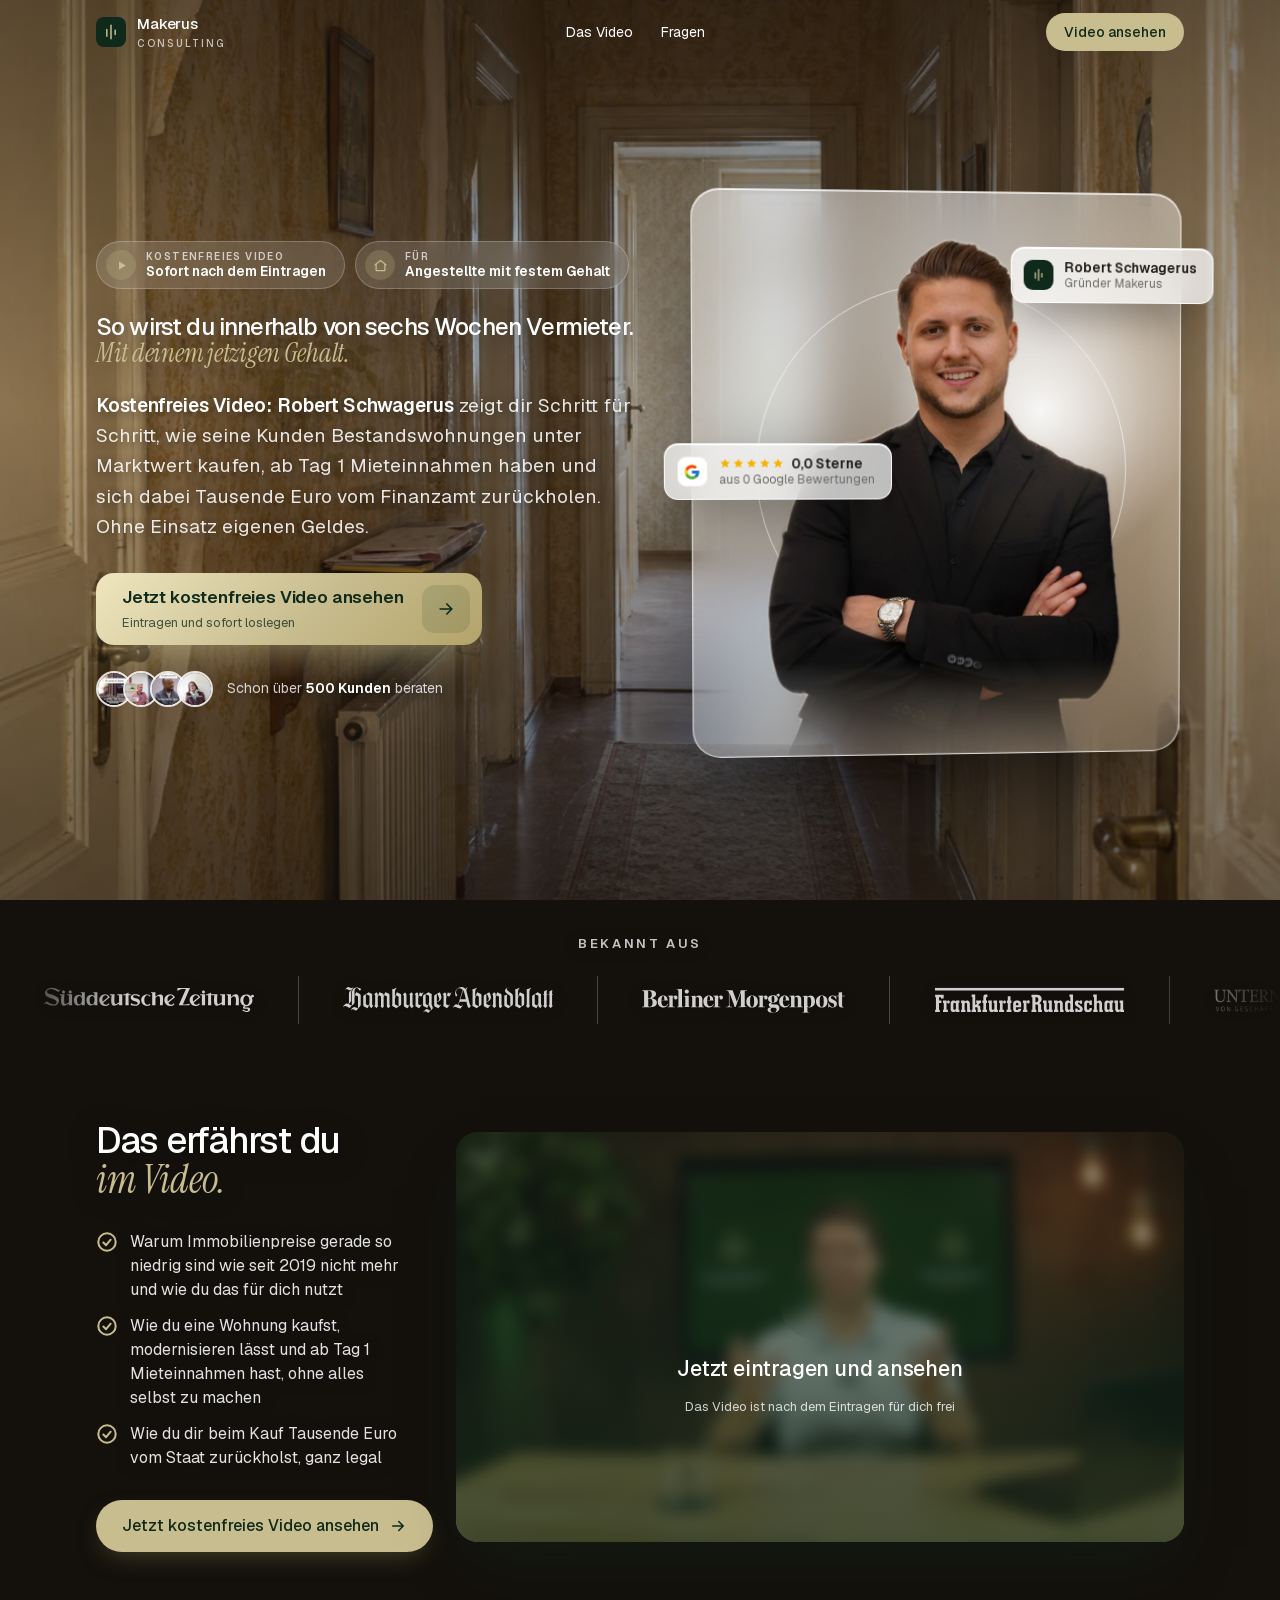
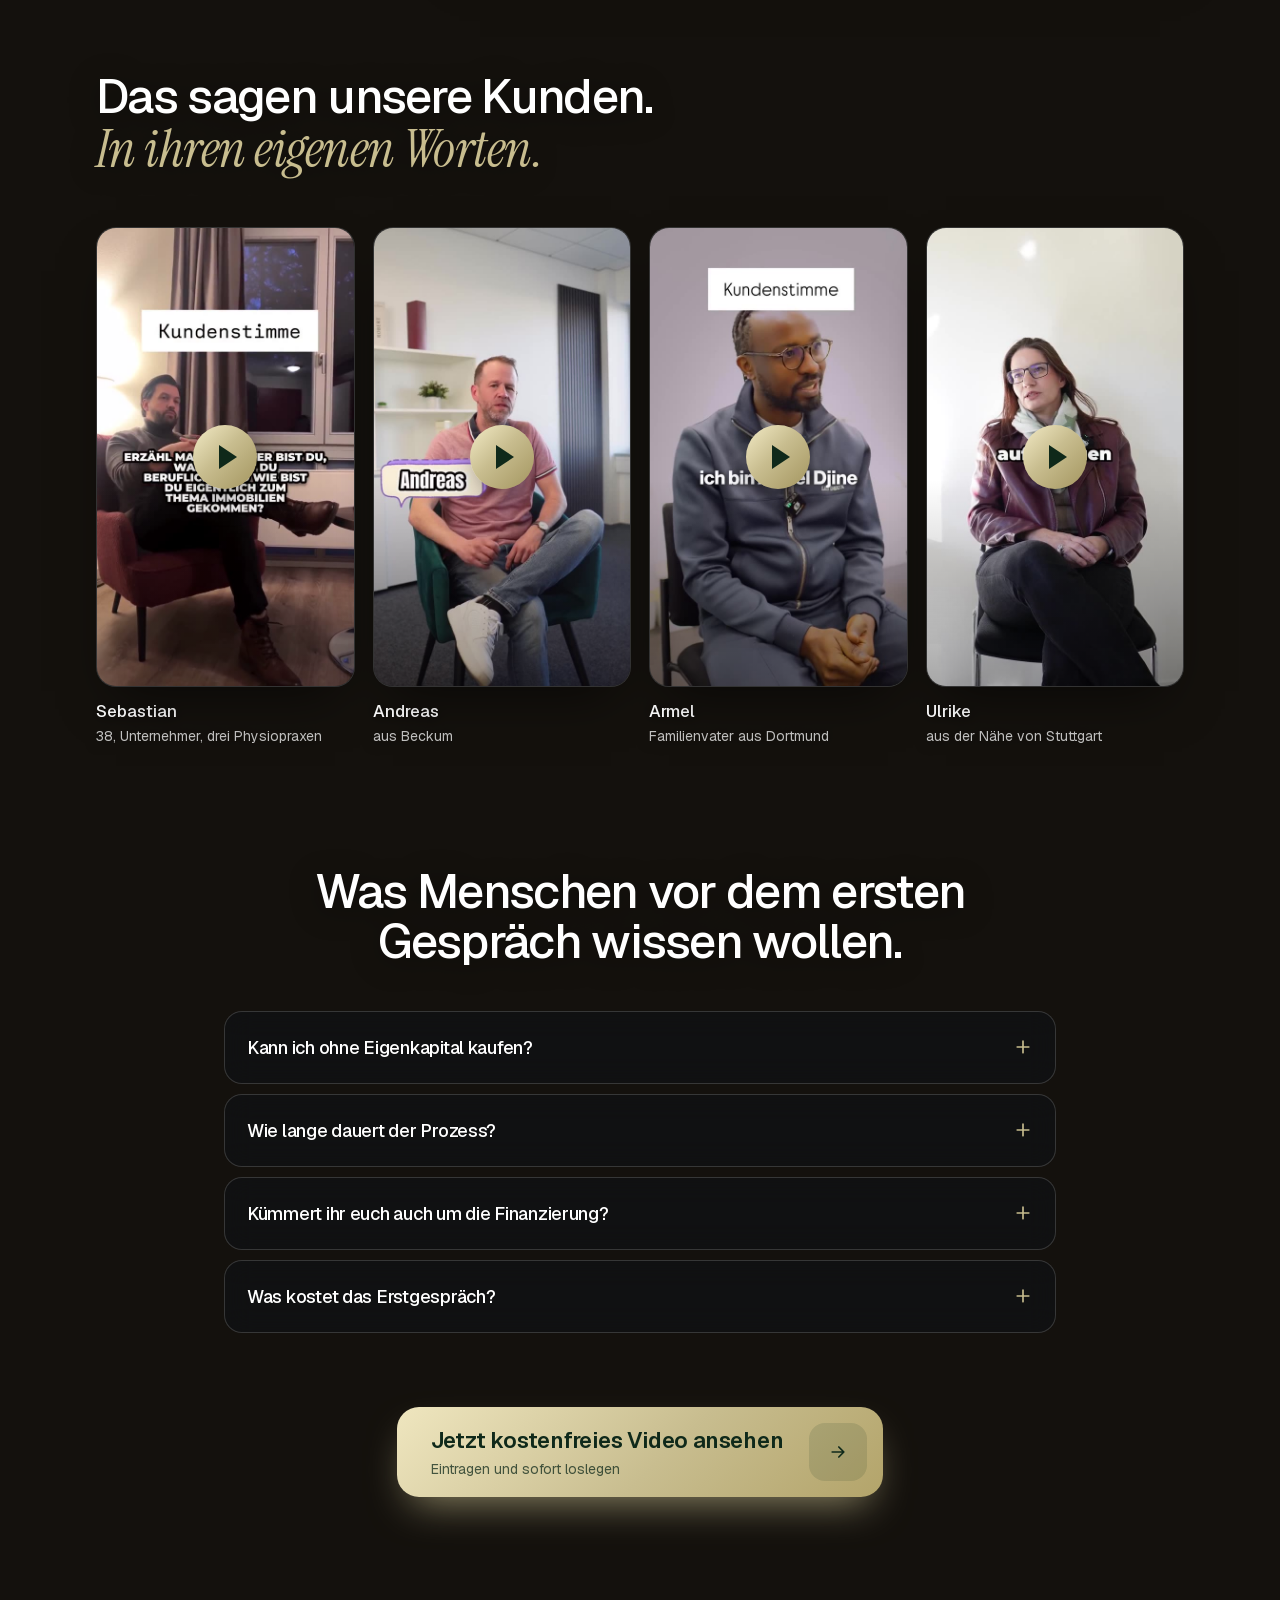
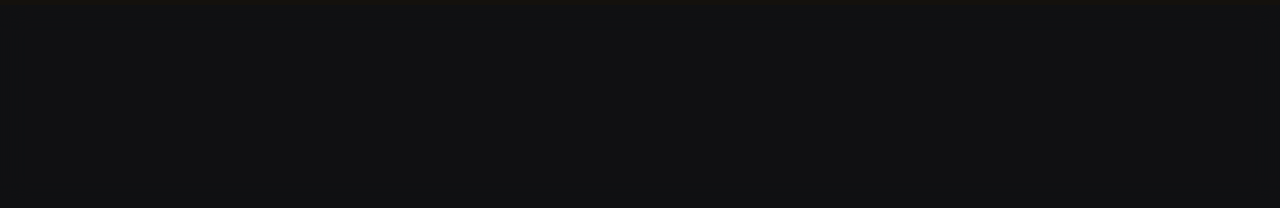
==== commit e458b9c1: "HubSpot Formulare, Telefon-Validierung, Footer-Links - Eigene HubSpot Formulare für Opt-in und Termi" ====
--- a/index.html
+++ b/index.html
@@ -312,10 +312,9 @@
 <footer class="site-footer">
   <div class="row">
     <div>Schwagerus Capital GmbH · Hafenstraße 142 · 59067 Hamm</div>
-    <div><a href="impressum.html">Impressum</a> &nbsp; <a href="datenschutz.html">Datenschutz</a></div>
+    <div><a href="https://www.makerus-consulting.de/impressum" target="_blank" rel="noopener">Impressum</a> &nbsp; <a href="https://www.makerus-consulting.de/datenschutz" target="_blank" rel="noopener">Datenschutz</a></div>
   </div>
   <p class="legal">Das Video ersetzt keine individuelle Steuer, Finanzierungs oder Rechtsberatung. Alle Beispiele sind vereinfacht. Es werden keine Renditen oder Ergebnisse zugesagt. © 2026 Makerus Consulting</p>
-  <p class="by">Seite von <a href="https://krmqntno.github.io" target="_blank" rel="noopener">Kerim Quintino</a></p>
 </footer>
 
 <!-- Formular als Fenster: öffnet über jeden Knopf mit data-to-form -->
@@ -340,7 +339,7 @@
               <input id="t1" type="tel" autocomplete="tel" inputmode="tel" placeholder="Telefonnummer">
               <p class="msg">Bitte gib eine gültige Telefonnummer an.</p>
             </div>
-            <label class="consent"><input type="checkbox"><span>Ich bin einverstanden, dass Makerus Consulting mir das Video und weitere Informationen zu meiner Anfrage per E Mail sendet, mich dazu telefonisch kontaktiert und meine Angaben dafür speichert. Mehr dazu in der <a href="datenschutz.html">Datenschutzerklärung</a>.</span></label>
+            <label class="consent"><input type="checkbox"><span>Ich bin einverstanden, dass Makerus Consulting mir das Video und weitere Informationen zu meiner Anfrage per E Mail sendet, mich dazu telefonisch kontaktiert und meine Angaben dafür speichert. Mehr dazu in der <a href="https://www.makerus-consulting.de/datenschutz" target="_blank" rel="noopener">Datenschutzerklärung</a>.</span></label>
             <button class="btn block" type="submit">Jetzt kostenfreies Video ansehen
               <svg viewBox="0 0 24 24" fill="none" stroke="currentColor" stroke-width="2" stroke-linecap="round" stroke-linejoin="round"><path d="M5 12h14M13 6l6 6-6 6"/></svg>
             </button>
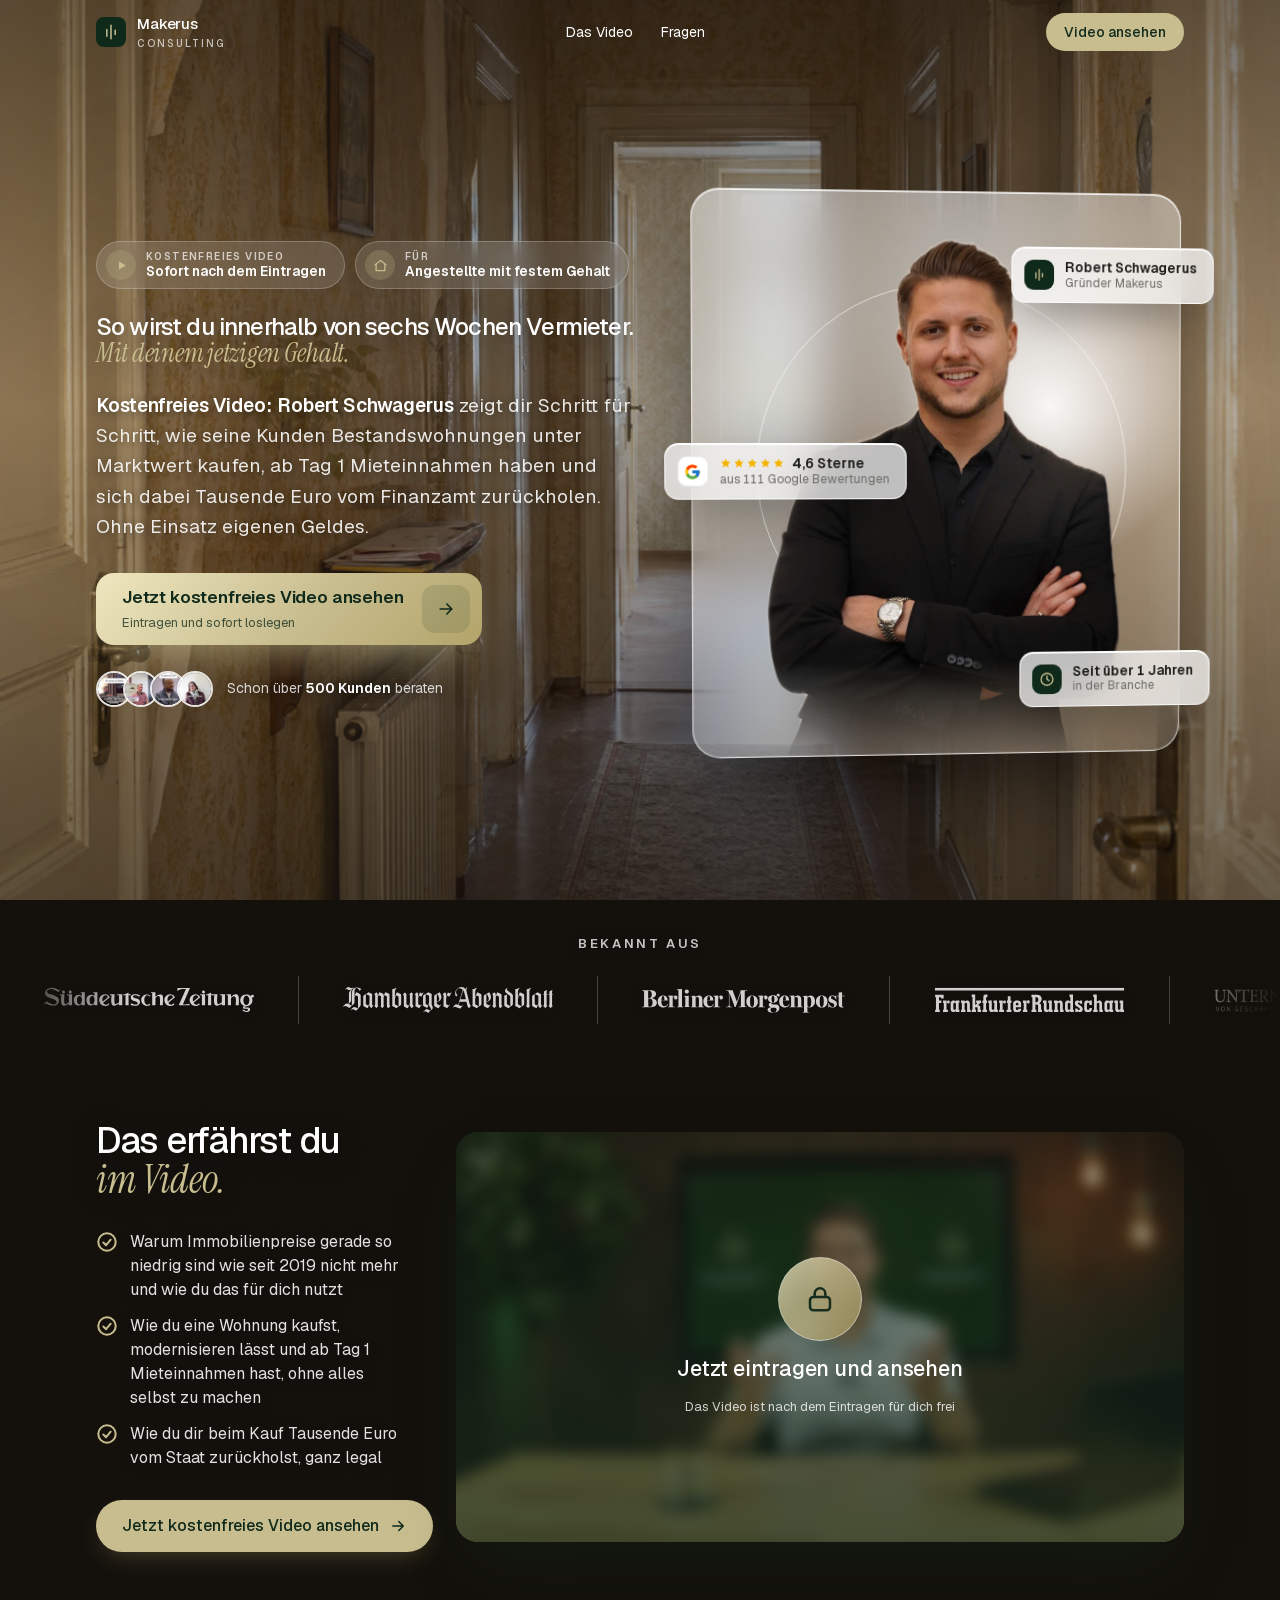
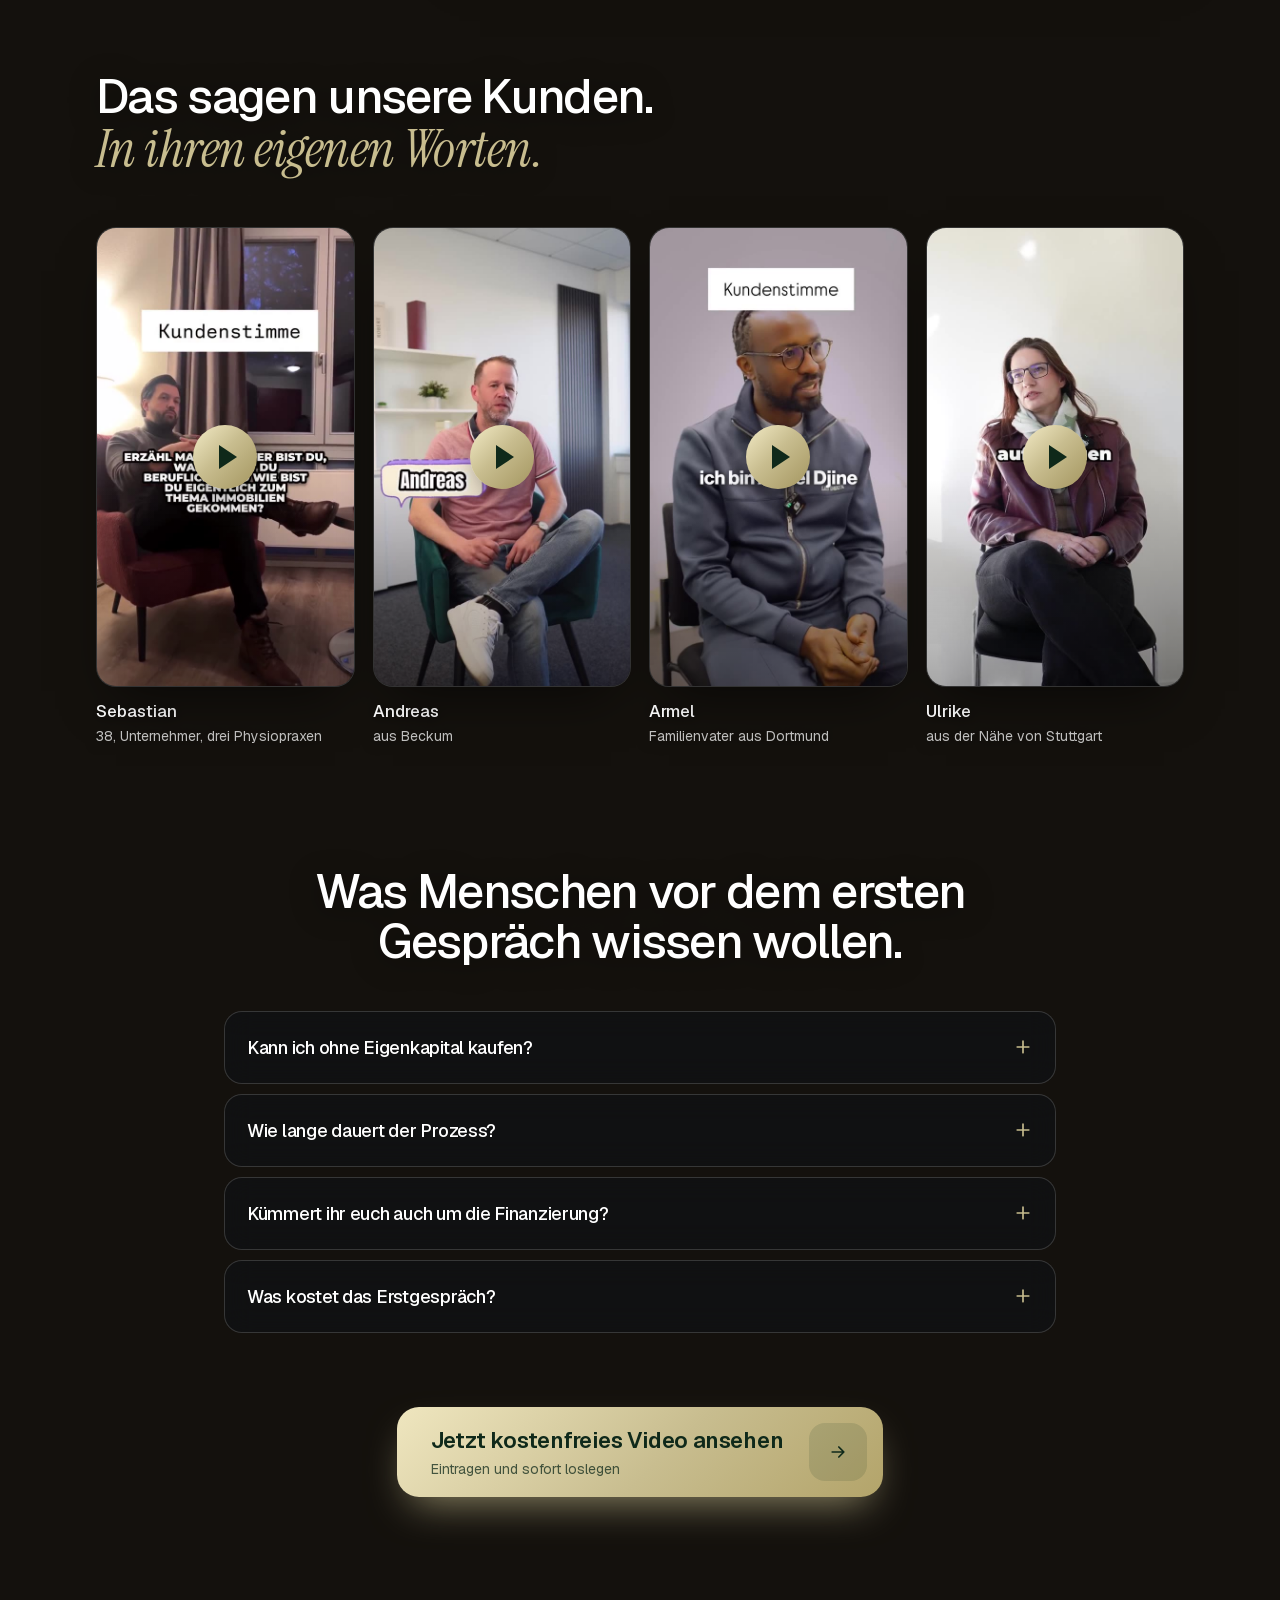
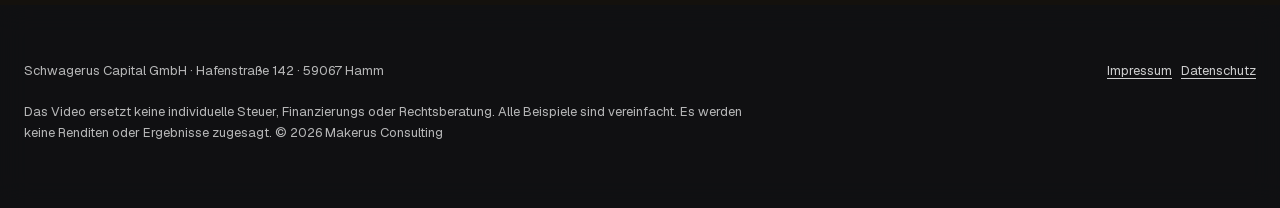
==== commit c8cd2980: "noindex entfernt, Seite ist live Co-Authored-By: Claude Opus 4.6 <noreply@anthropic.com>" ====
--- a/index.html
+++ b/index.html
@@ -5,8 +5,6 @@
 <meta name="viewport" content="width=device-width,initial-scale=1">
 <title>Vermieter werden · Makerus Consulting</title>
 <meta name="description" content="Kostenfreies Video: Robert Schwagerus zeigt dir Schritt für Schritt, wie seine Kunden Bestandswohnungen unter Marktwert kaufen.">
-<!-- Entwurfsstand zur Abnahme. Vor dem Livegang entfernen. -->
-<meta name="robots" content="noindex,nofollow">
 <meta name="referrer" content="strict-origin-when-cross-origin">
 <meta name="theme-color" content="#14110d">
 <link rel="icon" href="data:image/svg+xml,%3Csvg xmlns='http://www.w3.org/2000/svg' viewBox='0 0 32 32'%3E%3Crect width='32' height='32' rx='8' fill='%230f291a'/%3E%3Cg stroke='%23c8bd8f' stroke-width='2' stroke-linecap='round'%3E%3Cpath d='M10 22V12M16 24V8M22 20V13'/%3E%3C/g%3E%3C/svg%3E">
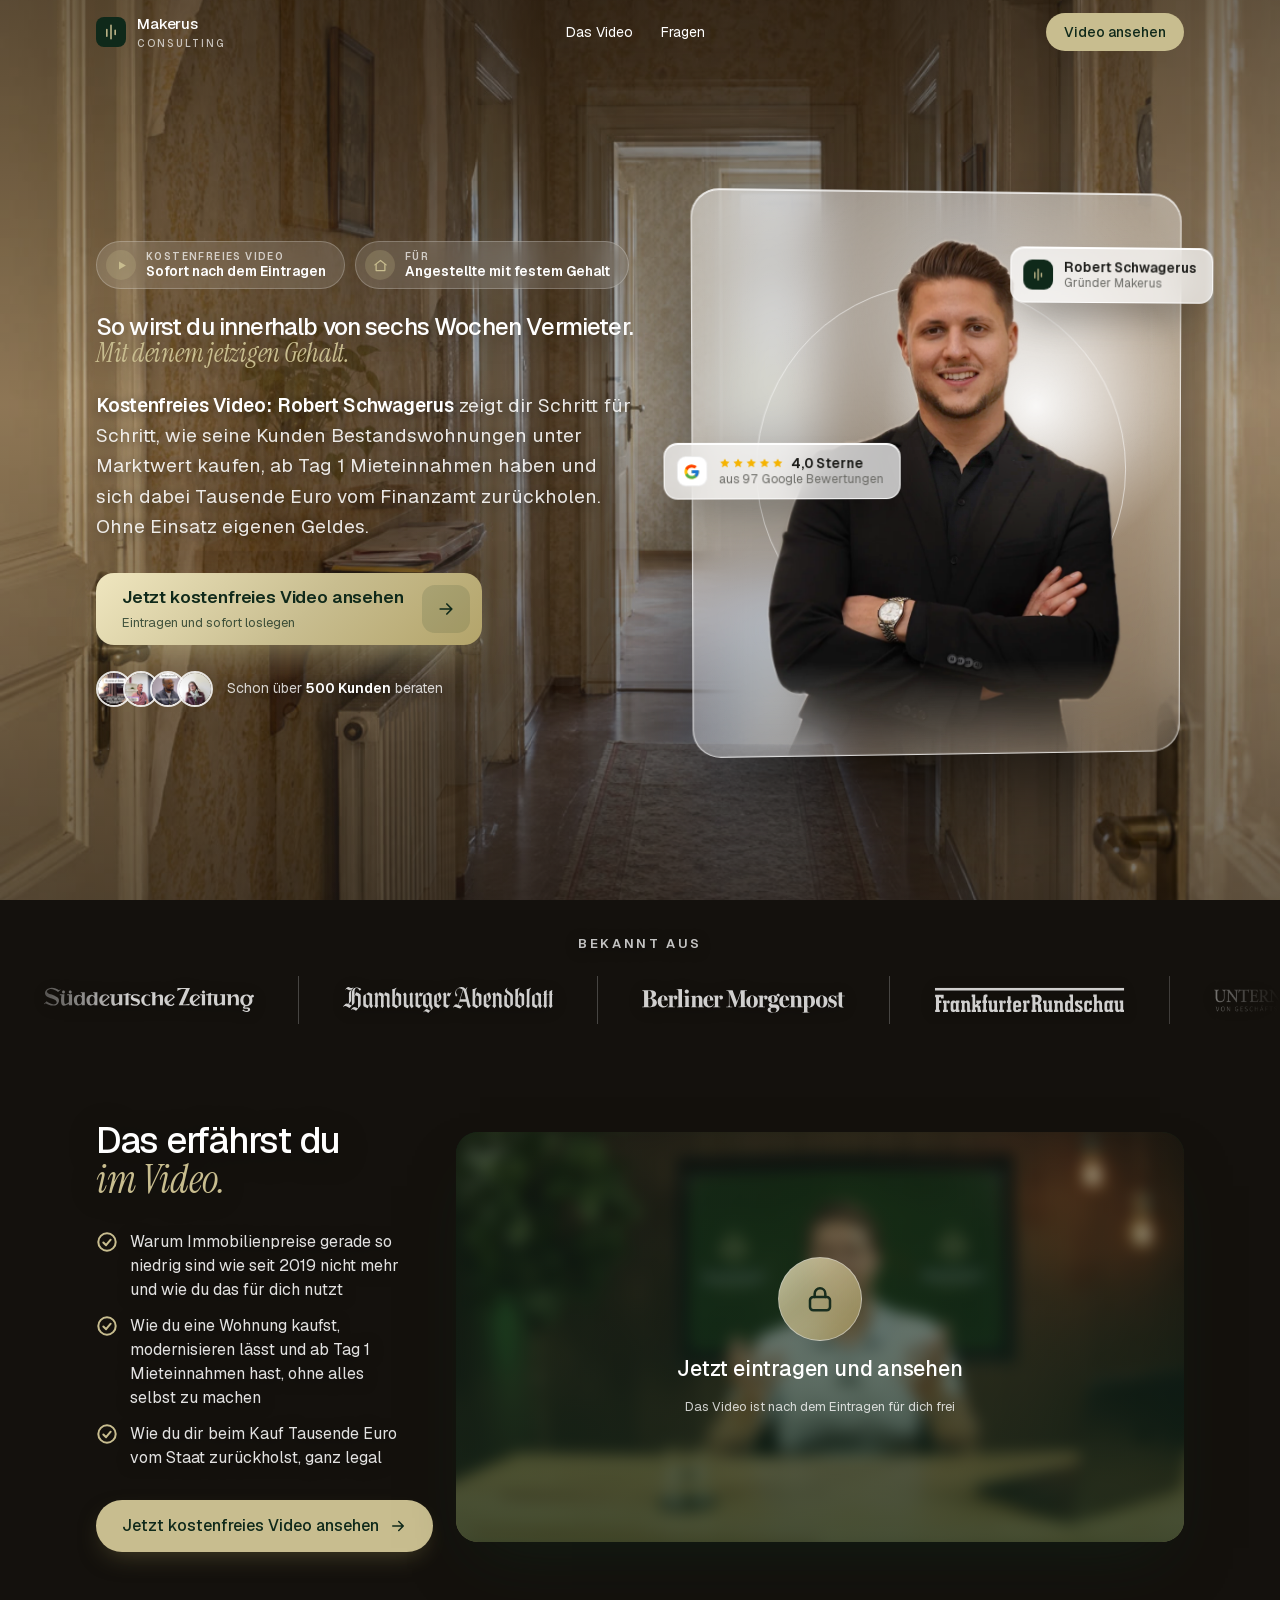
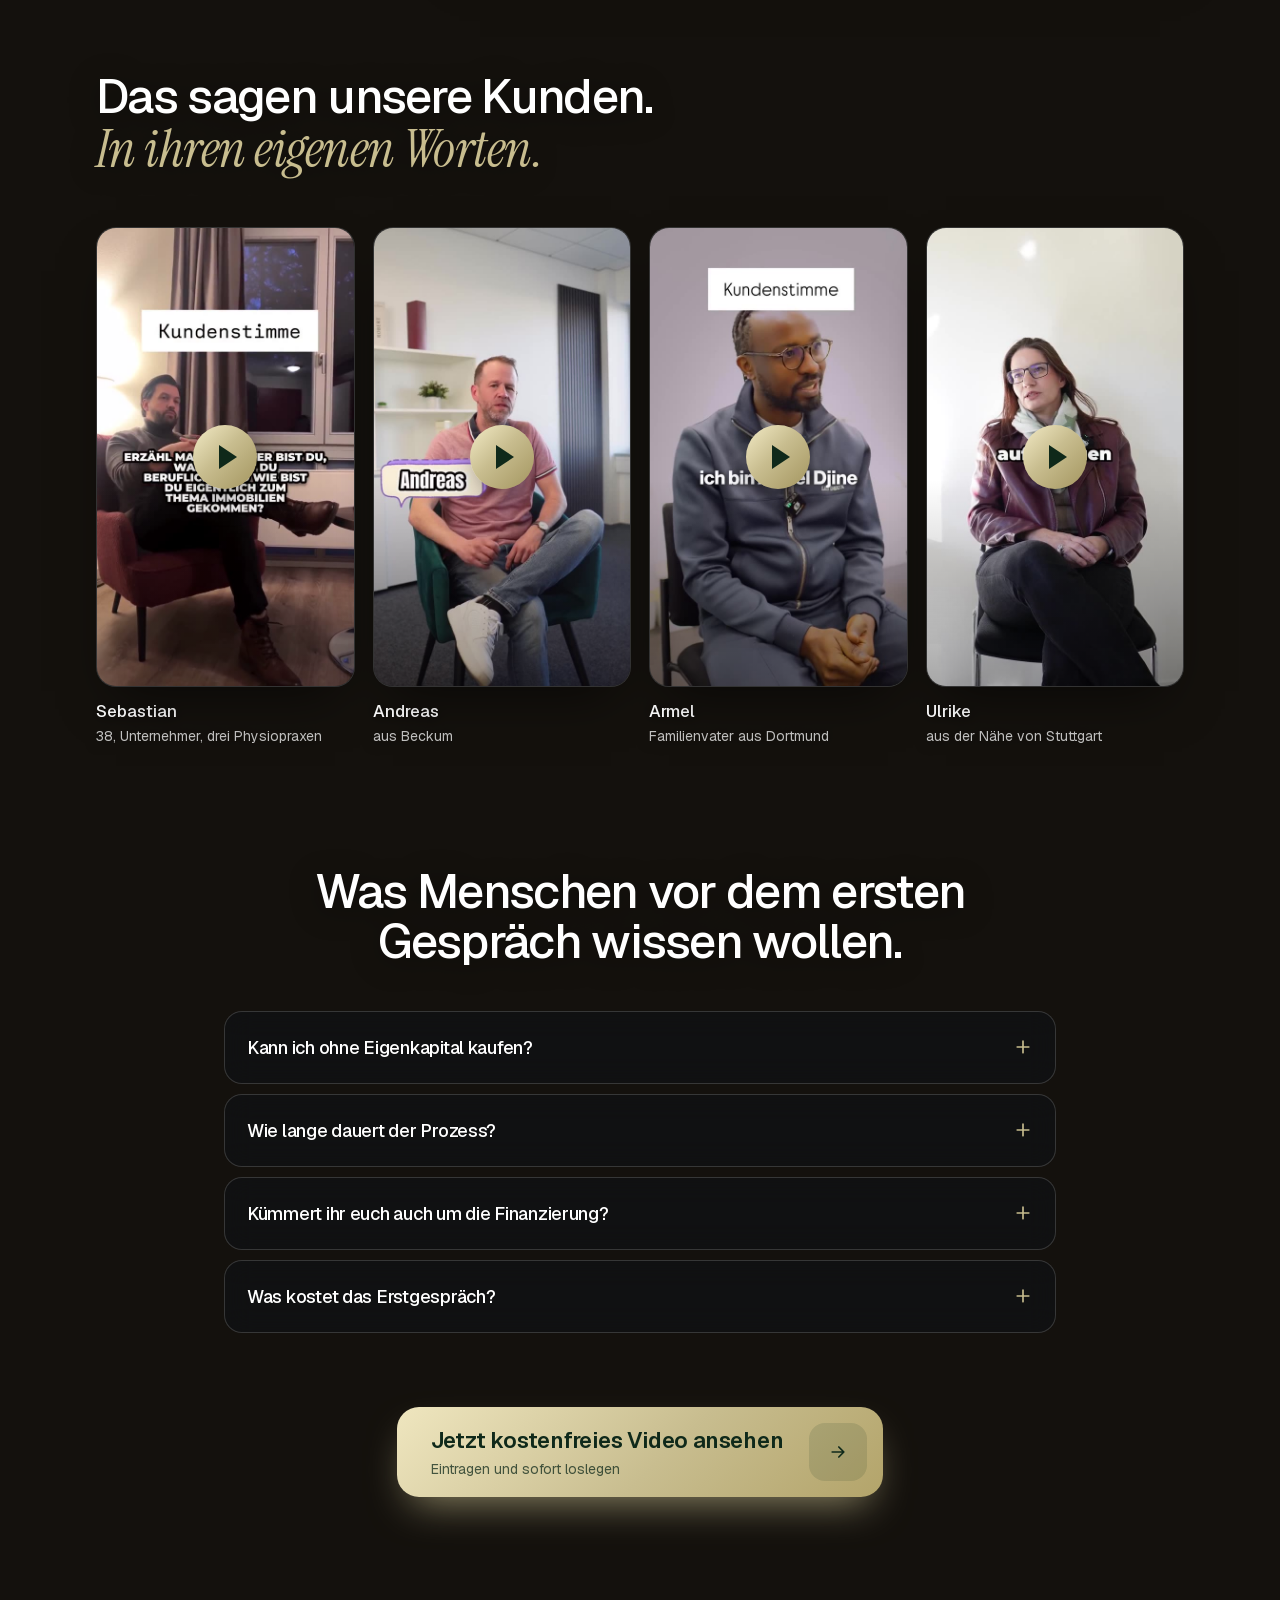
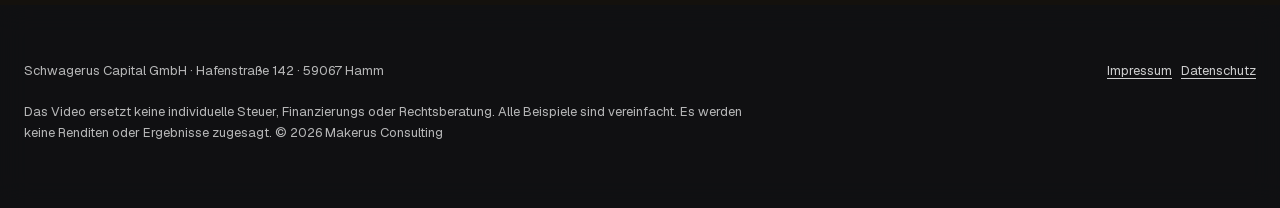
==== commit 54134644: "Google Bewertungen Link korrigiert" ====
--- a/index.html
+++ b/index.html
@@ -194,7 +194,7 @@
         <div class="bg"><span class="ring"></span><span class="glare"></span><img class="person" src="assets/img/robert-freigestellt.webp" alt="Robert Schwagerus" fetchpriority="high"></div>
         <div class="chip c1"><span class="ci"><svg viewBox="0 0 24 24" fill="none" stroke="currentColor" stroke-width="2" stroke-linecap="round"><path d="M7 17V9M12 20V4M17 15V10"/></svg></span><span><b>Robert Schwagerus</b><small>Gründer Makerus</small></span></div>
         <div class="chip c3"><span class="ci"><svg viewBox="0 0 24 24" fill="none" stroke="currentColor" stroke-width="2" stroke-linecap="round" stroke-linejoin="round"><circle cx="12" cy="12" r="9"/><path d="M12 7v5l3 2"/></svg></span><span><b>Seit über <span data-count="10" data-plus="1">10+</span> Jahren</b><small>in der Branche</small></span></div>
-        <a class="chip c4" href="https://www.google.com/maps/place/Makerus+Consulting/data=!4m8!3m7!1s0xa32d0dbacae935a7:0xc7ca45e838e75d0e!8m2!3d51.6758876!4d7.7650414!9m1!1b1" target="_blank" rel="noopener" aria-label="Google Bewertungen von Makerus Consulting öffnen"><span class="ci gw"><svg class="g" viewBox="0 0 48 48"><path fill="#FFC107" d="M43.6 20.5H42V20H24v8h11.3C33.7 32.7 29.2 36 24 36c-6.6 0-12-5.4-12-12s5.4-12 12-12c3.1 0 5.8 1.2 7.9 3.1l5.7-5.7C34.1 6.1 29.3 4 24 4 12.9 4 4 12.9 4 24s8.9 20 20 20 20-8.9 20-20c0-1.3-.1-2.4-.4-3.5z"/><path fill="#FF3D00" d="M6.3 14.7l6.6 4.8C14.7 15.1 19 12 24 12c3.1 0 5.8 1.2 7.9 3.1l5.7-5.7C34.1 6.1 29.3 4 24 4 16.3 4 9.7 8.3 6.3 14.7z"/><path fill="#4CAF50" d="M24 44c5.2 0 9.9-2 13.4-5.2l-6.2-5.2C29.2 35.1 26.7 36 24 36c-5.2 0-9.6-3.3-11.3-8l-6.5 5C9.5 39.6 16.2 44 24 44z"/><path fill="#1976D2" d="M43.6 20.5H42V20H24v8h11.3c-.8 2.2-2.2 4.2-4.1 5.6l6.2 5.2C37 39.2 44 34 44 24c0-1.3-.1-2.4-.4-3.5z"/></svg></span><span><b><span class="stars"><svg viewBox="0 0 24 24"><path d="M12 2.8l2.8 5.9 6.4.8-4.7 4.4 1.2 6.4L12 17.2l-5.7 3.1 1.2-6.4L2.8 9.5l6.4-.8z"/></svg><svg viewBox="0 0 24 24"><path d="M12 2.8l2.8 5.9 6.4.8-4.7 4.4 1.2 6.4L12 17.2l-5.7 3.1 1.2-6.4L2.8 9.5l6.4-.8z"/></svg><svg viewBox="0 0 24 24"><path d="M12 2.8l2.8 5.9 6.4.8-4.7 4.4 1.2 6.4L12 17.2l-5.7 3.1 1.2-6.4L2.8 9.5l6.4-.8z"/></svg><svg viewBox="0 0 24 24"><path d="M12 2.8l2.8 5.9 6.4.8-4.7 4.4 1.2 6.4L12 17.2l-5.7 3.1 1.2-6.4L2.8 9.5l6.4-.8z"/></svg><svg viewBox="0 0 24 24"><path d="M12 2.8l2.8 5.9 6.4.8-4.7 4.4 1.2 6.4L12 17.2l-5.7 3.1 1.2-6.4L2.8 9.5l6.4-.8z"/></svg></span> <span data-count="5" data-dec="1">5,0</span> Sterne</b><small>aus <span data-count="120">120</span> Google Bewertungen</small></span></a>
+        <a class="chip c4" href="https://www.google.com/search?q=makerus+consulting+rezensionen" target="_blank" rel="noopener" aria-label="Google Bewertungen von Makerus Consulting öffnen"><span class="ci gw"><svg class="g" viewBox="0 0 48 48"><path fill="#FFC107" d="M43.6 20.5H42V20H24v8h11.3C33.7 32.7 29.2 36 24 36c-6.6 0-12-5.4-12-12s5.4-12 12-12c3.1 0 5.8 1.2 7.9 3.1l5.7-5.7C34.1 6.1 29.3 4 24 4 12.9 4 4 12.9 4 24s8.9 20 20 20 20-8.9 20-20c0-1.3-.1-2.4-.4-3.5z"/><path fill="#FF3D00" d="M6.3 14.7l6.6 4.8C14.7 15.1 19 12 24 12c3.1 0 5.8 1.2 7.9 3.1l5.7-5.7C34.1 6.1 29.3 4 24 4 16.3 4 9.7 8.3 6.3 14.7z"/><path fill="#4CAF50" d="M24 44c5.2 0 9.9-2 13.4-5.2l-6.2-5.2C29.2 35.1 26.7 36 24 36c-5.2 0-9.6-3.3-11.3-8l-6.5 5C9.5 39.6 16.2 44 24 44z"/><path fill="#1976D2" d="M43.6 20.5H42V20H24v8h11.3c-.8 2.2-2.2 4.2-4.1 5.6l6.2 5.2C37 39.2 44 34 44 24c0-1.3-.1-2.4-.4-3.5z"/></svg></span><span><b><span class="stars"><svg viewBox="0 0 24 24"><path d="M12 2.8l2.8 5.9 6.4.8-4.7 4.4 1.2 6.4L12 17.2l-5.7 3.1 1.2-6.4L2.8 9.5l6.4-.8z"/></svg><svg viewBox="0 0 24 24"><path d="M12 2.8l2.8 5.9 6.4.8-4.7 4.4 1.2 6.4L12 17.2l-5.7 3.1 1.2-6.4L2.8 9.5l6.4-.8z"/></svg><svg viewBox="0 0 24 24"><path d="M12 2.8l2.8 5.9 6.4.8-4.7 4.4 1.2 6.4L12 17.2l-5.7 3.1 1.2-6.4L2.8 9.5l6.4-.8z"/></svg><svg viewBox="0 0 24 24"><path d="M12 2.8l2.8 5.9 6.4.8-4.7 4.4 1.2 6.4L12 17.2l-5.7 3.1 1.2-6.4L2.8 9.5l6.4-.8z"/></svg><svg viewBox="0 0 24 24"><path d="M12 2.8l2.8 5.9 6.4.8-4.7 4.4 1.2 6.4L12 17.2l-5.7 3.1 1.2-6.4L2.8 9.5l6.4-.8z"/></svg></span> <span data-count="5" data-dec="1">5,0</span> Sterne</b><small>aus <span data-count="120">120</span> Google Bewertungen</small></span></a>
         </div>
       </div>
     </div>
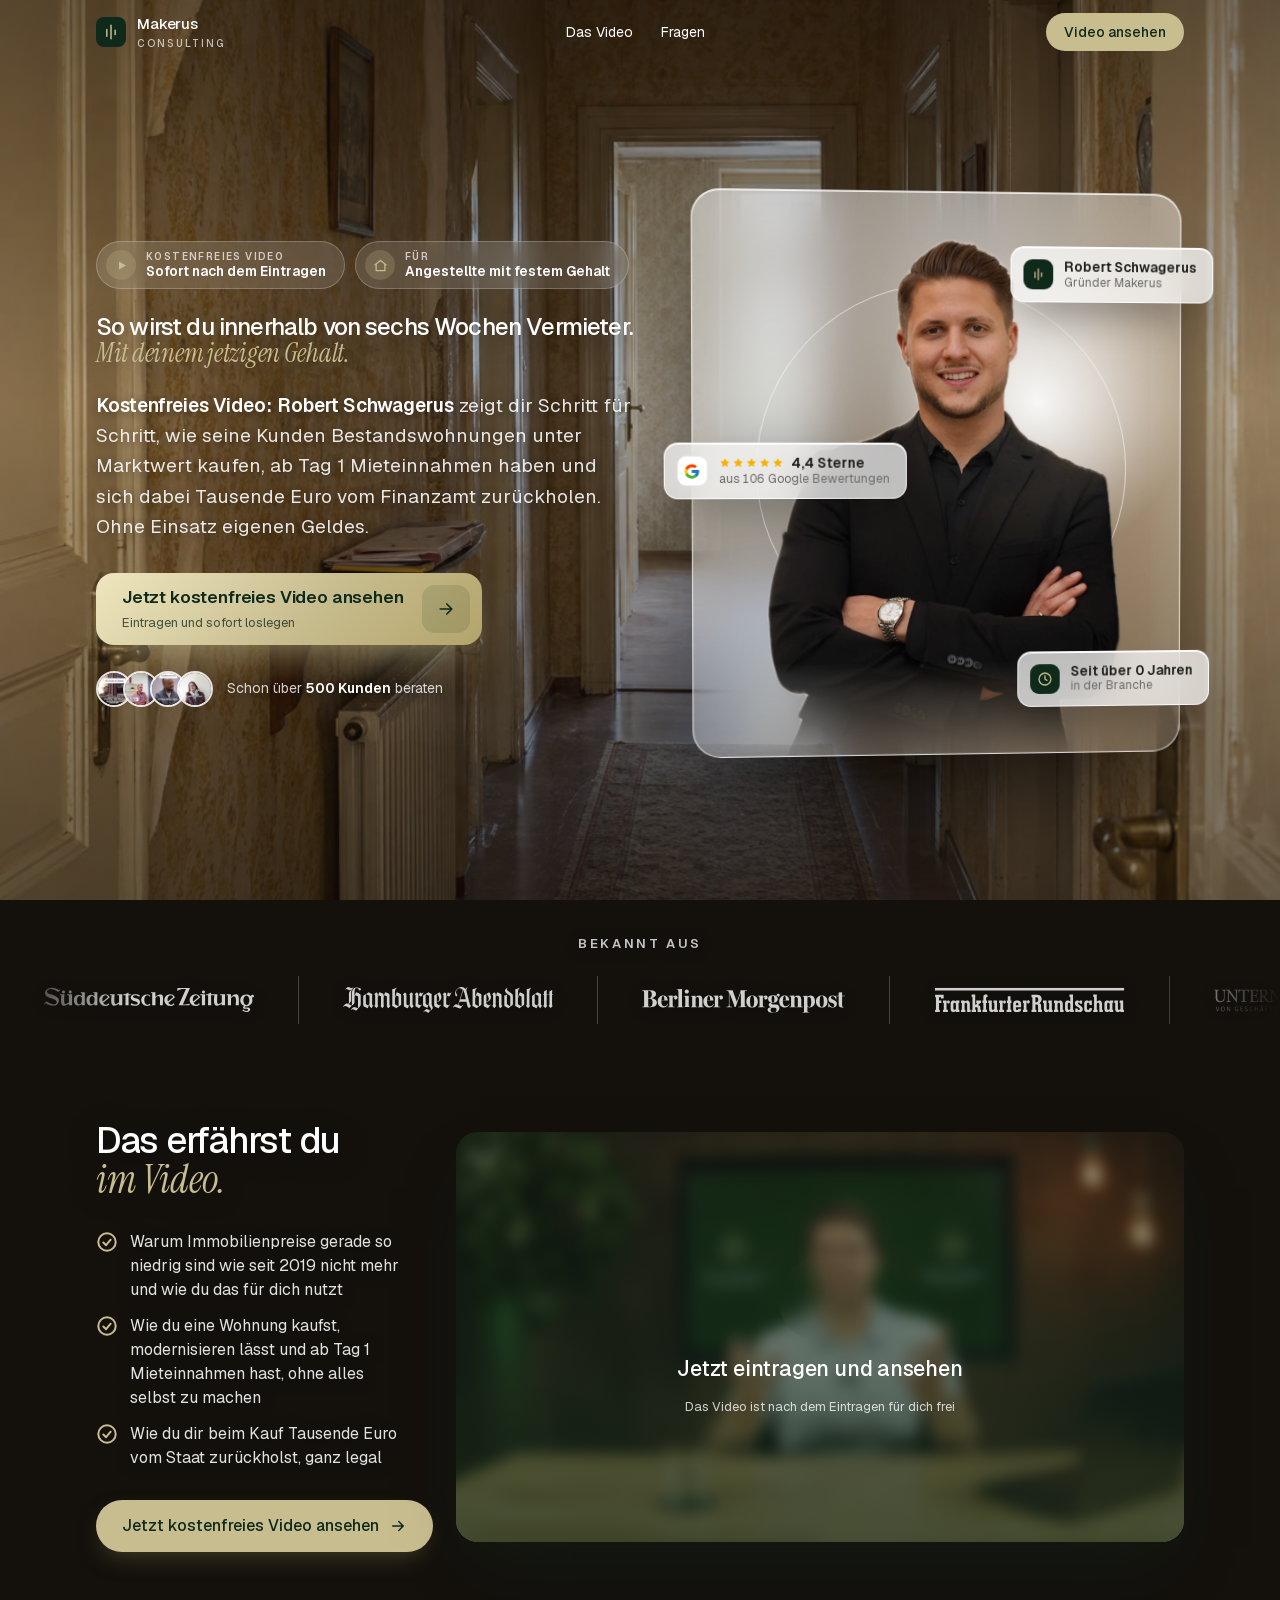
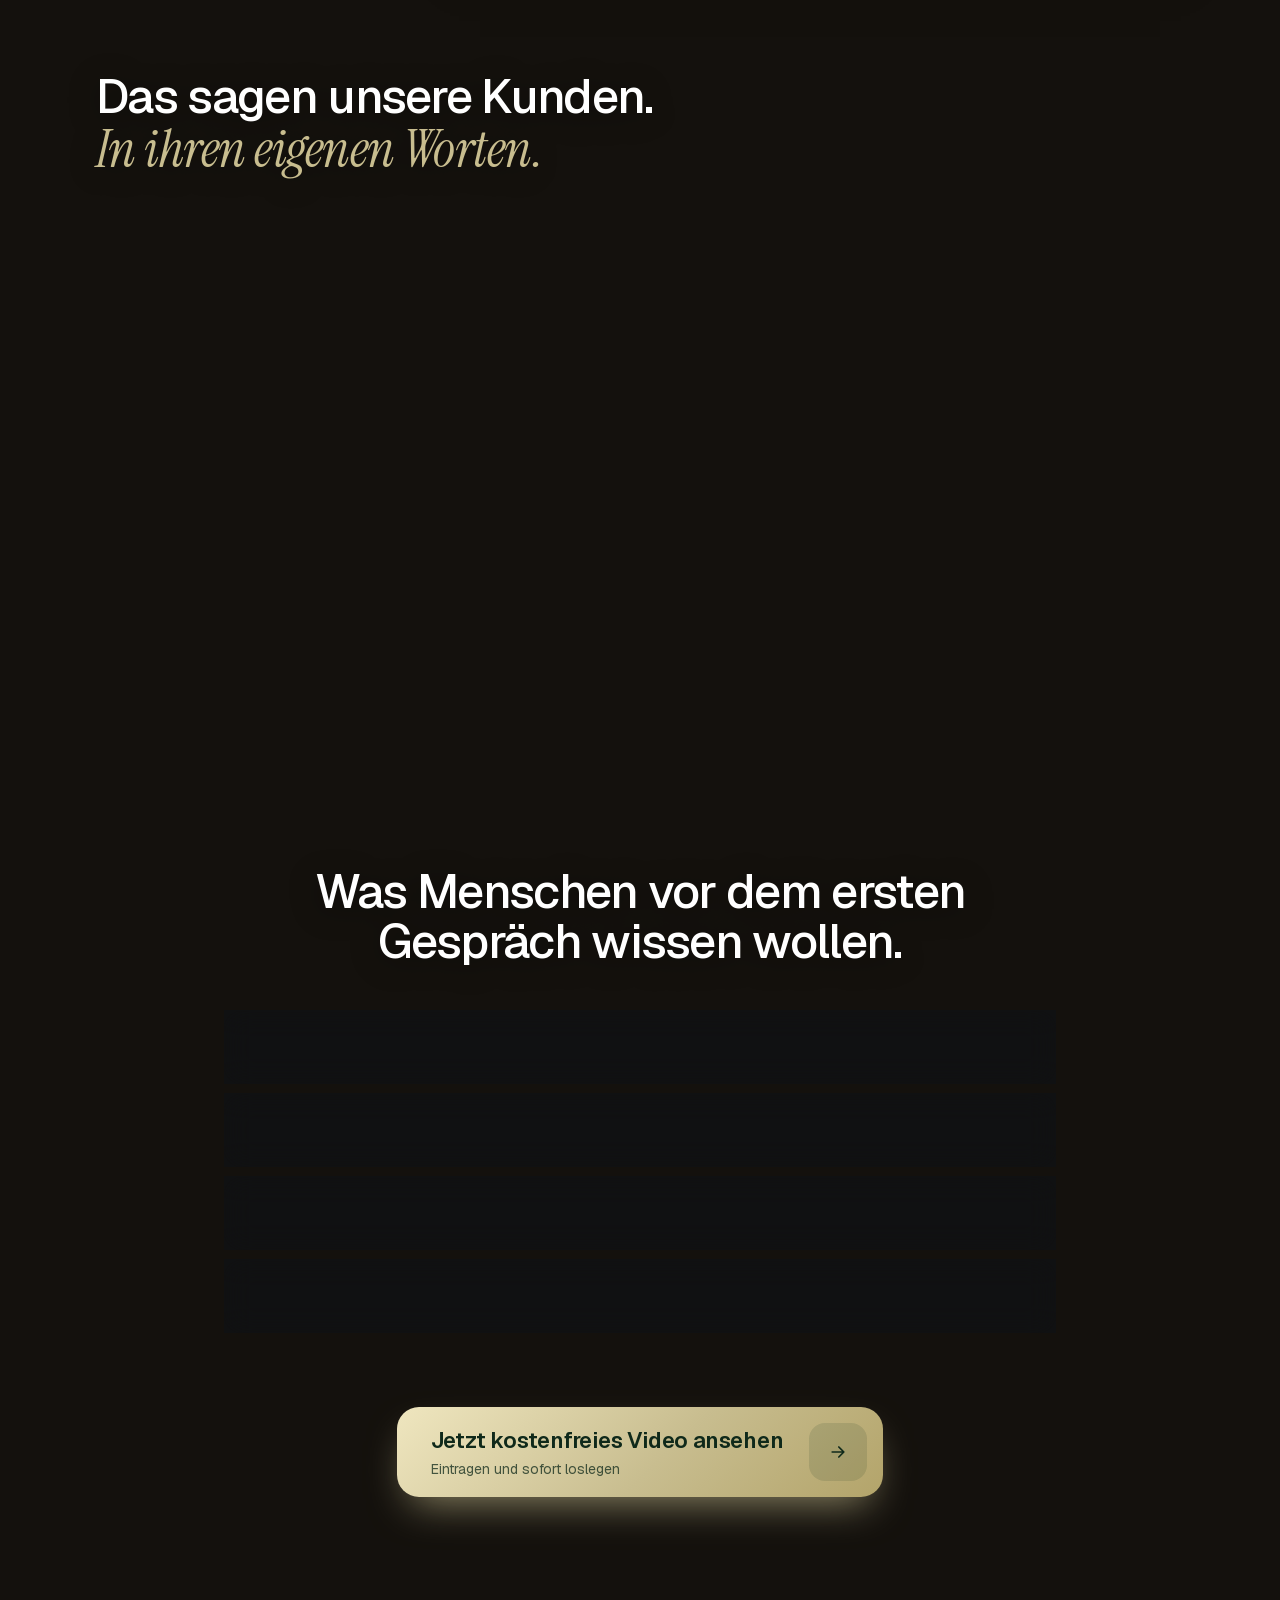
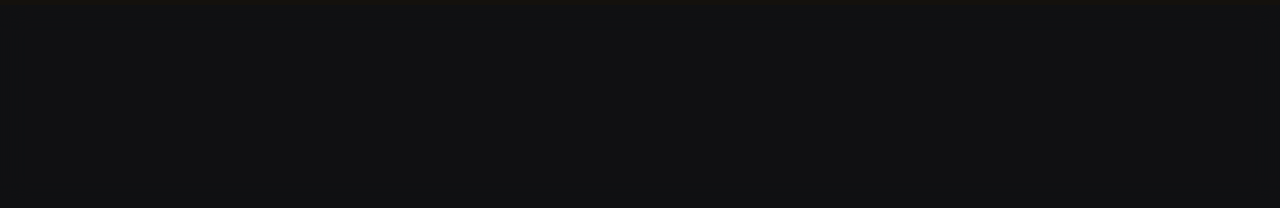
==== commit e3d22bac: "KI Crawler per robots.txt und noai Meta Tag sperren Co-Authored-By: Claude Opus 5.5 <noreply@anthrop" ====
--- a/index.html
+++ b/index.html
@@ -2,6 +2,7 @@
 <html lang="de">
 <head>
 <meta charset="utf-8">
+<meta name="robots" content="noai, noimageai">
 <meta name="viewport" content="width=device-width,initial-scale=1">
 <title>Vermieter werden · Makerus Consulting</title>
 <meta name="description" content="Kostenfreies Video: Robert Schwagerus zeigt dir Schritt für Schritt, wie seine Kunden Bestandswohnungen unter Marktwert kaufen.">
